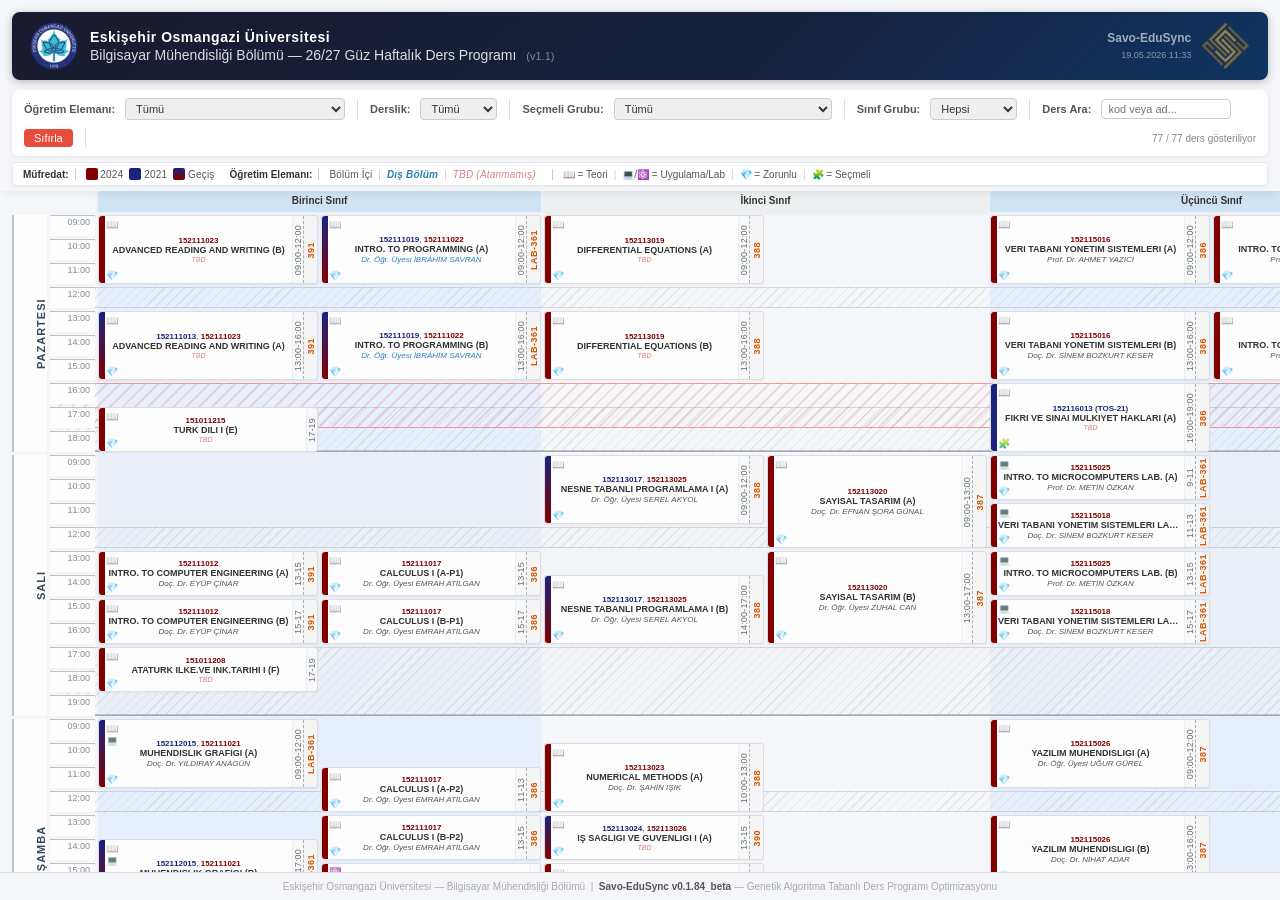
==== 2627-1-guz/ders_programi.html @ 55bd0029 "v1.1: Etkilenen isimler: SÖA, ŞI İSG dersi talebi v1.0 sonrası değiştiği için gerekli oldu. Say Tas " ====
<!DOCTYPE html>
    <html lang="tr">
    <head>
        <meta charset="UTF-8">
        <meta name="viewport" content="width=device-width, initial-scale=1.0">
        <title>EduSync - Haftalık Ders Programı</title>
        <style>
            * { box-sizing: border-box; }
            
            /* ── WP-30: FLEXBOX DASHBOARD MIMARISI ── */
            body { 
                font-family: 'Segoe UI', sans-serif; background: #f4f6f9; 
                margin: 0; padding: 0; color: #333; 
                height: 100vh; display: flex; flex-direction: column; overflow: hidden; 
            }

            .sticky-nav-wrapper {
                background: #f4f6f9; padding: 12px 12px 5px 12px;
                flex-shrink: 0; box-shadow: 0 4px 10px -4px rgba(0,0,0,0.1);
                z-index: 300; position: relative;
            }

            .grid-container {
                display: grid;
                grid-template-columns: 35px 45px repeat(8, minmax(220px, 1fr)) repeat(2, minmax(185px, 1fr));
                gap: 3px; position: relative; grid-auto-rows: 21px;
                flex: 1; overflow: auto; padding: 0 12px 12px 12px;
            }

            .grid-top-left { position: sticky; top: 0; left: 0; z-index: 95; background: #f4f6f9; }

            .class-header { 
                text-align: center; font-weight: bold; font-size: 10px; background: #ecf0f1; 
                border-radius: 3px; padding: 4px 0;
                position: sticky; top: 0; z-index: 90; box-shadow: 0 2px 4px rgba(0,0,0,0.05); 
            }

            .time-label {
                text-align: right; padding-right: 5px; font-size: 9px; color: #7f8c8d;
                border-top: 1px solid #bdc3c7; line-height: 1; padding-top: 2px;
                position: sticky; left: 35px; z-index: 80; background: #fdfdfd; 
            }

            .day-label {
                writing-mode: vertical-lr; transform: rotate(180deg);
                text-align: center; font-weight: bold; font-size: 11px; color: #34495e;
                background: #fdfdfd; border-right: 2px solid #bdc3c7; letter-spacing: 1px;
                position: sticky; left: 0; z-index: 85; 
            }

            /* ── HEADER & FILTER ── */
            .header-bar {
                display: flex; align-items: center; justify-content: space-between;
                background: linear-gradient(135deg, #1a1a2e 0%, #16213e 60%, #0f3460 100%);
                color: #fff; border-radius: 8px; padding: 10px 18px; margin-bottom: 10px;
                box-shadow: 0 2px 8px rgba(0,0,0,0.25);
            }
            .header-logo { display: flex; align-items: center; gap: 12px; }
            .logo-emblem {
                width: 44px; height: 44px; border-radius: 50%;
                background: linear-gradient(135deg, #c0392b, #8e1a10);
                display: flex; align-items: center; justify-content: center;
                font-size: 18px; font-weight: 900; color: #fff; flex-shrink: 0;
                border: 2px solid rgba(255,255,255,0.3); letter-spacing: -1px;
            }
            .header-title { line-height: 1.3; }
            .header-title h1 { font-size: 14px; margin: 0; font-weight: 700; letter-spacing: 0.5px; }
            .header-title p  { font-size: 14px; margin: 0; opacity: 0.85; font-weight: 500; }
            .header-badge { font-size: 9px; text-align: right; opacity: 0.6; line-height: 1.6; }
            .header-badge strong { opacity: 1; font-size: 11px; display: block; }

            .filter-panel {
                display: flex; flex-wrap: wrap; gap: 8px; align-items: center;
                background: #fff; border-radius: 6px; padding: 8px 12px;
                box-shadow: 0 1px 4px rgba(0,0,0,0.08);
            }
            .filter-panel label { font-size: 11px; color: #555; font-weight: 600; margin-right: 2px; }
            .filter-panel select, .filter-panel input[type="text"] {
                font-size: 11px; padding: 3px 6px; border: 1px solid #ccc;
                border-radius: 4px; color: #333; outline: none; transition: border-color 0.2s;
            }
            .filter-panel select:focus, .filter-panel input[type="text"]:focus { border-color: #3498db; }
            .filter-sep { width: 1px; height: 20px; background: #e0e0e0; margin: 0 4px; }
            #btn-reset { font-size: 11px; padding: 3px 10px; background: #e74c3c; color: #fff; border: none; border-radius: 4px; cursor: pointer; }
            #btn-reset:hover { background: #c0392b; }
            .filter-count { font-size: 10px; color: #888; margin-left: auto; }

            /* ── WP-29: LEGEND (GÖRSEL SÖZLÜK) ── */
            .legend-bar {
                display: flex; flex-wrap: wrap; gap: 15px; align-items: center;
                padding: 5px 10px; margin-top: 6px;
                background: #fff; border-radius: 4px; box-shadow: 0 1px 3px rgba(0,0,0,0.05);
                font-size: 10px; color: #555; border: 1px solid #e2e6ea;
            }
            .legend-group { display: flex; align-items: center; gap: 6px; }
            .legend-title { font-weight: bold; color: #333; margin-right: 4px; border-right: 1px solid #ccc; padding-right: 6px; }
            .legend-box { width: 12px; height: 12px; border-radius: 2px; display: inline-block; vertical-align: middle; }
            .legend-text { vertical-align: middle; letter-spacing: 0.2px; }
            .legend-token { white-space: nowrap; }
            .legend-sep   { color: #ccc; }
            .l-inst-ext { color: #2980b9; font-style: italic; font-weight: 600; }
            .l-inst-tbd { color: #d98080; font-style: italic; }
            
            /* WP-29: Legend Çizgileri */
            .l-clash-room      { border-bottom: 2px dashed #d35400; padding-bottom: 1px; }
            .l-clash-inst      { border-bottom: 2px dashed #ff1493; padding-bottom: 1px; }
            .l-clash-sube      { border-bottom: 2px dashed #8b0000; padding-bottom: 1px; }
            .l-clash-merdiven  { border-bottom: 2px dashed #b07800; padding-bottom: 1px; }

            /* WP-28: Çakışan Kartların Dinamik Çerçeveleri */
            .clash-room     { outline: 3px dashed #d35400; outline-offset: -2px; z-index: 15; }
            .clash-inst     { outline: 3px dashed #ff1493; outline-offset: -2px; z-index: 15; }
            .clash-sube     { outline: 3px dashed #8b0000; outline-offset: -2px; z-index: 15; }
            .clash-merdiven { outline: 3px dashed #b07800; outline-offset: -2px; z-index: 15; }

            /* ── GRID ZEBRA (Satır) — z-index: 2, sütun bg üstünde; kenarlık her zaman görünür ── */
            .zebra-bg { grid-column: 2 / -1; z-index: 2; border-bottom: 2px solid #bdc3c7; }
            .bg-Pazartesi, .bg-Çarşamba, .bg-Cuma { background-color: transparent; }
            .bg-Salı, .bg-Perşembe                { background-color: rgba(241, 243, 246, 0.55); }

            /* ── SÜTUN ZEBRA — z-index: 1, en altta ── */
            .col-bg-a  { z-index: 1; pointer-events: none; background-color: #e6effb; }
            .col-bg-yl { z-index: 1; pointer-events: none; background-color: #e8f5e9; }
            
            /* ── DERS KARTI ── */
            .course-card {
                background: #fdfdfd; border: 1px solid #dcdde1; border-radius: 3px; box-shadow: 0 1px 2px rgba(0,0,0,0.05);
                z-index: 10; display: flex; flex-direction: row; position: relative; overflow: visible;
                transition: opacity 0.2s, transform 0.15s, box-shadow 0.15s;
            }
            .course-card.hidden  { opacity: 0.08; pointer-events: none; }
            .course-card.focused { box-shadow: 0 0 0 2px #f39c12, 0 2px 6px rgba(0,0,0,0.2); z-index: 20; }
            .course-card:hover { transform: scale(1.1); z-index: 200; box-shadow: 0 4px 14px rgba(0,0,0,0.25); }

            .card-color-bar { width: 6px; flex-shrink: 0; border-radius: 3px 0 0 3px; overflow: hidden; }
            .card-main { flex: 1; display: flex; flex-direction: column; justify-content: center; text-align: center; padding: 1px; min-width: 0; overflow: hidden; position: relative; }

            .c-time-container { border-left: 1px dotted #dfe6e9; background: rgba(0,0,0,0.02); display: flex; align-items: center; justify-content: center; width: 11px; flex-shrink: 0; }
            .c-time { writing-mode: vertical-rl; transform: rotate(180deg); font-size: 9px; color: #667071; letter-spacing: 0.2px; }

            .c-room-container { border-left: 1px dashed #a4b0be; background: rgba(0,0,0,0.03); display: flex; align-items: center; justify-content: center; width: 14px; flex-shrink: 0; }
            .c-room { writing-mode: vertical-rl; transform: rotate(180deg); font-size: 9px; color: #d35400; font-weight: bold; letter-spacing: 0.5px; }

            .c-code { font-size: 8px; font-weight: bold; margin-bottom: 1px; }
            .c-name { font-size: 9px; font-weight: bold; margin-bottom: 1px; line-height: 1; overflow: hidden; text-overflow: ellipsis; white-space: nowrap; }
            .c-grup { font-size: 7px; line-height: 1.1; margin-bottom: 1px; opacity: 0.9; }
            .c-inst { font-size: 8px; font-style: italic; color: #555; }
            .course-emojis {
                position: absolute; top: 3px; left: 1px;
                font-size: 10px; line-height: 1.2; opacity: 0.75;
                display: flex; flex-direction: column;
                user-select: none; -webkit-user-select: none; pointer-events: none;
            }
            .course-emoji-turu {
                position: absolute; bottom: 2px; left: 1px;
                font-size: 10px; line-height: 1; opacity: 0.70;
                user-select: none; -webkit-user-select: none; pointer-events: none;
            }
            .c-inst-external { color: #2980b9; font-style: italic; }
            .c-inst-tbd { font-size: 7px; color: #d98080; font-style: italic; }

            /* ── TOOLTIP ── */
            .tooltip-box {
                display: none; position: absolute; bottom: calc(100% + 5px); left: 50%; transform: translateX(-50%);
                background: #1a1a2e; color: #ecf0f1; border-radius: 5px; padding: 7px 9px; min-width: 170px; max-width: 250px;
                z-index: 9999; pointer-events: none; box-shadow: 0 4px 16px rgba(0,0,0,0.5); white-space: nowrap;
            }
            .tooltip-box.tt-below { bottom: auto; top: calc(100% + 5px); }
            .course-card:hover .tooltip-box { display: block; }
            .course-card.dragging .tooltip-box { display: none !important; }
            .tooltip-title { font-size: 9px; font-weight: 700; margin-bottom: 4px; color: #f1c40f; white-space: normal; }
            .tooltip-table { width: 100%; border-collapse: collapse; font-size: 9px; }
            .tooltip-table td { padding: 1px 3px; vertical-align: top; }
            .tt-lbl { color: #95a5a6; font-size: 8px; white-space: nowrap; }
            .tt-sec { font-size: 8px; font-weight: 700; padding-top: 3px; }
            .tt-hr { border: none; border-top: 1px solid #2c3e50; margin: 3px 0; }

            /* ── TIME OVERLAYS (Öğle Arası / Akşam / Global Kısıt Şeritleri) ── */
            /* z-index: 3 — sütun (1) ve satır (2) zebra üstünde görünür */
            .time-overlay { grid-column: 2 / -1; pointer-events: none; position: relative; z-index: 3; }
            .overlay-lunch, .overlay-evening {
                background: repeating-linear-gradient(
                    -45deg,
                    rgba(0,0,0,0.065) 0px, rgba(0,0,0,0.065) 1px,
                    transparent 1px, transparent 7px
                );
                border-top: 1px solid rgba(0,0,0,0.12);
                border-bottom: 1px solid rgba(0,0,0,0.12);
            }
            .overlay-hard {
                background: repeating-linear-gradient(
                    -45deg,
                    rgba(231,76,60,0.18) 0px, rgba(231,76,60,0.18) 2px,
                    transparent 2px, transparent 9px
                );
                border-top: 1px solid rgba(231,76,60,0.5);
                border-bottom: 1px solid rgba(231,76,60,0.5);
                pointer-events: auto; cursor: help;
            }
            .overlay-soft {
                background: rgba(46,204,113,0.10);
                border-top: 1px dashed rgba(46,204,113,0.5);
                border-bottom: 1px dashed rgba(46,204,113,0.5);
                pointer-events: auto; cursor: help;
            }
            /* Global constraint tooltip — fixed, JS konumlandırır */
            #gc-tip {
                display: none; position: fixed; z-index: 99999;
                background: rgba(26,26,46,0.96); color: #ecf0f1;
                border-radius: 4px; padding: 7px 10px; font-size: 9px;
                line-height: 1.6; pointer-events: none;
                box-shadow: 0 3px 12px rgba(0,0,0,0.45); max-width: 260px;
            }
            #gc-tip b { color: #f1c40f; }

            /* ── PRINT BUTTON ── */
            .btn-print { font-size: 11px; padding: 3px 10px; background: #2c3e50; color: #fff; border: none; border-radius: 4px; cursor: pointer; }
            .btn-print:hover { background: #34495e; }

            /* ── @MEDIA PRINT ── */
            @media print {
                body { height: auto !important; overflow: visible !important; display: block !important; }
                /* sticky-nav'ı göster ama sadece filtre/buton kısmını gizle */
                .sticky-nav-wrapper { position: relative !important; box-shadow: none !important; padding: 4px 0 2px 0 !important; }
                .filter-panel, #btn-reset, .btn-print { display: none !important; }
                .legend-group-diagnostics { display: none !important; }
                .legend-bar { margin-top: 4px !important; }
                /* Grid: overflow kaldır */
                .grid-container { overflow: visible !important; flex: none !important; padding: 0 !important; height: auto !important; }
                /* Sticky konumları print için sıfırla — yoksa içerik yinelenir */
                .time-label, .day-label, .class-header, .grid-top-left { position: relative !important; top: auto !important; left: auto !important; }
                .footer { display: block !important; margin-top: 6px; }
                .clash-merdiven, .clash-room, .clash-inst, .clash-sube { outline: none !important; }
                * { -webkit-print-color-adjust: exact !important; print-color-adjust: exact !important; }
            }

            /* ── DOWNLOAD BUTTON (Planner mode'da görünür) ── */
            .btn-download-json {
                display: none; font-size: 11px; padding: 3px 10px;
                background: #27ae60; color: #fff; border: none; border-radius: 4px; cursor: pointer;
            }
            .btn-download-json:hover { background: #2ecc71; }
            .btn-radar {
                display: none; font-size: 11px; padding: 3px 10px;  /* WP-107: hidden in publish mode */
                background: #8e44ad; color: #fff; border: none; border-radius: 4px; cursor: pointer;
            }
            .btn-radar:hover { background: #9b59b6; }
            .btn-export-json {
                display: none; font-size: 11px; padding: 3px 10px; margin-left: 5px;
                background: #238636; color: #fff; border: none; border-radius: 4px; cursor: pointer;
            }
            .btn-export-json:hover { background: #2ea043; }

            .footer {
                text-align: center; font-size: 10px; color: #aaa; padding: 8px 12px; border-top: 1px solid #e0e0e0;
                flex-shrink: 0; background: #f4f6f9; z-index: 300; position: relative;
            }
            .footer strong { color: #555; }

            /* ── WP-112: filter-item — transparent in landscape (display:contents) ── */
            .filter-item { display: contents; }

            /* ── WP-112: PORTRAIT / MOBILE RESPONSIVE ── */
            @media (max-width: 768px) {
                /* Header ~60% scale */
                .header-bar   { padding: 6px 10px; margin-bottom: 4px; }
                .header-title h1 { font-size: 8px; }
                .header-title p  { font-size: 8px; }
                .logo-emblem  { width: 26px; height: 26px; font-size: 10px; }
                .logo-so img, .logo-so { max-height: 26px; }
                /* Version span + donem span have inline font-size — override */
                .header-title p span { font-size: 7px !important; }
                /* "Bölümü —" dash hidden, donem on new line */
                .hdr-dash  { display: none; }
                .hdr-donem { display: block; }
                /* Savo-EduSync + date: keep but compact */
                .header-badge-text { font-size: 6px !important; line-height: 1.3 !important; }
                .header-badge-text strong { font-size: 7px !important; }

                /* Filter panel: each item full-width, dropdowns left-aligned */
                .filter-panel { position: relative; flex-wrap: wrap; gap: 3px 0;
                                padding: 6px 90px 6px 10px; }
                .filter-item  { display: flex; width: 100%; align-items: center; gap: 4px; }
                .filter-item label { min-width: 110px; flex-shrink: 0; font-size: 10px; }
                .filter-item select,
                .filter-item input[type="text"] { flex: 1; min-width: 0; font-size: 10px; }
                .filter-sep   { display: none; }
                /* Sıfırla + count pinned to top-right corner of filter block */
                #btn-reset    { position: absolute; top: 6px; right: 8px; }
                .filter-count { position: absolute; top: 34px; right: 8px;
                                margin-left: 0; white-space: nowrap; font-size: 9px; }

                /* Hide desktop-only action buttons */
                .btn-print, .btn-radar, .btn-download-json, .btn-export-json { display: none !important; }

                /* Legend smaller */
                .legend-bar   { font-size: 8px; padding: 4px 8px; gap: 4px 10px; margin-top: 3px; }
                .legend-title { font-size: 8px; }
                .legend-box   { width: 9px; height: 9px; }
                .legend-group { gap: 4px; }
            }
        </style>
    <style>.clash-merdiven,.clash-room,.clash-inst,.clash-sube{outline:none!important;}.legend-group-diagnostics{display:none!important;}.btn-print{display:none!important;}</style></head>
    <body>

        <div class="sticky-nav-wrapper">
            
        <div class="header-bar">
            <div class="header-logo">
                <img src="[data-uri]" alt="ESOGÜ" style="height:48px;border-radius:50%;">
                <div class="header-title">
                    <h1>Eskişehir Osmangazi Üniversitesi</h1>
                    <p>Bilgisayar Mühendisliği Bölümü<span class="hdr-dash"> &mdash; </span><span class="hdr-donem">26/27 Güz Haftalık Ders Programı <span style="font-size:11px;opacity:0.55;font-weight:400;margin-left:6px;">(v1.1)</span></span></p>
                </div>
            </div>
            
            <div class="header-badge" style="display:flex;align-items:center;gap:10px;">
                <div class="header-badge-text" style="text-align:right;font-size:9px;line-height:1.6;">
                    <strong style="font-size:12px;display:block;">Savo-EduSync</strong>
                    <span style="opacity:0.85;">19.05.2026 11:33</span><br>
                </div>
                <div id="so-logo-wrap" style="position:relative;cursor:pointer;display:inline-flex;align-items:center;"><img src="[data-uri]" alt="Savo-EduSync" style="height:48px;"><div id="so-qr-popup" style="display:none;position:fixed;top:50%;left:50%;transform:translate(-50%,-50%);opacity:1 !important;background:#ffffff !important;border:3px solid #cc0000;border-radius:12px;padding:18px;box-shadow:0 6px 32px rgba(0,0,0,0.55);z-index:99999;text-align:center;"><div style="opacity:1 !important;background:#ffffff !important;border-radius:6px;overflow:hidden;line-height:0;"><img src="[data-uri]" alt="QR" style="width:70vh;height:70vh;display:block;margin:0 auto;opacity:1 !important;background-color:#ffffff !important;image-rendering:-webkit-optimize-contrast;image-rendering:crisp-edges;"></div><div style="margin-top:10px;font-size:13px;color:#222;letter-spacing:0.4px;font-weight:600;">okyaysavas@gmail.com</div><div style="margin-top:5px;font-size:10px;color:#555;">&#128231; E-posta göndermek için ambleme t&#305;klayabilirsiniz.</div></div></div>
            </div>
        </div>

            <div class="filter-panel">
                <span class="filter-item">
                    <label for="f-hoca">Öğretim Elemanı:</label>
                    <select id="f-hoca" onchange="applyFilters()"><option value="">Tümü</option></select>
                </span>
                <div class="filter-sep"></div>
                <span class="filter-item">
                    <label for="f-oda">Derslik:</label>
                    <select id="f-oda" onchange="applyFilters()"><option value="">Tümü</option></select>
                </span>
                <div class="filter-sep"></div>
                <span class="filter-item">
                    <label for="f-secmeli">Seçmeli Grubu:</label>
                    <select id="f-secmeli" onchange="applyFilters()"><option value="">Tümü</option></select>
                </span>
                <div class="filter-sep"></div>
                <span class="filter-item">
                    <label for="f-sinif-grubu">Sınıf Grubu:</label>
                    <select id="f-sinif-grubu" onchange="applySinifGrubu()">
                        <option value="">Hepsi</option>
                        <option value="lisans">Lisans</option>
                        <option value="lisansustu">Lisansüstü</option>
                    </select>
                </span>
                <div class="filter-sep"></div>
                <span class="filter-item">
                    <label for="f-ders">Ders Ara:</label>
                    <input type="text" id="f-ders" placeholder="kod veya ad..." oninput="applyFilters()" style="width:130px;">
                </span>
                <button id="btn-reset" onclick="resetFilters()">Sıfırla</button>
                <button class="btn-radar" onclick="openRadar()">&#x1F4E1; Radar</button>
                <div class="filter-sep"></div>
                <button class="btn-print" onclick="printSchedule()">Yazdır</button>
                <button class="btn-download-json" onclick="downloadLockedSchedule()">🔒 Kilitli Şablonu İndir</button>
                <button class="btn-export-json" onclick="exportCurrentScheduleJSON()">&#x1F4BE; Çizelgeyi İndir (JSON)</button>
                <span class="filter-count" id="filter-count"></span>
            </div>
            
            
        <div class="legend-bar">
            <div class="legend-group">
                <span class="legend-title">Müfredat:</span>
                <span class="legend-token"><span class="legend-box" style="background: #800000;"></span> <span class="legend-text">2024</span></span>
                <span class="legend-token"><span class="legend-box" style="background: #1A237E;"></span> <span class="legend-text">2021</span></span>
                <span class="legend-token"><span class="legend-box" style="background: linear-gradient(to bottom, #1A237E, #800000);"></span> <span class="legend-text">Geçiş</span></span>
            </div>
            <div class="legend-group">
                <span class="legend-title">Öğretim Elemanı:</span>
                <span class="legend-text">Bölüm İçi</span> <span style="color:#ccc;">|</span>
                <span class="legend-text l-inst-ext">Dış Bölüm</span> <span style="color:#ccc;">|</span>
                <span class="legend-text l-inst-tbd">TBD (Atanmamış)</span>
                <span style="margin-left:10px;border-left:1px solid #ccc;padding-left:10px;color:#555;display:inline-flex;flex-wrap:wrap;gap:2px 6px;align-items:center;">
                    <span class="legend-token">&#128214; = Teori</span>
                    <span class="legend-sep">|</span>
                    <span class="legend-token">&#128187;/&#9883;&#65039; = Uygulama/Lab</span>
                    <span class="legend-sep">|</span>
                    <span class="legend-token">&#128142; = Zorunlu</span>
                    <span class="legend-sep">|</span>
                    <span class="legend-token">&#129513; = Se&#231;meli</span>
                </span>
            </div>
            
        </div>
    
        </div>
        
        <div class="grid-container" id="schedule-grid">
            <div class="grid-top-left" style="grid-column: span 2;"></div>
    <div class="class-header" data-edu="lisans" style="grid-column: span 2; background: #cfe3f4;">Birinci Sınıf</div><div class="class-header" data-edu="lisans" style="grid-column: span 2; ">İkinci Sınıf</div><div class="class-header" data-edu="lisans" style="grid-column: span 2; background: #cfe3f4;">Üçüncü Sınıf</div><div class="class-header" data-edu="lisans" style="grid-column: span 2; ">Dördüncü Sınıf</div><div class="class-header" data-edu="lisansustu" style="grid-column: span 1; background: #c8e6c9;">Yüksek Lisans</div><div class="class-header" data-edu="lisansustu" style="grid-column: span 1; ">Doktora</div><div class="zebra-bg bg-Pazartesi" style="grid-row: 2 / span 10;"></div><div class="day-label" style="grid-row: 2 / span 10; grid-column: 1;">PAZARTESI</div><div class="time-label" style="grid-row: 2 / span 1; grid-column: 2;">09:00</div><div class="time-label" style="grid-row: 3 / span 1; grid-column: 2;">10:00</div><div class="time-label" style="grid-row: 4 / span 1; grid-column: 2;">11:00</div><div class="time-label" style="grid-row: 5 / span 1; grid-column: 2;">12:00</div><div class="time-label" style="grid-row: 6 / span 1; grid-column: 2;">13:00</div><div class="time-label" style="grid-row: 7 / span 1; grid-column: 2;">14:00</div><div class="time-label" style="grid-row: 8 / span 1; grid-column: 2;">15:00</div><div class="time-label" style="grid-row: 9 / span 1; grid-column: 2;">16:00</div><div class="time-label" style="grid-row: 10 / span 1; grid-column: 2;">17:00</div><div class="time-label" style="grid-row: 11 / span 1; grid-column: 2;">18:00</div><div class="time-overlay overlay-lunch" style="grid-row:5/span 1;"></div><div class="time-overlay overlay-evening" style="grid-row:10/span 2;"></div><div class="time-overlay overlay-hard" style="grid-row:9/span 2;" data-gcname="Dekanlık Kararı (Lisans)" data-gctype="HARD — Zorunlu Kural" data-gctime="16:00–18:00" data-gctarget="lisans / all / all"></div>
            <div class="course-card" style="grid-row: 6 / span 3; grid-column: 4;"
                 data-hoca="dr. öğr. üyesi i̇brahi̇m savran" data-oda="lab-361" data-ders="152111022 introduction to programming" data-grup="" data-rotation-with=""
                 data-key="152111022-B" data-sinif="1" data-orig-day="Pazartesi" data-orig-time="13" data-orig-col="4" data-span="3" data-orig-room="LAB-361">
                <div class="tooltip-box"><div class="tooltip-title">152111022</div><table class="tooltip-table"><tr><td colspan="2" class="tt-sec" style="color:#800000;">2024sablon</td></tr><tr><td class="tt-lbl">Grup Türü</td><td>Zorunlu</td></tr><tr><td class="tt-lbl">Grup</td><td>INTRODUCTION TO PROGRAMMING</td></tr><tr><td class="tt-lbl">Yarıyıl</td><td>1</td></tr><tr><td class="tt-lbl">ECTS</td><td>4</td></tr><tr><td colspan="2"><hr class="tt-hr"></td></tr><tr><td colspan="2" class="tt-sec" style="color:#1A237E;">2021sablon</td></tr><tr><td class="tt-lbl">Grup Türü</td><td>Zorunlu</td></tr><tr><td class="tt-lbl">Grup</td><td>INTRODUCTION TO PROGRAMMING</td></tr><tr><td class="tt-lbl">Yarıyıl</td><td>1</td></tr><tr><td class="tt-lbl">Kredi</td><td>3</td></tr><tr><td class="tt-lbl">ECTS</td><td>5</td></tr><tr><td colspan="2"><hr class="tt-hr"></td></tr><tr><td class="tt-lbl">T + U</td><td>3 + 0</td></tr></table></div>
                <div class="card-color-bar" style="background: linear-gradient(to bottom, #1A237E, #800000);"></div>
                <div class="card-main">
                    <div class="c-code"><span style="color:#1A237E">152111019</span><span style="color:#888">, </span><span style="color:#800000">152111022</span></div>
                    <div class="c-name">INTRO. TO PROGRAMMING (B)</div>
                    <div class="c-inst c-inst-external">Dr. Öğr. Üyesi İBRAHİM SAVRAN</div>
                    <div class="course-emojis"><span>📖</span></div>
                    <div class="course-emoji-turu">&#128142;</div>
                    
                </div>
                <div class="c-time-container"><div class="c-time">13:00-16:00</div></div>
                <div class="c-room-container"><div class="c-room">LAB-361</div></div>
            </div>
            
            <div class="course-card" style="grid-row: 2 / span 3; grid-column: 5;"
                 data-hoca="tbd" data-oda="388" data-ders="152113019 differential equations" data-grup="" data-rotation-with=""
                 data-key="152113019-A" data-sinif="2" data-orig-day="Pazartesi" data-orig-time="9" data-orig-col="5" data-span="3" data-orig-room="388">
                <div class="tooltip-box"><div class="tooltip-title">152113019</div><table class="tooltip-table"><tr><td colspan="2" class="tt-sec" style="color:#800000;">2024sablon</td></tr><tr><td class="tt-lbl">Grup Türü</td><td>Zorunlu</td></tr><tr><td class="tt-lbl">Grup</td><td>DIFFERENTIAL EQUATIONS</td></tr><tr><td class="tt-lbl">Yarıyıl</td><td>3</td></tr><tr><td class="tt-lbl">ECTS</td><td>4</td></tr><tr><td colspan="2"><hr class="tt-hr"></td></tr><tr><td colspan="2" class="tt-sec" style="color:#1A237E;">2021sablon</td></tr><tr><td class="tt-lbl">Grup Türü</td><td>Zorunlu</td></tr><tr><td class="tt-lbl">Grup</td><td>DIFFERENTIAL EQUATIONS</td></tr><tr><td class="tt-lbl">Yarıyıl</td><td>3</td></tr><tr><td class="tt-lbl">Kredi</td><td>3</td></tr><tr><td class="tt-lbl">ECTS</td><td>4</td></tr><tr><td colspan="2"><hr class="tt-hr"></td></tr><tr><td class="tt-lbl">T + U</td><td>3 + 0</td></tr></table></div>
                <div class="card-color-bar" style="background: #800000;"></div>
                <div class="card-main">
                    <div class="c-code"><span style="color:#800000">152113019</span></div>
                    <div class="c-name">DIFFERENTIAL EQUATIONS (A)</div>
                    <div class="c-inst c-inst-tbd">TBD</div>
                    <div class="course-emojis"><span>📖</span></div>
                    <div class="course-emoji-turu">&#128142;</div>
                    
                </div>
                <div class="c-time-container"><div class="c-time">09:00-12:00</div></div>
                <div class="c-room-container"><div class="c-room">388</div></div>
            </div>
            
            <div class="course-card" style="grid-row: 6 / span 3; grid-column: 11;"
                 data-hoca="prof. dr. kemal özkan" data-oda="384" data-ders="503001504 bi̇lgi̇sayarla görü" data-grup="" data-rotation-with=""
                 data-key="503001504-A" data-sinif="YL" data-orig-day="Pazartesi" data-orig-time="13" data-orig-col="11" data-span="3" data-orig-room="384">
                <div class="tooltip-box"><div class="tooltip-title">503001504</div><table class="tooltip-table"><tr><td class="tt-lbl">T + U</td><td>3 + 0</td></tr></table></div>
                <div class="card-color-bar" style="background: #00B050;"></div>
                <div class="card-main">
                    <div class="c-code"><span style="color:#00B050">503001504</span></div>
                    <div class="c-name">BİLGİSAYARLA GÖRÜ (A)</div>
                    <div class="c-inst">Prof. Dr. KEMAL ÖZKAN</div>
                    <div class="course-emojis"><span>📖</span></div>
                    <div class="course-emoji-turu">&#129513;</div>
                    
                </div>
                <div class="c-time-container"><div class="c-time">13:00-16:00</div></div>
                <div class="c-room-container"><div class="c-room">384</div></div>
            </div>
            
            <div class="course-card" style="grid-row: 2 / span 3; grid-column: 9;"
                 data-hoca="prof. dr. kemal özkan" data-oda="390" data-ders="152117135 image processing" data-grup="tekni̇k seçmeli̇ a (güz)" data-rotation-with=""
                 data-key="152117135-A" data-sinif="4" data-orig-day="Pazartesi" data-orig-time="9" data-orig-col="9" data-span="3" data-orig-room="390">
                <div class="tooltip-box"><div class="tooltip-title">152117135</div><table class="tooltip-table"><tr><td colspan="2" class="tt-sec" style="color:#800000;">2024sablon</td></tr><tr><td class="tt-lbl">Grup Türü</td><td>Seçmeli</td></tr><tr><td class="tt-lbl">Grup</td><td>TEKNİK SEÇMELİ A (GÜZ)</td></tr><tr><td class="tt-lbl">Yarıyıl</td><td>7</td></tr><tr><td class="tt-lbl">ECTS</td><td>7</td></tr><tr><td colspan="2"><hr class="tt-hr"></td></tr><tr><td class="tt-lbl">T + U</td><td>3 + 0</td></tr></table></div>
                <div class="card-color-bar" style="background: #800000;"></div>
                <div class="card-main">
                    <div class="c-code"><span style="color:#800000">152117135</span> <span style="color:#333">(</span><span style="color:#800000">TSA-G</span><span style="color:#333">)</span></div>
                    <div class="c-name">IMAGE PROCESSING (A)</div>
                    <div class="c-inst">Prof. Dr. KEMAL ÖZKAN</div>
                    <div class="course-emojis"><span>📖</span></div>
                    <div class="course-emoji-turu">&#129513;</div>
                    
                </div>
                <div class="c-time-container"><div class="c-time">09:00-12:00</div></div>
                <div class="c-room-container"><div class="c-room">390</div></div>
            </div>
            
            <div class="course-card" style="grid-row: 6 / span 3; grid-column: 8;"
                 data-hoca="prof. dr. meti̇n özkan" data-oda="387" data-ders="152115024 introduction to microcomputers" data-grup="" data-rotation-with=""
                 data-key="152115024-B" data-sinif="3" data-orig-day="Pazartesi" data-orig-time="13" data-orig-col="8" data-span="3" data-orig-room="387">
                <div class="tooltip-box"><div class="tooltip-title">152115024</div><table class="tooltip-table"><tr><td colspan="2" class="tt-sec" style="color:#800000;">2024sablon</td></tr><tr><td class="tt-lbl">Grup Türü</td><td>Zorunlu</td></tr><tr><td class="tt-lbl">Grup</td><td>INTRO.TO MICROCOMPUTERS</td></tr><tr><td class="tt-lbl">Yarıyıl</td><td>5</td></tr><tr><td class="tt-lbl">ECTS</td><td>5</td></tr><tr><td colspan="2"><hr class="tt-hr"></td></tr><tr><td colspan="2" class="tt-sec" style="color:#1A237E;">2021sablon</td></tr><tr><td class="tt-lbl">Grup Türü</td><td>Zorunlu</td></tr><tr><td class="tt-lbl">Grup</td><td>INTRO.TO MICROCOMPUTERS</td></tr><tr><td class="tt-lbl">Yarıyıl</td><td>5</td></tr><tr><td class="tt-lbl">Kredi</td><td>3</td></tr><tr><td class="tt-lbl">ECTS</td><td>5</td></tr><tr><td colspan="2"><hr class="tt-hr"></td></tr><tr><td class="tt-lbl">T + U</td><td>3 + 0</td></tr></table></div>
                <div class="card-color-bar" style="background: #800000;"></div>
                <div class="card-main">
                    <div class="c-code"><span style="color:#800000">152115024</span></div>
                    <div class="c-name">INTRO. TO MICROCOMPUTERS (B)</div>
                    <div class="c-inst">Prof. Dr. METİN ÖZKAN</div>
                    <div class="course-emojis"><span>📖</span></div>
                    <div class="course-emoji-turu">&#128142;</div>
                    
                </div>
                <div class="c-time-container"><div class="c-time">13:00-16:00</div></div>
                <div class="c-room-container"><div class="c-room">387</div></div>
            </div>
            
            <div class="course-card" style="grid-row: 2 / span 3; grid-column: 7;"
                 data-hoca="prof. dr. ahmet yazici" data-oda="386" data-ders="152115016 veri̇ tabani yöneti̇m si̇stemleri̇" data-grup="" data-rotation-with="doç. dr. si̇nem bozkurt keser prof. dr. ahmet yazici"
                 data-key="152115016-A" data-sinif="3" data-orig-day="Pazartesi" data-orig-time="9" data-orig-col="7" data-span="3" data-orig-room="386">
                <div class="tooltip-box"><div class="tooltip-title">152115016</div><table class="tooltip-table"><tr><td colspan="2" class="tt-sec" style="color:#800000;">2024sablon</td></tr><tr><td class="tt-lbl">Grup Türü</td><td>Zorunlu</td></tr><tr><td class="tt-lbl">Grup</td><td>VERİ TABANI YÖNETİM SİSTEMLERİ</td></tr><tr><td class="tt-lbl">Yarıyıl</td><td>5</td></tr><tr><td class="tt-lbl">ECTS</td><td>5</td></tr><tr><td colspan="2"><hr class="tt-hr"></td></tr><tr><td colspan="2" class="tt-sec" style="color:#1A237E;">2021sablon</td></tr><tr><td class="tt-lbl">Grup Türü</td><td>Zorunlu</td></tr><tr><td class="tt-lbl">Grup</td><td>VERİ TABANI YÖNETİM SİSTEMLERİ</td></tr><tr><td class="tt-lbl">Yarıyıl</td><td>5</td></tr><tr><td class="tt-lbl">Kredi</td><td>3</td></tr><tr><td class="tt-lbl">ECTS</td><td>5</td></tr><tr><td colspan="2"><hr class="tt-hr"></td></tr><tr><td class="tt-lbl">T + U</td><td>3 + 0</td></tr></table></div>
                <div class="card-color-bar" style="background: #800000;"></div>
                <div class="card-main">
                    <div class="c-code"><span style="color:#800000">152115016</span></div>
                    <div class="c-name">VERİ TABANI YÖNETİM SİSTEMLERİ (A)</div>
                    <div class="c-inst">Prof. Dr. AHMET YAZICI</div>
                    <div class="course-emojis"><span>📖</span></div>
                    <div class="course-emoji-turu">&#128142;</div>
                    
                </div>
                <div class="c-time-container"><div class="c-time">09:00-12:00</div></div>
                <div class="c-room-container"><div class="c-room">386</div></div>
            </div>
            
            <div class="course-card" style="grid-row: 6 / span 3; grid-column: 3;"
                 data-hoca="tbd" data-oda="391" data-ders="152111023 advanced reading and writing" data-grup="" data-rotation-with=""
                 data-key="152111023-A" data-sinif="1" data-orig-day="Pazartesi" data-orig-time="13" data-orig-col="3" data-span="3" data-orig-room="391">
                <div class="tooltip-box"><div class="tooltip-title">152111023</div><table class="tooltip-table"><tr><td colspan="2" class="tt-sec" style="color:#800000;">2024sablon</td></tr><tr><td class="tt-lbl">Grup Türü</td><td>Zorunlu</td></tr><tr><td class="tt-lbl">Grup</td><td>ADVANCED READING AND WRITING</td></tr><tr><td class="tt-lbl">Yarıyıl</td><td>1</td></tr><tr><td class="tt-lbl">ECTS</td><td>2</td></tr><tr><td colspan="2"><hr class="tt-hr"></td></tr><tr><td colspan="2" class="tt-sec" style="color:#1A237E;">2021sablon</td></tr><tr><td class="tt-lbl">Grup Türü</td><td>Zorunlu</td></tr><tr><td class="tt-lbl">Grup</td><td>ADVANCED READING AND WRITING</td></tr><tr><td class="tt-lbl">Yarıyıl</td><td>1</td></tr><tr><td class="tt-lbl">Kredi</td><td>3</td></tr><tr><td class="tt-lbl">ECTS</td><td>4</td></tr><tr><td colspan="2"><hr class="tt-hr"></td></tr><tr><td class="tt-lbl">T + U</td><td>3 + 0</td></tr></table></div>
                <div class="card-color-bar" style="background: linear-gradient(to bottom, #1A237E, #800000);"></div>
                <div class="card-main">
                    <div class="c-code"><span style="color:#1A237E">152111013</span><span style="color:#888">, </span><span style="color:#800000">152111023</span></div>
                    <div class="c-name">ADVANCED READING AND WRITING (A)</div>
                    <div class="c-inst c-inst-tbd">TBD</div>
                    <div class="course-emojis"><span>📖</span></div>
                    <div class="course-emoji-turu">&#128142;</div>
                    
                </div>
                <div class="c-time-container"><div class="c-time">13:00-16:00</div></div>
                <div class="c-room-container"><div class="c-room">391</div></div>
            </div>
            
            <div class="course-card" style="grid-row: 6 / span 3; grid-column: 9;"
                 data-hoca="tbd" data-oda="390" data-ders="152117114 economics" data-grup="" data-rotation-with=""
                 data-key="152117114-A" data-sinif="4" data-orig-day="Pazartesi" data-orig-time="13" data-orig-col="9" data-span="3" data-orig-room="390">
                <div class="tooltip-box"><div class="tooltip-title">152117114</div><table class="tooltip-table"><tr><td colspan="2" class="tt-sec" style="color:#1A237E;">2021sablon</td></tr><tr><td class="tt-lbl">Grup Türü</td><td>Zorunlu</td></tr><tr><td class="tt-lbl">Grup</td><td>ECONOMICS</td></tr><tr><td class="tt-lbl">Yarıyıl</td><td>7</td></tr><tr><td class="tt-lbl">Kredi</td><td>3</td></tr><tr><td class="tt-lbl">ECTS</td><td>4</td></tr><tr><td colspan="2"><hr class="tt-hr"></td></tr><tr><td class="tt-lbl">T + U</td><td>3 + 0</td></tr></table></div>
                <div class="card-color-bar" style="background: #1A237E;"></div>
                <div class="card-main">
                    <div class="c-code"><span style="color:#1A237E">152117114</span></div>
                    <div class="c-name">ECONOMICS (A)</div>
                    <div class="c-inst c-inst-tbd">TBD</div>
                    <div class="course-emojis"><span>📖</span></div>
                    <div class="course-emoji-turu">&#128142;</div>
                    
                </div>
                <div class="c-time-container"><div class="c-time">13:00-16:00</div></div>
                <div class="c-room-container"><div class="c-room">390</div></div>
            </div>
            
            <div class="course-card" style="grid-row: 6 / span 3; grid-column: 5;"
                 data-hoca="tbd" data-oda="388" data-ders="152113019 differential equations" data-grup="" data-rotation-with=""
                 data-key="152113019-B" data-sinif="2" data-orig-day="Pazartesi" data-orig-time="13" data-orig-col="5" data-span="3" data-orig-room="388">
                <div class="tooltip-box"><div class="tooltip-title">152113019</div><table class="tooltip-table"><tr><td colspan="2" class="tt-sec" style="color:#800000;">2024sablon</td></tr><tr><td class="tt-lbl">Grup Türü</td><td>Zorunlu</td></tr><tr><td class="tt-lbl">Grup</td><td>DIFFERENTIAL EQUATIONS</td></tr><tr><td class="tt-lbl">Yarıyıl</td><td>3</td></tr><tr><td class="tt-lbl">ECTS</td><td>4</td></tr><tr><td colspan="2"><hr class="tt-hr"></td></tr><tr><td colspan="2" class="tt-sec" style="color:#1A237E;">2021sablon</td></tr><tr><td class="tt-lbl">Grup Türü</td><td>Zorunlu</td></tr><tr><td class="tt-lbl">Grup</td><td>DIFFERENTIAL EQUATIONS</td></tr><tr><td class="tt-lbl">Yarıyıl</td><td>3</td></tr><tr><td class="tt-lbl">Kredi</td><td>3</td></tr><tr><td class="tt-lbl">ECTS</td><td>4</td></tr><tr><td colspan="2"><hr class="tt-hr"></td></tr><tr><td class="tt-lbl">T + U</td><td>3 + 0</td></tr></table></div>
                <div class="card-color-bar" style="background: #800000;"></div>
                <div class="card-main">
                    <div class="c-code"><span style="color:#800000">152113019</span></div>
                    <div class="c-name">DIFFERENTIAL EQUATIONS (B)</div>
                    <div class="c-inst c-inst-tbd">TBD</div>
                    <div class="course-emojis"><span>📖</span></div>
                    <div class="course-emoji-turu">&#128142;</div>
                    
                </div>
                <div class="c-time-container"><div class="c-time">13:00-16:00</div></div>
                <div class="c-room-container"><div class="c-room">388</div></div>
            </div>
            
            <div class="course-card" style="grid-row: 2 / span 3; grid-column: 3;"
                 data-hoca="tbd" data-oda="391" data-ders="152111023 advanced reading and writing" data-grup="" data-rotation-with=""
                 data-key="152111023-B" data-sinif="1" data-orig-day="Pazartesi" data-orig-time="9" data-orig-col="3" data-span="3" data-orig-room="391">
                <div class="tooltip-box"><div class="tooltip-title">152111023</div><table class="tooltip-table"><tr><td colspan="2" class="tt-sec" style="color:#800000;">2024sablon</td></tr><tr><td class="tt-lbl">Grup Türü</td><td>Zorunlu</td></tr><tr><td class="tt-lbl">Grup</td><td>ADVANCED READING AND WRITING</td></tr><tr><td class="tt-lbl">Yarıyıl</td><td>1</td></tr><tr><td class="tt-lbl">ECTS</td><td>2</td></tr><tr><td colspan="2"><hr class="tt-hr"></td></tr><tr><td class="tt-lbl">T + U</td><td>3 + 0</td></tr></table></div>
                <div class="card-color-bar" style="background: #800000;"></div>
                <div class="card-main">
                    <div class="c-code"><span style="color:#800000">152111023</span></div>
                    <div class="c-name">ADVANCED READING AND WRITING (B)</div>
                    <div class="c-inst c-inst-tbd">TBD</div>
                    <div class="course-emojis"><span>📖</span></div>
                    <div class="course-emoji-turu">&#128142;</div>
                    
                </div>
                <div class="c-time-container"><div class="c-time">09:00-12:00</div></div>
                <div class="c-room-container"><div class="c-room">391</div></div>
            </div>
            
            <div class="course-card" style="grid-row: 10 / span 2; grid-column: 3;"
                 data-hoca="tbd" data-oda="" data-ders="151011215 türk di̇li̇ i" data-grup="" data-rotation-with=""
                 data-key="151011215-E" data-sinif="1" data-orig-day="Pazartesi" data-orig-time="17" data-orig-col="3" data-span="2" data-orig-room="">
                <div class="tooltip-box"><div class="tooltip-title">151011215</div><table class="tooltip-table"><tr><td colspan="2" class="tt-sec" style="color:#800000;">2024sablon</td></tr><tr><td class="tt-lbl">Grup Türü</td><td>Zorunlu</td></tr><tr><td class="tt-lbl">Grup</td><td>TÜRK DİLİ I</td></tr><tr><td class="tt-lbl">Yarıyıl</td><td>1</td></tr><tr><td class="tt-lbl">ECTS</td><td>2</td></tr><tr><td colspan="2"><hr class="tt-hr"></td></tr><tr><td class="tt-lbl">T + U</td><td>2 + 0</td></tr></table></div>
                <div class="card-color-bar" style="background: #800000;"></div>
                <div class="card-main">
                    <div class="c-code"><span style="color:#800000">151011215</span></div>
                    <div class="c-name">TÜRK DİLİ I (E)</div>
                    <div class="c-inst c-inst-tbd">TBD</div>
                    <div class="course-emojis"><span>📖</span></div>
                    <div class="course-emoji-turu">&#128142;</div>
                    
                </div>
                <div class="c-time-container"><div class="c-time">17-19</div></div>
                
            </div>
            
            <div class="course-card" style="grid-row: 2 / span 3; grid-column: 4;"
                 data-hoca="dr. öğr. üyesi i̇brahi̇m savran" data-oda="lab-361" data-ders="152111022 introduction to programming" data-grup="" data-rotation-with=""
                 data-key="152111022-A" data-sinif="1" data-orig-day="Pazartesi" data-orig-time="9" data-orig-col="4" data-span="3" data-orig-room="LAB-361">
                <div class="tooltip-box"><div class="tooltip-title">152111022</div><table class="tooltip-table"><tr><td colspan="2" class="tt-sec" style="color:#800000;">2024sablon</td></tr><tr><td class="tt-lbl">Grup Türü</td><td>Zorunlu</td></tr><tr><td class="tt-lbl">Grup</td><td>INTRODUCTION TO PROGRAMMING</td></tr><tr><td class="tt-lbl">Yarıyıl</td><td>1</td></tr><tr><td class="tt-lbl">ECTS</td><td>4</td></tr><tr><td colspan="2"><hr class="tt-hr"></td></tr><tr><td colspan="2" class="tt-sec" style="color:#1A237E;">2021sablon</td></tr><tr><td class="tt-lbl">Grup Türü</td><td>Zorunlu</td></tr><tr><td class="tt-lbl">Grup</td><td>INTRODUCTION TO PROGRAMMING</td></tr><tr><td class="tt-lbl">Yarıyıl</td><td>1</td></tr><tr><td class="tt-lbl">Kredi</td><td>3</td></tr><tr><td class="tt-lbl">ECTS</td><td>5</td></tr><tr><td colspan="2"><hr class="tt-hr"></td></tr><tr><td class="tt-lbl">T + U</td><td>3 + 0</td></tr></table></div>
                <div class="card-color-bar" style="background: linear-gradient(to bottom, #1A237E, #800000);"></div>
                <div class="card-main">
                    <div class="c-code"><span style="color:#1A237E">152111019</span><span style="color:#888">, </span><span style="color:#800000">152111022</span></div>
                    <div class="c-name">INTRO. TO PROGRAMMING (A)</div>
                    <div class="c-inst c-inst-external">Dr. Öğr. Üyesi İBRAHİM SAVRAN</div>
                    <div class="course-emojis"><span>📖</span></div>
                    <div class="course-emoji-turu">&#128142;</div>
                    
                </div>
                <div class="c-time-container"><div class="c-time">09:00-12:00</div></div>
                <div class="c-room-container"><div class="c-room">LAB-361</div></div>
            </div>
            
            <div class="course-card" style="grid-row: 9 / span 3; grid-column: 7;"
                 data-hoca="tbd" data-oda="386" data-ders="152116013 fi̇kri̇ ve sinai̇ mülki̇yet haklari" data-grup="tekni̇k olmayan seçmeli̇" data-rotation-with=""
                 data-key="152116013-A" data-sinif="3" data-orig-day="Pazartesi" data-orig-time="16" data-orig-col="7" data-span="3" data-orig-room="386">
                <div class="tooltip-box"><div class="tooltip-title">152116013</div><table class="tooltip-table"><tr><td colspan="2" class="tt-sec" style="color:#1A237E;">2021sablon</td></tr><tr><td class="tt-lbl">Grup Türü</td><td>Seçmeli</td></tr><tr><td class="tt-lbl">Grup</td><td>TEKNİK OLMAYAN SEÇMELİ</td></tr><tr><td class="tt-lbl">Yarıyıl</td><td>6</td></tr><tr><td class="tt-lbl">Kredi</td><td>3</td></tr><tr><td class="tt-lbl">ECTS</td><td>4</td></tr><tr><td colspan="2"><hr class="tt-hr"></td></tr><tr><td class="tt-lbl">T + U</td><td>3 + 0</td></tr></table></div>
                <div class="card-color-bar" style="background: #1A237E;"></div>
                <div class="card-main">
                    <div class="c-code"><span style="color:#1A237E">152116013</span> <span style="color:#333">(</span><span style="color:#1A237E">TOS-21</span><span style="color:#333">)</span></div>
                    <div class="c-name">FİKRİ VE SINAİ MÜLKİYET HAKLARI (A)</div>
                    <div class="c-inst c-inst-tbd">TBD</div>
                    <div class="course-emojis"><span>📖</span></div>
                    <div class="course-emoji-turu">&#129513;</div>
                    
                </div>
                <div class="c-time-container"><div class="c-time">16:00-19:00</div></div>
                <div class="c-room-container"><div class="c-room">386</div></div>
            </div>
            
            <div class="course-card" style="grid-row: 2 / span 3; grid-column: 11;"
                 data-hoca="doç. dr. ni̇hat adar" data-oda="384" data-ders="503001503 paralel bi̇lgi̇sayar yapilari ve i̇şleme" data-grup="" data-rotation-with=""
                 data-key="503001503-A" data-sinif="YL" data-orig-day="Pazartesi" data-orig-time="9" data-orig-col="11" data-span="3" data-orig-room="384">
                <div class="tooltip-box"><div class="tooltip-title">503001503</div><table class="tooltip-table"><tr><td class="tt-lbl">T + U</td><td>3 + 0</td></tr></table></div>
                <div class="card-color-bar" style="background: #00B050;"></div>
                <div class="card-main">
                    <div class="c-code"><span style="color:#00B050">503001503</span></div>
                    <div class="c-name">PARALEL BİLGİSAYAR YAPILARI VE İŞLEME (A)</div>
                    <div class="c-inst">Doç. Dr. NİHAT ADAR</div>
                    <div class="course-emojis"><span>📖</span></div>
                    <div class="course-emoji-turu">&#129513;</div>
                    
                </div>
                <div class="c-time-container"><div class="c-time">09:00-12:00</div></div>
                <div class="c-room-container"><div class="c-room">384</div></div>
            </div>
            
            <div class="course-card" style="grid-row: 6 / span 3; grid-column: 7;"
                 data-hoca="doç. dr. si̇nem bozkurt keser" data-oda="386" data-ders="152115016 veri̇ tabani yöneti̇m si̇stemleri̇" data-grup="" data-rotation-with="doç. dr. si̇nem bozkurt keser prof. dr. ahmet yazici"
                 data-key="152115016-B" data-sinif="3" data-orig-day="Pazartesi" data-orig-time="13" data-orig-col="7" data-span="3" data-orig-room="386">
                <div class="tooltip-box"><div class="tooltip-title">152115016</div><table class="tooltip-table"><tr><td colspan="2" class="tt-sec" style="color:#800000;">2024sablon</td></tr><tr><td class="tt-lbl">Grup Türü</td><td>Zorunlu</td></tr><tr><td class="tt-lbl">Grup</td><td>VERİ TABANI YÖNETİM SİSTEMLERİ</td></tr><tr><td class="tt-lbl">Yarıyıl</td><td>5</td></tr><tr><td class="tt-lbl">ECTS</td><td>5</td></tr><tr><td colspan="2"><hr class="tt-hr"></td></tr><tr><td colspan="2" class="tt-sec" style="color:#1A237E;">2021sablon</td></tr><tr><td class="tt-lbl">Grup Türü</td><td>Zorunlu</td></tr><tr><td class="tt-lbl">Grup</td><td>VERİ TABANI YÖNETİM SİSTEMLERİ</td></tr><tr><td class="tt-lbl">Yarıyıl</td><td>5</td></tr><tr><td class="tt-lbl">Kredi</td><td>3</td></tr><tr><td class="tt-lbl">ECTS</td><td>5</td></tr><tr><td colspan="2"><hr class="tt-hr"></td></tr><tr><td class="tt-lbl">T + U</td><td>3 + 0</td></tr></table></div>
                <div class="card-color-bar" style="background: #800000;"></div>
                <div class="card-main">
                    <div class="c-code"><span style="color:#800000">152115016</span></div>
                    <div class="c-name">VERİ TABANI YÖNETİM SİSTEMLERİ (B)</div>
                    <div class="c-inst">Doç. Dr. SİNEM BOZKURT KESER</div>
                    <div class="course-emojis"><span>📖</span></div>
                    <div class="course-emoji-turu">&#128142;</div>
                    
                </div>
                <div class="c-time-container"><div class="c-time">13:00-16:00</div></div>
                <div class="c-room-container"><div class="c-room">386</div></div>
            </div>
            
            <div class="course-card" style="grid-row: 2 / span 3; grid-column: 8;"
                 data-hoca="prof. dr. meti̇n özkan" data-oda="387" data-ders="152115024 introduction to microcomputers" data-grup="" data-rotation-with=""
                 data-key="152115024-A" data-sinif="3" data-orig-day="Pazartesi" data-orig-time="9" data-orig-col="8" data-span="3" data-orig-room="387">
                <div class="tooltip-box"><div class="tooltip-title">152115024</div><table class="tooltip-table"><tr><td colspan="2" class="tt-sec" style="color:#800000;">2024sablon</td></tr><tr><td class="tt-lbl">Grup Türü</td><td>Zorunlu</td></tr><tr><td class="tt-lbl">Grup</td><td>INTRO.TO MICROCOMPUTERS</td></tr><tr><td class="tt-lbl">Yarıyıl</td><td>5</td></tr><tr><td class="tt-lbl">ECTS</td><td>5</td></tr><tr><td colspan="2"><hr class="tt-hr"></td></tr><tr><td colspan="2" class="tt-sec" style="color:#1A237E;">2021sablon</td></tr><tr><td class="tt-lbl">Grup Türü</td><td>Zorunlu</td></tr><tr><td class="tt-lbl">Grup</td><td>INTRO.TO MICROCOMPUTERS</td></tr><tr><td class="tt-lbl">Yarıyıl</td><td>5</td></tr><tr><td class="tt-lbl">Kredi</td><td>3</td></tr><tr><td class="tt-lbl">ECTS</td><td>5</td></tr><tr><td colspan="2"><hr class="tt-hr"></td></tr><tr><td class="tt-lbl">T + U</td><td>3 + 0</td></tr></table></div>
                <div class="card-color-bar" style="background: #800000;"></div>
                <div class="card-main">
                    <div class="c-code"><span style="color:#800000">152115024</span></div>
                    <div class="c-name">INTRO. TO MICROCOMPUTERS (A)</div>
                    <div class="c-inst">Prof. Dr. METİN ÖZKAN</div>
                    <div class="course-emojis"><span>📖</span></div>
                    <div class="course-emoji-turu">&#128142;</div>
                    
                </div>
                <div class="c-time-container"><div class="c-time">09:00-12:00</div></div>
                <div class="c-room-container"><div class="c-room">387</div></div>
            </div>
            <div class="zebra-bg bg-Salı" style="grid-row: 12 / span 11;"></div><div class="day-label" style="grid-row: 12 / span 11; grid-column: 1;">SALI</div><div class="time-label" style="grid-row: 12 / span 1; grid-column: 2;">09:00</div><div class="time-label" style="grid-row: 13 / span 1; grid-column: 2;">10:00</div><div class="time-label" style="grid-row: 14 / span 1; grid-column: 2;">11:00</div><div class="time-label" style="grid-row: 15 / span 1; grid-column: 2;">12:00</div><div class="time-label" style="grid-row: 16 / span 1; grid-column: 2;">13:00</div><div class="time-label" style="grid-row: 17 / span 1; grid-column: 2;">14:00</div><div class="time-label" style="grid-row: 18 / span 1; grid-column: 2;">15:00</div><div class="time-label" style="grid-row: 19 / span 1; grid-column: 2;">16:00</div><div class="time-label" style="grid-row: 20 / span 1; grid-column: 2;">17:00</div><div class="time-label" style="grid-row: 21 / span 1; grid-column: 2;">18:00</div><div class="time-label" style="grid-row: 22 / span 1; grid-column: 2;">19:00</div><div class="time-overlay overlay-lunch" style="grid-row:15/span 1;"></div><div class="time-overlay overlay-evening" style="grid-row:20/span 3;"></div>
            <div class="course-card" style="grid-row: 16 / span 2; grid-column: 7;"
                 data-hoca="prof. dr. meti̇n özkan" data-oda="lab-361" data-ders="152115025 introduction to microcomputers lab." data-grup="" data-rotation-with=""
                 data-key="152115025-B" data-sinif="3" data-orig-day="Salı" data-orig-time="13" data-orig-col="7" data-span="2" data-orig-room="LAB-361">
                <div class="tooltip-box"><div class="tooltip-title">152115025</div><table class="tooltip-table"><tr><td colspan="2" class="tt-sec" style="color:#800000;">2024sablon</td></tr><tr><td class="tt-lbl">Grup Türü</td><td>Zorunlu</td></tr><tr><td class="tt-lbl">Grup</td><td>INTRO.TO MICROCOMPUTERS LAB.</td></tr><tr><td class="tt-lbl">Yarıyıl</td><td>5</td></tr><tr><td class="tt-lbl">ECTS</td><td>2</td></tr><tr><td colspan="2"><hr class="tt-hr"></td></tr><tr><td colspan="2" class="tt-sec" style="color:#1A237E;">2021sablon</td></tr><tr><td class="tt-lbl">Grup Türü</td><td>Zorunlu</td></tr><tr><td class="tt-lbl">Grup</td><td>INTRO.TO MICROCOM.LAB.</td></tr><tr><td class="tt-lbl">Yarıyıl</td><td>5</td></tr><tr><td class="tt-lbl">Kredi</td><td>1</td></tr><tr><td class="tt-lbl">ECTS</td><td>2</td></tr><tr><td colspan="2"><hr class="tt-hr"></td></tr><tr><td class="tt-lbl">T + U</td><td>0 + 2</td></tr></table></div>
                <div class="card-color-bar" style="background: #800000;"></div>
                <div class="card-main">
                    <div class="c-code"><span style="color:#800000">152115025</span></div>
                    <div class="c-name">INTRO. TO MICROCOMPUTERS LAB. (B)</div>
                    <div class="c-inst">Prof. Dr. METİN ÖZKAN</div>
                    <div class="course-emojis"><span>💻</span></div>
                    <div class="course-emoji-turu">&#128142;</div>
                    
                </div>
                <div class="c-time-container"><div class="c-time">13-15</div></div>
                <div class="c-room-container"><div class="c-room">LAB-361</div></div>
            </div>
            
            <div class="course-card" style="grid-row: 16 / span 2; grid-column: 3;"
                 data-hoca="doç. dr. eyüp çi̇nar" data-oda="391" data-ders="152111012 introduction to computer engineering" data-grup="" data-rotation-with=""
                 data-key="152111012-A" data-sinif="1" data-orig-day="Salı" data-orig-time="13" data-orig-col="3" data-span="2" data-orig-room="391">
                <div class="tooltip-box"><div class="tooltip-title">152111012</div><table class="tooltip-table"><tr><td colspan="2" class="tt-sec" style="color:#800000;">2024sablon</td></tr><tr><td class="tt-lbl">Grup Türü</td><td>Zorunlu</td></tr><tr><td class="tt-lbl">Grup</td><td>INT.TO COMPUTER ENGINEERING</td></tr><tr><td class="tt-lbl">Yarıyıl</td><td>1</td></tr><tr><td class="tt-lbl">ECTS</td><td>3</td></tr><tr><td colspan="2"><hr class="tt-hr"></td></tr><tr><td colspan="2" class="tt-sec" style="color:#1A237E;">2021sablon</td></tr><tr><td class="tt-lbl">Grup Türü</td><td>Zorunlu</td></tr><tr><td class="tt-lbl">Grup</td><td>INT.TO COMPUTER ENGINEERING</td></tr><tr><td class="tt-lbl">Yarıyıl</td><td>1</td></tr><tr><td class="tt-lbl">Kredi</td><td>2</td></tr><tr><td class="tt-lbl">ECTS</td><td>3</td></tr><tr><td colspan="2"><hr class="tt-hr"></td></tr><tr><td class="tt-lbl">T + U</td><td>2 + 0</td></tr></table></div>
                <div class="card-color-bar" style="background: #800000;"></div>
                <div class="card-main">
                    <div class="c-code"><span style="color:#800000">152111012</span></div>
                    <div class="c-name">INTRO. TO COMPUTER ENGINEERING (A)</div>
                    <div class="c-inst">Doç. Dr. EYÜP ÇİNAR</div>
                    <div class="course-emojis"><span>📖</span></div>
                    <div class="course-emoji-turu">&#128142;</div>
                    
                </div>
                <div class="c-time-container"><div class="c-time">13-15</div></div>
                <div class="c-room-container"><div class="c-room">391</div></div>
            </div>
            
            <div class="course-card" style="grid-row: 12 / span 3; grid-column: 11;"
                 data-hoca="doç. dr. eyüp çi̇nar" data-oda="384" data-ders="503001508 maki̇ne öğrenmesi̇ ve anomali̇ tespi̇ti̇" data-grup="" data-rotation-with=""
                 data-key="503001508-A" data-sinif="YL" data-orig-day="Salı" data-orig-time="9" data-orig-col="11" data-span="3" data-orig-room="384">
                <div class="tooltip-box"><div class="tooltip-title">503001508</div><table class="tooltip-table"><tr><td class="tt-lbl">T + U</td><td>3 + 0</td></tr></table></div>
                <div class="card-color-bar" style="background: #00B050;"></div>
                <div class="card-main">
                    <div class="c-code"><span style="color:#00B050">503001508</span></div>
                    <div class="c-name">MAKİNE ÖĞRENMESİ VE ANOMALİ TESPİTİ (A)</div>
                    <div class="c-inst">Doç. Dr. EYÜP ÇİNAR</div>
                    <div class="course-emojis"><span>📖</span></div>
                    <div class="course-emoji-turu">&#129513;</div>
                    
                </div>
                <div class="c-time-container"><div class="c-time">09:00-12:00</div></div>
                <div class="c-room-container"><div class="c-room">384</div></div>
            </div>
            
            <div class="course-card" style="grid-row: 18 / span 2; grid-column: 3;"
                 data-hoca="doç. dr. eyüp çi̇nar" data-oda="391" data-ders="152111012 introduction to computer engineering" data-grup="" data-rotation-with=""
                 data-key="152111012-B" data-sinif="1" data-orig-day="Salı" data-orig-time="15" data-orig-col="3" data-span="2" data-orig-room="391">
                <div class="tooltip-box"><div class="tooltip-title">152111012</div><table class="tooltip-table"><tr><td colspan="2" class="tt-sec" style="color:#800000;">2024sablon</td></tr><tr><td class="tt-lbl">Grup Türü</td><td>Zorunlu</td></tr><tr><td class="tt-lbl">Grup</td><td>INT.TO COMPUTER ENGINEERING</td></tr><tr><td class="tt-lbl">Yarıyıl</td><td>1</td></tr><tr><td class="tt-lbl">ECTS</td><td>3</td></tr><tr><td colspan="2"><hr class="tt-hr"></td></tr><tr><td colspan="2" class="tt-sec" style="color:#1A237E;">2021sablon</td></tr><tr><td class="tt-lbl">Grup Türü</td><td>Zorunlu</td></tr><tr><td class="tt-lbl">Grup</td><td>INT.TO COMPUTER ENGINEERING</td></tr><tr><td class="tt-lbl">Yarıyıl</td><td>1</td></tr><tr><td class="tt-lbl">Kredi</td><td>2</td></tr><tr><td class="tt-lbl">ECTS</td><td>3</td></tr><tr><td colspan="2"><hr class="tt-hr"></td></tr><tr><td class="tt-lbl">T + U</td><td>2 + 0</td></tr></table></div>
                <div class="card-color-bar" style="background: #800000;"></div>
                <div class="card-main">
                    <div class="c-code"><span style="color:#800000">152111012</span></div>
                    <div class="c-name">INTRO. TO COMPUTER ENGINEERING (B)</div>
                    <div class="c-inst">Doç. Dr. EYÜP ÇİNAR</div>
                    <div class="course-emojis"><span>📖</span></div>
                    <div class="course-emoji-turu">&#128142;</div>
                    
                </div>
                <div class="c-time-container"><div class="c-time">15-17</div></div>
                <div class="c-room-container"><div class="c-room">391</div></div>
            </div>
            
            <div class="course-card" style="grid-row: 18 / span 2; grid-column: 4;"
                 data-hoca="dr. öğr. üyesi emrah atilgan" data-oda="386" data-ders="152111017 calculus i" data-grup="" data-rotation-with=""
                 data-key="152111017-B-P1" data-sinif="1" data-orig-day="Salı" data-orig-time="15" data-orig-col="4" data-span="2" data-orig-room="386">
                <div class="tooltip-box"><div class="tooltip-title">152111017</div><table class="tooltip-table"><tr><td colspan="2" class="tt-sec" style="color:#800000;">2024sablon</td></tr><tr><td class="tt-lbl">Grup Türü</td><td>Zorunlu</td></tr><tr><td class="tt-lbl">Grup</td><td>CALCULUS I</td></tr><tr><td class="tt-lbl">Yarıyıl</td><td>1</td></tr><tr><td class="tt-lbl">ECTS</td><td>5</td></tr><tr><td colspan="2"><hr class="tt-hr"></td></tr><tr><td colspan="2" class="tt-sec" style="color:#1A237E;">2021sablon</td></tr><tr><td class="tt-lbl">Grup Türü</td><td>Zorunlu</td></tr><tr><td class="tt-lbl">Grup</td><td>CALCULUS I</td></tr><tr><td class="tt-lbl">Yarıyıl</td><td>1</td></tr><tr><td class="tt-lbl">Kredi</td><td>4</td></tr><tr><td class="tt-lbl">ECTS</td><td>5</td></tr><tr><td colspan="2"><hr class="tt-hr"></td></tr><tr><td class="tt-lbl">T + U</td><td>8 + 0</td></tr></table></div>
                <div class="card-color-bar" style="background: #800000;"></div>
                <div class="card-main">
                    <div class="c-code"><span style="color:#800000">152111017</span></div>
                    <div class="c-name">CALCULUS I (B-P1)</div>
                    <div class="c-inst">Dr. Öğr. Üyesi EMRAH ATILGAN</div>
                    <div class="course-emojis"><span>📖</span></div>
                    <div class="course-emoji-turu">&#128142;</div>
                    
                </div>
                <div class="c-time-container"><div class="c-time">15-17</div></div>
                <div class="c-room-container"><div class="c-room">386</div></div>
            </div>
            
            <div class="course-card" style="grid-row: 16 / span 3; grid-column: 11;"
                 data-hoca="doç. dr. yildiray anagün" data-oda="384" data-ders="503001516 tipta yapay zeka" data-grup="" data-rotation-with=""
                 data-key="503001516-A" data-sinif="YL" data-orig-day="Salı" data-orig-time="13" data-orig-col="11" data-span="3" data-orig-room="384">
                <div class="tooltip-box"><div class="tooltip-title">503001516</div><table class="tooltip-table"><tr><td class="tt-lbl">T + U</td><td>3 + 0</td></tr></table></div>
                <div class="card-color-bar" style="background: #00B050;"></div>
                <div class="card-main">
                    <div class="c-code"><span style="color:#00B050">503001516</span></div>
                    <div class="c-name">TIPTA YAPAY ZEKA (A)</div>
                    <div class="c-inst">Doç. Dr. YILDIRAY ANAGÜN</div>
                    <div class="course-emojis"><span>📖</span></div>
                    <div class="course-emoji-turu">&#129513;</div>
                    
                </div>
                <div class="c-time-container"><div class="c-time">13:00-16:00</div></div>
                <div class="c-room-container"><div class="c-room">384</div></div>
            </div>
            
            <div class="course-card" style="grid-row: 16 / span 3; grid-column: 9;"
                 data-hoca="dr. öğr. üyesi i̇lker özçeli̇k" data-oda="390" data-ders="152118514 ağ güvenli̇ği̇" data-grup="tekni̇k seçmeli̇ a" data-rotation-with=""
                 data-key="152118514-A" data-sinif="4" data-orig-day="Salı" data-orig-time="13" data-orig-col="9" data-span="3" data-orig-room="390">
                <div class="tooltip-box"><div class="tooltip-title">152118514</div><table class="tooltip-table"><tr><td colspan="2" class="tt-sec" style="color:#1A237E;">2021sablon</td></tr><tr><td class="tt-lbl">Grup Türü</td><td>Seçmeli</td></tr><tr><td class="tt-lbl">Grup</td><td>TEKNİK SEÇMELİ A</td></tr><tr><td class="tt-lbl">Yarıyıl</td><td>8</td></tr><tr><td class="tt-lbl">Kredi</td><td>3</td></tr><tr><td class="tt-lbl">ECTS</td><td>5</td></tr><tr><td colspan="2"><hr class="tt-hr"></td></tr><tr><td class="tt-lbl">T + U</td><td>3 + 0</td></tr></table></div>
                <div class="card-color-bar" style="background: #1A237E;"></div>
                <div class="card-main">
                    <div class="c-code"><span style="color:#1A237E">152118514</span> <span style="color:#333">(</span><span style="color:#1A237E">TSA-21</span><span style="color:#333">)</span></div>
                    <div class="c-name">AĞ GÜVENLİĞİ (A)</div>
                    <div class="c-inst c-inst-external">Dr. Öğr. Üyesi İLKER ÖZÇELİK</div>
                    <div class="course-emojis"><span>📖</span></div>
                    <div class="course-emoji-turu">&#129513;</div>
                    
                </div>
                <div class="c-time-container"><div class="c-time">13:00-16:00</div></div>
                <div class="c-room-container"><div class="c-room">390</div></div>
            </div>
            
            <div class="course-card" style="grid-row: 16 / span 4; grid-column: 10;"
                 data-hoca="dr. öğr. üyesi uğur gürel" data-oda="lab-364" data-ders="152117111 mobi̇l programlama" data-grup="tekni̇k seçmeli̇ b" data-rotation-with=""
                 data-key="152117111-A" data-sinif="4" data-orig-day="Salı" data-orig-time="13" data-orig-col="10" data-span="4" data-orig-room="LAB-364">
                <div class="tooltip-box"><div class="tooltip-title">152117111</div><table class="tooltip-table"><tr><td colspan="2" class="tt-sec" style="color:#1A237E;">2021sablon</td></tr><tr><td class="tt-lbl">Grup Türü</td><td>Seçmeli</td></tr><tr><td class="tt-lbl">Grup</td><td>TEKNİK SEÇMELİ B</td></tr><tr><td class="tt-lbl">Yarıyıl</td><td>7</td></tr><tr><td class="tt-lbl">Kredi</td><td>3</td></tr><tr><td class="tt-lbl">ECTS</td><td>7</td></tr><tr><td colspan="2"><hr class="tt-hr"></td></tr><tr><td class="tt-lbl">T + U</td><td>2 + 2</td></tr></table></div>
                <div class="card-color-bar" style="background: #1A237E;"></div>
                <div class="card-main">
                    <div class="c-code"><span style="color:#1A237E">152117111</span> <span style="color:#333">(</span><span style="color:#1A237E">TSB-21</span><span style="color:#333">)</span></div>
                    <div class="c-name">MOBİL PROGRAMLAMA (A)</div>
                    <div class="c-inst">Dr. Öğr. Üyesi UĞUR GÜREL</div>
                    <div class="course-emojis"><span>📖</span><span>💻</span></div>
                    <div class="course-emoji-turu">&#129513;</div>
                    
                </div>
                <div class="c-time-container"><div class="c-time">13:00-17:00</div></div>
                <div class="c-room-container"><div class="c-room">LAB-364</div></div>
            </div>
            
            <div class="course-card" style="grid-row: 16 / span 2; grid-column: 4;"
                 data-hoca="dr. öğr. üyesi emrah atilgan" data-oda="386" data-ders="152111017 calculus i" data-grup="" data-rotation-with=""
                 data-key="152111017-A-P1" data-sinif="1" data-orig-day="Salı" data-orig-time="13" data-orig-col="4" data-span="2" data-orig-room="386">
                <div class="tooltip-box"><div class="tooltip-title">152111017</div><table class="tooltip-table"><tr><td colspan="2" class="tt-sec" style="color:#800000;">2024sablon</td></tr><tr><td class="tt-lbl">Grup Türü</td><td>Zorunlu</td></tr><tr><td class="tt-lbl">Grup</td><td>CALCULUS I</td></tr><tr><td class="tt-lbl">Yarıyıl</td><td>1</td></tr><tr><td class="tt-lbl">ECTS</td><td>5</td></tr><tr><td colspan="2"><hr class="tt-hr"></td></tr><tr><td colspan="2" class="tt-sec" style="color:#1A237E;">2021sablon</td></tr><tr><td class="tt-lbl">Grup Türü</td><td>Zorunlu</td></tr><tr><td class="tt-lbl">Grup</td><td>CALCULUS I</td></tr><tr><td class="tt-lbl">Yarıyıl</td><td>1</td></tr><tr><td class="tt-lbl">Kredi</td><td>4</td></tr><tr><td class="tt-lbl">ECTS</td><td>5</td></tr><tr><td colspan="2"><hr class="tt-hr"></td></tr><tr><td class="tt-lbl">T + U</td><td>8 + 0</td></tr></table></div>
                <div class="card-color-bar" style="background: #800000;"></div>
                <div class="card-main">
                    <div class="c-code"><span style="color:#800000">152111017</span></div>
                    <div class="c-name">CALCULUS I (A-P1)</div>
                    <div class="c-inst">Dr. Öğr. Üyesi EMRAH ATILGAN</div>
                    <div class="course-emojis"><span>📖</span></div>
                    <div class="course-emoji-turu">&#128142;</div>
                    
                </div>
                <div class="c-time-container"><div class="c-time">13-15</div></div>
                <div class="c-room-container"><div class="c-room">386</div></div>
            </div>
            
            <div class="course-card" style="grid-row: 18 / span 2; grid-column: 7;"
                 data-hoca="doç. dr. si̇nem bozkurt keser" data-oda="lab-361" data-ders="152115018 veri̇ tabani yöneti̇m si̇stemleri̇ lab." data-grup="" data-rotation-with=""
                 data-key="152115018-B" data-sinif="3" data-orig-day="Salı" data-orig-time="15" data-orig-col="7" data-span="2" data-orig-room="LAB-361">
                <div class="tooltip-box"><div class="tooltip-title">152115018</div><table class="tooltip-table"><tr><td colspan="2" class="tt-sec" style="color:#800000;">2024sablon</td></tr><tr><td class="tt-lbl">Grup Türü</td><td>Zorunlu</td></tr><tr><td class="tt-lbl">Grup</td><td>VERİ TABANI YÖN.SİSTEMLERİ LAB</td></tr><tr><td class="tt-lbl">Yarıyıl</td><td>5</td></tr><tr><td class="tt-lbl">ECTS</td><td>2</td></tr><tr><td colspan="2"><hr class="tt-hr"></td></tr><tr><td colspan="2" class="tt-sec" style="color:#1A237E;">2021sablon</td></tr><tr><td class="tt-lbl">Grup Türü</td><td>Zorunlu</td></tr><tr><td class="tt-lbl">Grup</td><td>VERİ TABANI YÖNETİM SİS.LAB.</td></tr><tr><td class="tt-lbl">Yarıyıl</td><td>5</td></tr><tr><td class="tt-lbl">Kredi</td><td>1</td></tr><tr><td class="tt-lbl">ECTS</td><td>2</td></tr><tr><td colspan="2"><hr class="tt-hr"></td></tr><tr><td class="tt-lbl">T + U</td><td>0 + 2</td></tr></table></div>
                <div class="card-color-bar" style="background: #800000;"></div>
                <div class="card-main">
                    <div class="c-code"><span style="color:#800000">152115018</span></div>
                    <div class="c-name">VERİ TABANI YÖNETİM SİSTEMLERİ LAB. (B)</div>
                    <div class="c-inst">Doç. Dr. SİNEM BOZKURT KESER</div>
                    <div class="course-emojis"><span>💻</span></div>
                    <div class="course-emoji-turu">&#128142;</div>
                    
                </div>
                <div class="c-time-container"><div class="c-time">15-17</div></div>
                <div class="c-room-container"><div class="c-room">LAB-361</div></div>
            </div>
            
            <div class="course-card" style="grid-row: 12 / span 2; grid-column: 7;"
                 data-hoca="prof. dr. meti̇n özkan" data-oda="lab-361" data-ders="152115025 introduction to microcomputers lab." data-grup="" data-rotation-with=""
                 data-key="152115025-A" data-sinif="3" data-orig-day="Salı" data-orig-time="9" data-orig-col="7" data-span="2" data-orig-room="LAB-361">
                <div class="tooltip-box"><div class="tooltip-title">152115025</div><table class="tooltip-table"><tr><td colspan="2" class="tt-sec" style="color:#800000;">2024sablon</td></tr><tr><td class="tt-lbl">Grup Türü</td><td>Zorunlu</td></tr><tr><td class="tt-lbl">Grup</td><td>INTRO.TO MICROCOMPUTERS LAB.</td></tr><tr><td class="tt-lbl">Yarıyıl</td><td>5</td></tr><tr><td class="tt-lbl">ECTS</td><td>2</td></tr><tr><td colspan="2"><hr class="tt-hr"></td></tr><tr><td colspan="2" class="tt-sec" style="color:#1A237E;">2021sablon</td></tr><tr><td class="tt-lbl">Grup Türü</td><td>Zorunlu</td></tr><tr><td class="tt-lbl">Grup</td><td>INTRO.TO MICROCOM.LAB.</td></tr><tr><td class="tt-lbl">Yarıyıl</td><td>5</td></tr><tr><td class="tt-lbl">Kredi</td><td>1</td></tr><tr><td class="tt-lbl">ECTS</td><td>2</td></tr><tr><td colspan="2"><hr class="tt-hr"></td></tr><tr><td class="tt-lbl">T + U</td><td>0 + 2</td></tr></table></div>
                <div class="card-color-bar" style="background: #800000;"></div>
                <div class="card-main">
                    <div class="c-code"><span style="color:#800000">152115025</span></div>
                    <div class="c-name">INTRO. TO MICROCOMPUTERS LAB. (A)</div>
                    <div class="c-inst">Prof. Dr. METİN ÖZKAN</div>
                    <div class="course-emojis"><span>💻</span></div>
                    <div class="course-emoji-turu">&#128142;</div>
                    
                </div>
                <div class="c-time-container"><div class="c-time">9-11</div></div>
                <div class="c-room-container"><div class="c-room">LAB-361</div></div>
            </div>
            
            <div class="course-card" style="grid-row: 14 / span 2; grid-column: 7;"
                 data-hoca="doç. dr. si̇nem bozkurt keser" data-oda="lab-361" data-ders="152115018 veri̇ tabani yöneti̇m si̇stemleri̇ lab." data-grup="" data-rotation-with=""
                 data-key="152115018-A" data-sinif="3" data-orig-day="Salı" data-orig-time="11" data-orig-col="7" data-span="2" data-orig-room="LAB-361">
                <div class="tooltip-box"><div class="tooltip-title">152115018</div><table class="tooltip-table"><tr><td colspan="2" class="tt-sec" style="color:#800000;">2024sablon</td></tr><tr><td class="tt-lbl">Grup Türü</td><td>Zorunlu</td></tr><tr><td class="tt-lbl">Grup</td><td>VERİ TABANI YÖN.SİSTEMLERİ LAB</td></tr><tr><td class="tt-lbl">Yarıyıl</td><td>5</td></tr><tr><td class="tt-lbl">ECTS</td><td>2</td></tr><tr><td colspan="2"><hr class="tt-hr"></td></tr><tr><td colspan="2" class="tt-sec" style="color:#1A237E;">2021sablon</td></tr><tr><td class="tt-lbl">Grup Türü</td><td>Zorunlu</td></tr><tr><td class="tt-lbl">Grup</td><td>VERİ TABANI YÖNETİM SİS.LAB.</td></tr><tr><td class="tt-lbl">Yarıyıl</td><td>5</td></tr><tr><td class="tt-lbl">Kredi</td><td>1</td></tr><tr><td class="tt-lbl">ECTS</td><td>2</td></tr><tr><td colspan="2"><hr class="tt-hr"></td></tr><tr><td class="tt-lbl">T + U</td><td>0 + 2</td></tr></table></div>
                <div class="card-color-bar" style="background: #800000;"></div>
                <div class="card-main">
                    <div class="c-code"><span style="color:#800000">152115018</span></div>
                    <div class="c-name">VERİ TABANI YÖNETİM SİSTEMLERİ LAB. (A)</div>
                    <div class="c-inst">Doç. Dr. SİNEM BOZKURT KESER</div>
                    <div class="course-emojis"><span>💻</span></div>
                    <div class="course-emoji-turu">&#128142;</div>
                    
                </div>
                <div class="c-time-container"><div class="c-time">11-13</div></div>
                <div class="c-room-container"><div class="c-room">LAB-361</div></div>
            </div>
            
            <div class="course-card" style="grid-row: 12 / span 3; grid-column: 5;"
                 data-hoca="dr. öğr. üyesi serel akyol" data-oda="388" data-ders="152113025 nesne tabanli programlama i" data-grup="" data-rotation-with=""
                 data-key="152113025-A" data-sinif="2" data-orig-day="Salı" data-orig-time="9" data-orig-col="5" data-span="3" data-orig-room="388">
                <div class="tooltip-box"><div class="tooltip-title">152113025</div><table class="tooltip-table"><tr><td colspan="2" class="tt-sec" style="color:#800000;">2024sablon</td></tr><tr><td class="tt-lbl">Grup Türü</td><td>Zorunlu</td></tr><tr><td class="tt-lbl">Grup</td><td>NESNE TABANLI PROG.I</td></tr><tr><td class="tt-lbl">Yarıyıl</td><td>3</td></tr><tr><td class="tt-lbl">ECTS</td><td>6</td></tr><tr><td colspan="2"><hr class="tt-hr"></td></tr><tr><td colspan="2" class="tt-sec" style="color:#1A237E;">2021sablon</td></tr><tr><td class="tt-lbl">Grup Türü</td><td>Zorunlu</td></tr><tr><td class="tt-lbl">Grup</td><td>NESNE TABANLI PROGRAMLAMA I</td></tr><tr><td class="tt-lbl">Yarıyıl</td><td>3</td></tr><tr><td class="tt-lbl">Kredi</td><td>3</td></tr><tr><td class="tt-lbl">ECTS</td><td>5</td></tr><tr><td colspan="2"><hr class="tt-hr"></td></tr><tr><td class="tt-lbl">T + U</td><td>3 + 0</td></tr></table></div>
                <div class="card-color-bar" style="background: linear-gradient(to bottom, #1A237E, #800000);"></div>
                <div class="card-main">
                    <div class="c-code"><span style="color:#1A237E">152113017</span><span style="color:#888">, </span><span style="color:#800000">152113025</span></div>
                    <div class="c-name">NESNE TABANLI PROGRAMLAMA I (A)</div>
                    <div class="c-inst">Dr. Öğr. Üyesi SEREL AKYOL</div>
                    <div class="course-emojis"><span>📖</span></div>
                    <div class="course-emoji-turu">&#128142;</div>
                    
                </div>
                <div class="c-time-container"><div class="c-time">09:00-12:00</div></div>
                <div class="c-room-container"><div class="c-room">388</div></div>
            </div>
            
            <div class="course-card" style="grid-row: 20 / span 2; grid-column: 3;"
                 data-hoca="tbd" data-oda="" data-ders="151011208 atatürk i̇lke.ve i̇nk.tari̇hi̇ i" data-grup="" data-rotation-with=""
                 data-key="151011208-F" data-sinif="1" data-orig-day="Salı" data-orig-time="17" data-orig-col="3" data-span="2" data-orig-room="">
                <div class="tooltip-box"><div class="tooltip-title">151011208</div><table class="tooltip-table"><tr><td colspan="2" class="tt-sec" style="color:#800000;">2024sablon</td></tr><tr><td class="tt-lbl">Grup Türü</td><td>Zorunlu</td></tr><tr><td class="tt-lbl">Grup</td><td>A.İ.İ.T. I AKTS MÜFREDATI</td></tr><tr><td class="tt-lbl">Yarıyıl</td><td>1</td></tr><tr><td class="tt-lbl">ECTS</td><td>2</td></tr><tr><td colspan="2"><hr class="tt-hr"></td></tr><tr><td colspan="2" class="tt-sec" style="color:#1A237E;">2021sablon</td></tr><tr><td class="tt-lbl">Grup Türü</td><td>Zorunlu</td></tr><tr><td class="tt-lbl">Grup</td><td>A.İ.İ.T. I</td></tr><tr><td class="tt-lbl">Yarıyıl</td><td>1</td></tr><tr><td class="tt-lbl">Kredi</td><td>2</td></tr><tr><td class="tt-lbl">ECTS</td><td>2</td></tr><tr><td colspan="2"><hr class="tt-hr"></td></tr><tr><td class="tt-lbl">T + U</td><td>2 + 0</td></tr></table></div>
                <div class="card-color-bar" style="background: #800000;"></div>
                <div class="card-main">
                    <div class="c-code"><span style="color:#800000">151011208</span></div>
                    <div class="c-name">ATATÜRK İLKE.VE İNK.TARİHİ I (F)</div>
                    <div class="c-inst c-inst-tbd">TBD</div>
                    <div class="course-emojis"><span>📖</span></div>
                    <div class="course-emoji-turu">&#128142;</div>
                    
                </div>
                <div class="c-time-container"><div class="c-time">17-19</div></div>
                
            </div>
            
            <div class="course-card" style="grid-row: 20 / span 3; grid-column: 11;"
                 data-hoca="tbd" data-oda="" data-ders="501011101 bi̇li̇msel araştirma yöntemleri̇ ve eti̇ği̇" data-grup="" data-rotation-with=""
                 data-key="501011101-C" data-sinif="YL" data-orig-day="Salı" data-orig-time="17" data-orig-col="11" data-span="3" data-orig-room="">
                <div class="tooltip-box"><div class="tooltip-title">501011101</div><table class="tooltip-table"><tr><td class="tt-lbl">T + U</td><td>3 + 0</td></tr></table></div>
                <div class="card-color-bar" style="background: #00B050;"></div>
                <div class="card-main">
                    <div class="c-code"><span style="color:#00B050">501011101</span></div>
                    <div class="c-name">BİLİMSEL ARAŞTIRMA YÖNTEMLERİ VE ETİĞİ (C)</div>
                    <div class="c-inst c-inst-tbd">TBD</div>
                    <div class="course-emojis"><span>📖</span></div>
                    <div class="course-emoji-turu">&#128142;</div>
                    
                </div>
                <div class="c-time-container"><div class="c-time">17:00-20:00</div></div>
                
            </div>
            
            <div class="course-card" style="grid-row: 12 / span 4; grid-column: 6;"
                 data-hoca="doç. dr. efnan şora günal" data-oda="387" data-ders="152113020 sayisal tasarim" data-grup="" data-rotation-with="doç. dr. efnan şora günal dr. öğr. üyesi zuhal can"
                 data-key="152113020-A" data-sinif="2" data-orig-day="Salı" data-orig-time="9" data-orig-col="6" data-span="4" data-orig-room="387">
                <div class="tooltip-box"><div class="tooltip-title">152113020</div><table class="tooltip-table"><tr><td colspan="2" class="tt-sec" style="color:#800000;">2024sablon</td></tr><tr><td class="tt-lbl">Grup Türü</td><td>Zorunlu</td></tr><tr><td class="tt-lbl">Grup</td><td>SAYISAL TASARIM</td></tr><tr><td class="tt-lbl">Yarıyıl</td><td>3</td></tr><tr><td class="tt-lbl">ECTS</td><td>6</td></tr><tr><td colspan="2"><hr class="tt-hr"></td></tr><tr><td colspan="2" class="tt-sec" style="color:#1A237E;">2021sablon</td></tr><tr><td class="tt-lbl">Grup Türü</td><td>Zorunlu</td></tr><tr><td class="tt-lbl">Grup</td><td>SAYISAL TASARIM</td></tr><tr><td class="tt-lbl">Yarıyıl</td><td>3</td></tr><tr><td class="tt-lbl">Kredi</td><td>4</td></tr><tr><td class="tt-lbl">ECTS</td><td>6</td></tr><tr><td colspan="2"><hr class="tt-hr"></td></tr><tr><td class="tt-lbl">T + U</td><td>4 + 0</td></tr></table></div>
                <div class="card-color-bar" style="background: #800000;"></div>
                <div class="card-main">
                    <div class="c-code"><span style="color:#800000">152113020</span></div>
                    <div class="c-name">SAYISAL TASARIM (A)</div>
                    <div class="c-inst">Doç. Dr. EFNAN ŞORA GÜNAL</div>
                    <div class="course-emojis"><span>📖</span></div>
                    <div class="course-emoji-turu">&#128142;</div>
                    
                </div>
                <div class="c-time-container"><div class="c-time">09:00-13:00</div></div>
                <div class="c-room-container"><div class="c-room">387</div></div>
            </div>
            
            <div class="course-card" style="grid-row: 16 / span 4; grid-column: 6;"
                 data-hoca="dr. öğr. üyesi zuhal can" data-oda="387" data-ders="152113020 sayisal tasarim" data-grup="" data-rotation-with="doç. dr. efnan şora günal dr. öğr. üyesi zuhal can"
                 data-key="152113020-B" data-sinif="2" data-orig-day="Salı" data-orig-time="13" data-orig-col="6" data-span="4" data-orig-room="387">
                <div class="tooltip-box"><div class="tooltip-title">152113020</div><table class="tooltip-table"><tr><td colspan="2" class="tt-sec" style="color:#800000;">2024sablon</td></tr><tr><td class="tt-lbl">Grup Türü</td><td>Zorunlu</td></tr><tr><td class="tt-lbl">Grup</td><td>SAYISAL TASARIM</td></tr><tr><td class="tt-lbl">Yarıyıl</td><td>3</td></tr><tr><td class="tt-lbl">ECTS</td><td>6</td></tr><tr><td colspan="2"><hr class="tt-hr"></td></tr><tr><td colspan="2" class="tt-sec" style="color:#1A237E;">2021sablon</td></tr><tr><td class="tt-lbl">Grup Türü</td><td>Zorunlu</td></tr><tr><td class="tt-lbl">Grup</td><td>SAYISAL TASARIM</td></tr><tr><td class="tt-lbl">Yarıyıl</td><td>3</td></tr><tr><td class="tt-lbl">Kredi</td><td>4</td></tr><tr><td class="tt-lbl">ECTS</td><td>6</td></tr><tr><td colspan="2"><hr class="tt-hr"></td></tr><tr><td class="tt-lbl">T + U</td><td>4 + 0</td></tr></table></div>
                <div class="card-color-bar" style="background: #800000;"></div>
                <div class="card-main">
                    <div class="c-code"><span style="color:#800000">152113020</span></div>
                    <div class="c-name">SAYISAL TASARIM (B)</div>
                    <div class="c-inst">Dr. Öğr. Üyesi ZUHAL CAN</div>
                    <div class="course-emojis"><span>📖</span></div>
                    <div class="course-emoji-turu">&#128142;</div>
                    
                </div>
                <div class="c-time-container"><div class="c-time">13:00-17:00</div></div>
                <div class="c-room-container"><div class="c-room">387</div></div>
            </div>
            
            <div class="course-card" style="grid-row: 17 / span 3; grid-column: 5;"
                 data-hoca="dr. öğr. üyesi serel akyol" data-oda="388" data-ders="152113025 nesne tabanli programlama i" data-grup="" data-rotation-with=""
                 data-key="152113025-B" data-sinif="2" data-orig-day="Salı" data-orig-time="14" data-orig-col="5" data-span="3" data-orig-room="388">
                <div class="tooltip-box"><div class="tooltip-title">152113025</div><table class="tooltip-table"><tr><td colspan="2" class="tt-sec" style="color:#800000;">2024sablon</td></tr><tr><td class="tt-lbl">Grup Türü</td><td>Zorunlu</td></tr><tr><td class="tt-lbl">Grup</td><td>NESNE TABANLI PROG.I</td></tr><tr><td class="tt-lbl">Yarıyıl</td><td>3</td></tr><tr><td class="tt-lbl">ECTS</td><td>6</td></tr><tr><td colspan="2"><hr class="tt-hr"></td></tr><tr><td colspan="2" class="tt-sec" style="color:#1A237E;">2021sablon</td></tr><tr><td class="tt-lbl">Grup Türü</td><td>Zorunlu</td></tr><tr><td class="tt-lbl">Grup</td><td>NESNE TABANLI PROGRAMLAMA I</td></tr><tr><td class="tt-lbl">Yarıyıl</td><td>3</td></tr><tr><td class="tt-lbl">Kredi</td><td>3</td></tr><tr><td class="tt-lbl">ECTS</td><td>5</td></tr><tr><td colspan="2"><hr class="tt-hr"></td></tr><tr><td class="tt-lbl">T + U</td><td>3 + 0</td></tr></table></div>
                <div class="card-color-bar" style="background: linear-gradient(to bottom, #1A237E, #800000);"></div>
                <div class="card-main">
                    <div class="c-code"><span style="color:#1A237E">152113017</span><span style="color:#888">, </span><span style="color:#800000">152113025</span></div>
                    <div class="c-name">NESNE TABANLI PROGRAMLAMA I (B)</div>
                    <div class="c-inst">Dr. Öğr. Üyesi SEREL AKYOL</div>
                    <div class="course-emojis"><span>📖</span></div>
                    <div class="course-emoji-turu">&#128142;</div>
                    
                </div>
                <div class="c-time-container"><div class="c-time">14:00-17:00</div></div>
                <div class="c-room-container"><div class="c-room">388</div></div>
            </div>
            
            <div class="course-card" style="grid-row: 12 / span 4; grid-column: 9;"
                 data-hoca="dr. öğr. üyesi emrah atilgan" data-oda="lab-364" data-ders="152117127 introduction to heuristic algorithms" data-grup="tekni̇k seçmeli̇ b (güz) tekni̇k seçmeli̇ b" data-rotation-with=""
                 data-key="152117127-A" data-sinif="4" data-orig-day="Salı" data-orig-time="9" data-orig-col="9" data-span="4" data-orig-room="LAB-364">
                <div class="tooltip-box"><div class="tooltip-title">152117127</div><table class="tooltip-table"><tr><td colspan="2" class="tt-sec" style="color:#800000;">2024sablon</td></tr><tr><td class="tt-lbl">Grup Türü</td><td>Seçmeli</td></tr><tr><td class="tt-lbl">Grup</td><td>TEKNİK SEÇMELİ B (GÜZ)</td></tr><tr><td class="tt-lbl">Yarıyıl</td><td>7</td></tr><tr><td class="tt-lbl">ECTS</td><td>7</td></tr><tr><td colspan="2"><hr class="tt-hr"></td></tr><tr><td colspan="2" class="tt-sec" style="color:#1A237E;">2021sablon</td></tr><tr><td class="tt-lbl">Grup Türü</td><td>Seçmeli</td></tr><tr><td class="tt-lbl">Grup</td><td>TEKNİK SEÇMELİ B</td></tr><tr><td class="tt-lbl">Yarıyıl</td><td>7</td></tr><tr><td class="tt-lbl">Kredi</td><td>3</td></tr><tr><td class="tt-lbl">ECTS</td><td>7</td></tr><tr><td colspan="2"><hr class="tt-hr"></td></tr><tr><td class="tt-lbl">T + U</td><td>2 + 2</td></tr></table></div>
                <div class="card-color-bar" style="background: linear-gradient(to bottom, #1A237E, #800000);"></div>
                <div class="card-main">
                    <div class="c-code"><span style="color:#800000">152117127</span> <span style="color:#333">(</span><span style="color:#1A237E">TSB-21</span><span style="color:#333">/</span><span style="color:#800000">TSB-G</span><span style="color:#333">)</span></div>
                    <div class="c-name">INTRO. TO HEURISTIC ALGORITHMS (A)</div>
                    <div class="c-inst">Dr. Öğr. Üyesi EMRAH ATILGAN</div>
                    <div class="course-emojis"><span>📖</span><span>💻</span></div>
                    <div class="course-emoji-turu">&#129513;</div>
                    
                </div>
                <div class="c-time-container"><div class="c-time">09:00-13:00</div></div>
                <div class="c-room-container"><div class="c-room">LAB-364</div></div>
            </div>
            <div class="zebra-bg bg-Çarşamba" style="grid-row: 23 / span 12;"></div><div class="day-label" style="grid-row: 23 / span 12; grid-column: 1;">ÇARŞAMBA</div><div class="time-label" style="grid-row: 23 / span 1; grid-column: 2;">09:00</div><div class="time-label" style="grid-row: 24 / span 1; grid-column: 2;">10:00</div><div class="time-label" style="grid-row: 25 / span 1; grid-column: 2;">11:00</div><div class="time-label" style="grid-row: 26 / span 1; grid-column: 2;">12:00</div><div class="time-label" style="grid-row: 27 / span 1; grid-column: 2;">13:00</div><div class="time-label" style="grid-row: 28 / span 1; grid-column: 2;">14:00</div><div class="time-label" style="grid-row: 29 / span 1; grid-column: 2;">15:00</div><div class="time-label" style="grid-row: 30 / span 1; grid-column: 2;">16:00</div><div class="time-label" style="grid-row: 31 / span 1; grid-column: 2;">17:00</div><div class="time-label" style="grid-row: 32 / span 1; grid-column: 2;">18:00</div><div class="time-label" style="grid-row: 33 / span 1; grid-column: 2;">19:00</div><div class="time-label" style="grid-row: 34 / span 1; grid-column: 2;">20:00</div><div class="time-overlay overlay-lunch" style="grid-row:26/span 1;"></div><div class="time-overlay overlay-evening" style="grid-row:31/span 4;"></div>
            <div class="course-card" style="grid-row: 23 / span 4; grid-column: 9;"
                 data-hoca="dr. öğr. üyesi zuhal can" data-oda="lab-364" data-ders="152117121 introduction to wireless sensor networks" data-grup="tekni̇k seçmeli̇ b (güz) tekni̇k seçmeli̇ b" data-rotation-with=""
                 data-key="152117121-A" data-sinif="4" data-orig-day="Çarşamba" data-orig-time="9" data-orig-col="9" data-span="4" data-orig-room="LAB-364">
                <div class="tooltip-box"><div class="tooltip-title">152117121</div><table class="tooltip-table"><tr><td colspan="2" class="tt-sec" style="color:#800000;">2024sablon</td></tr><tr><td class="tt-lbl">Grup Türü</td><td>Seçmeli</td></tr><tr><td class="tt-lbl">Grup</td><td>TEKNİK SEÇMELİ B (GÜZ)</td></tr><tr><td class="tt-lbl">Yarıyıl</td><td>7</td></tr><tr><td class="tt-lbl">ECTS</td><td>7</td></tr><tr><td colspan="2"><hr class="tt-hr"></td></tr><tr><td colspan="2" class="tt-sec" style="color:#1A237E;">2021sablon</td></tr><tr><td class="tt-lbl">Grup Türü</td><td>Seçmeli</td></tr><tr><td class="tt-lbl">Grup</td><td>TEKNİK SEÇMELİ B</td></tr><tr><td class="tt-lbl">Yarıyıl</td><td>7</td></tr><tr><td class="tt-lbl">Kredi</td><td>3</td></tr><tr><td class="tt-lbl">ECTS</td><td>7</td></tr><tr><td colspan="2"><hr class="tt-hr"></td></tr><tr><td class="tt-lbl">T + U</td><td>2 + 2</td></tr></table></div>
                <div class="card-color-bar" style="background: linear-gradient(to bottom, #1A237E, #800000);"></div>
                <div class="card-main">
                    <div class="c-code"><span style="color:#800000">152117121</span> <span style="color:#333">(</span><span style="color:#1A237E">TSB-21</span><span style="color:#333">/</span><span style="color:#800000">TSB-G</span><span style="color:#333">)</span></div>
                    <div class="c-name">INTRO. TO WIRELESS SENSOR NETWORKS (A)</div>
                    <div class="c-inst">Dr. Öğr. Üyesi ZUHAL CAN</div>
                    <div class="course-emojis"><span>📖</span><span>💻</span></div>
                    <div class="course-emoji-turu">&#129513;</div>
                    
                </div>
                <div class="c-time-container"><div class="c-time">09:00-13:00</div></div>
                <div class="c-room-container"><div class="c-room">LAB-364</div></div>
            </div>
            
            <div class="course-card" style="grid-row: 24 / span 3; grid-column: 5;"
                 data-hoca="doç. dr. şahi̇n işik" data-oda="388" data-ders="152113023 numerical methods" data-grup="" data-rotation-with=""
                 data-key="152113023-A" data-sinif="2" data-orig-day="Çarşamba" data-orig-time="10" data-orig-col="5" data-span="3" data-orig-room="388">
                <div class="tooltip-box"><div class="tooltip-title">152113023</div><table class="tooltip-table"><tr><td colspan="2" class="tt-sec" style="color:#800000;">2024sablon</td></tr><tr><td class="tt-lbl">Grup Türü</td><td>Zorunlu</td></tr><tr><td class="tt-lbl">Grup</td><td>NUMERICAL METHODS</td></tr><tr><td class="tt-lbl">Yarıyıl</td><td>3</td></tr><tr><td class="tt-lbl">ECTS</td><td>4</td></tr><tr><td colspan="2"><hr class="tt-hr"></td></tr><tr><td colspan="2" class="tt-sec" style="color:#1A237E;">2021sablon</td></tr><tr><td class="tt-lbl">Grup Türü</td><td>Zorunlu</td></tr><tr><td class="tt-lbl">Grup</td><td>NUMERICAL METHODS</td></tr><tr><td class="tt-lbl">Yarıyıl</td><td>3</td></tr><tr><td class="tt-lbl">Kredi</td><td>3</td></tr><tr><td class="tt-lbl">ECTS</td><td>4</td></tr><tr><td colspan="2"><hr class="tt-hr"></td></tr><tr><td class="tt-lbl">T + U</td><td>3 + 0</td></tr></table></div>
                <div class="card-color-bar" style="background: #800000;"></div>
                <div class="card-main">
                    <div class="c-code"><span style="color:#800000">152113023</span></div>
                    <div class="c-name">NUMERICAL METHODS (A)</div>
                    <div class="c-inst">Doç. Dr. ŞAHİN IŞIK</div>
                    <div class="course-emojis"><span>📖</span></div>
                    <div class="course-emoji-turu">&#128142;</div>
                    
                </div>
                <div class="c-time-container"><div class="c-time">10:00-13:00</div></div>
                <div class="c-room-container"><div class="c-room">388</div></div>
            </div>
            
            <div class="course-card" style="grid-row: 33 / span 2; grid-column: 3;"
                 data-hoca="tbd" data-oda="" data-ders="151011213 türk di̇li̇ özel i" data-grup="" data-rotation-with=""
                 data-key="151011213-A" data-sinif="1" data-orig-day="Çarşamba" data-orig-time="19" data-orig-col="3" data-span="2" data-orig-room="">
                <div class="tooltip-box"><div class="tooltip-title">151011213</div><table class="tooltip-table"><tr><td colspan="2" class="tt-sec" style="color:#800000;">2024sablon</td></tr><tr><td class="tt-lbl">Grup Türü</td><td>Zorunlu</td></tr><tr><td class="tt-lbl">Grup</td><td>TÜRK DİLİ I</td></tr><tr><td class="tt-lbl">Yarıyıl</td><td>1</td></tr><tr><td class="tt-lbl">ECTS</td><td>2</td></tr><tr><td colspan="2"><hr class="tt-hr"></td></tr><tr><td class="tt-lbl">T + U</td><td>2 + 0</td></tr></table></div>
                <div class="card-color-bar" style="background: #800000;"></div>
                <div class="card-main">
                    <div class="c-code"><span style="color:#800000">151011213</span></div>
                    <div class="c-name">TÜRK DİLİ ÖZEL I (A)</div>
                    <div class="c-inst c-inst-tbd">TBD</div>
                    <div class="course-emojis"><span>📖</span></div>
                    <div class="course-emoji-turu">&#128142;</div>
                    
                </div>
                <div class="c-time-container"><div class="c-time">19-21</div></div>
                
            </div>
            
            <div class="course-card" style="grid-row: 29 / span 3; grid-column: 11;"
                 data-hoca="dr. öğr. üyesi emrah atilgan" data-oda="384" data-ders="503001513 sezgi̇sel algori̇tmalar" data-grup="" data-rotation-with=""
                 data-key="503001513-A" data-sinif="YL" data-orig-day="Çarşamba" data-orig-time="15" data-orig-col="11" data-span="3" data-orig-room="384">
                <div class="tooltip-box"><div class="tooltip-title">503001513</div><table class="tooltip-table"><tr><td class="tt-lbl">T + U</td><td>3 + 0</td></tr></table></div>
                <div class="card-color-bar" style="background: #00B050;"></div>
                <div class="card-main">
                    <div class="c-code"><span style="color:#00B050">503001513</span></div>
                    <div class="c-name">SEZGİSEL ALGORİTMALAR (A)</div>
                    <div class="c-inst">Dr. Öğr. Üyesi EMRAH ATILGAN</div>
                    <div class="course-emojis"><span>📖</span></div>
                    <div class="course-emoji-turu">&#129513;</div>
                    
                </div>
                <div class="c-time-container"><div class="c-time">15:00-18:00</div></div>
                <div class="c-room-container"><div class="c-room">384</div></div>
            </div>
            
            <div class="course-card" style="grid-row: 29 / span 3; grid-column: 5;"
                 data-hoca="doç. dr. şahi̇n işik" data-oda="388" data-ders="152113023 numerical methods" data-grup="" data-rotation-with=""
                 data-key="152113023-B" data-sinif="2" data-orig-day="Çarşamba" data-orig-time="15" data-orig-col="5" data-span="3" data-orig-room="388">
                <div class="tooltip-box"><div class="tooltip-title">152113023</div><table class="tooltip-table"><tr><td colspan="2" class="tt-sec" style="color:#800000;">2024sablon</td></tr><tr><td class="tt-lbl">Grup Türü</td><td>Zorunlu</td></tr><tr><td class="tt-lbl">Grup</td><td>NUMERICAL METHODS</td></tr><tr><td class="tt-lbl">Yarıyıl</td><td>3</td></tr><tr><td class="tt-lbl">ECTS</td><td>4</td></tr><tr><td colspan="2"><hr class="tt-hr"></td></tr><tr><td colspan="2" class="tt-sec" style="color:#1A237E;">2021sablon</td></tr><tr><td class="tt-lbl">Grup Türü</td><td>Zorunlu</td></tr><tr><td class="tt-lbl">Grup</td><td>NUMERICAL METHODS</td></tr><tr><td class="tt-lbl">Yarıyıl</td><td>3</td></tr><tr><td class="tt-lbl">Kredi</td><td>3</td></tr><tr><td class="tt-lbl">ECTS</td><td>4</td></tr><tr><td colspan="2"><hr class="tt-hr"></td></tr><tr><td class="tt-lbl">T + U</td><td>3 + 0</td></tr></table></div>
                <div class="card-color-bar" style="background: #800000;"></div>
                <div class="card-main">
                    <div class="c-code"><span style="color:#800000">152113023</span></div>
                    <div class="c-name">NUMERICAL METHODS (B)</div>
                    <div class="c-inst">Doç. Dr. ŞAHİN IŞIK</div>
                    <div class="course-emojis"><span>📖</span></div>
                    <div class="course-emoji-turu">&#128142;</div>
                    
                </div>
                <div class="c-time-container"><div class="c-time">15:00-18:00</div></div>
                <div class="c-room-container"><div class="c-room">388</div></div>
            </div>
            
            <div class="course-card" style="grid-row: 23 / span 3; grid-column: 11;"
                 data-hoca="dr. öğr. üyesi serel akyol" data-oda="384" data-ders="503002513 nedensel çi̇zgeler" data-grup="" data-rotation-with=""
                 data-key="503002513-A" data-sinif="YL" data-orig-day="Çarşamba" data-orig-time="9" data-orig-col="11" data-span="3" data-orig-room="384">
                <div class="tooltip-box"><div class="tooltip-title">503002513</div><table class="tooltip-table"><tr><td class="tt-lbl">T + U</td><td>3 + 0</td></tr></table></div>
                <div class="card-color-bar" style="background: #00B050;"></div>
                <div class="card-main">
                    <div class="c-code"><span style="color:#00B050">503002513</span></div>
                    <div class="c-name">NEDENSEL ÇİZGELER (A)</div>
                    <div class="c-inst">Dr. Öğr. Üyesi SEREL AKYOL</div>
                    <div class="course-emojis"><span>📖</span></div>
                    <div class="course-emoji-turu">&#129513;</div>
                    
                </div>
                <div class="c-time-container"><div class="c-time">09:00-12:00</div></div>
                <div class="c-room-container"><div class="c-room">384</div></div>
            </div>
            
            <div class="course-card" style="grid-row: 27 / span 2; grid-column: 5;"
                 data-hoca="tbd" data-oda="390" data-ders="152113026 i̇ş sağliği ve güvenli̇ği̇ i" data-grup="" data-rotation-with=""
                 data-key="152113026-A" data-sinif="2" data-orig-day="Çarşamba" data-orig-time="13" data-orig-col="5" data-span="2" data-orig-room="390">
                <div class="tooltip-box"><div class="tooltip-title">152113026</div><table class="tooltip-table"><tr><td colspan="2" class="tt-sec" style="color:#800000;">2024sablon</td></tr><tr><td class="tt-lbl">Grup Türü</td><td>Zorunlu</td></tr><tr><td class="tt-lbl">Grup</td><td>İŞ SAĞLIĞI VE GÜVENLİĞİ I</td></tr><tr><td class="tt-lbl">Yarıyıl</td><td>3</td></tr><tr><td class="tt-lbl">ECTS</td><td>2</td></tr><tr><td colspan="2"><hr class="tt-hr"></td></tr><tr><td colspan="2" class="tt-sec" style="color:#1A237E;">2021sablon</td></tr><tr><td class="tt-lbl">Grup Türü</td><td>Zorunlu</td></tr><tr><td class="tt-lbl">Grup</td><td>İŞ SAĞLIĞI VE GÜVENLİĞİ I</td></tr><tr><td class="tt-lbl">Yarıyıl</td><td>3</td></tr><tr><td class="tt-lbl">Kredi</td><td>2</td></tr><tr><td class="tt-lbl">ECTS</td><td>3</td></tr><tr><td colspan="2"><hr class="tt-hr"></td></tr><tr><td class="tt-lbl">T + U</td><td>2 + 0</td></tr></table></div>
                <div class="card-color-bar" style="background: linear-gradient(to bottom, #1A237E, #800000);"></div>
                <div class="card-main">
                    <div class="c-code"><span style="color:#1A237E">152113024</span><span style="color:#888">, </span><span style="color:#800000">152113026</span></div>
                    <div class="c-name">İŞ SAĞLIĞI VE GÜVENLİĞİ I (A)</div>
                    <div class="c-inst c-inst-tbd">TBD</div>
                    <div class="course-emojis"><span>📖</span></div>
                    <div class="course-emoji-turu">&#128142;</div>
                    
                </div>
                <div class="c-time-container"><div class="c-time">13-15</div></div>
                <div class="c-room-container"><div class="c-room">390</div></div>
            </div>
            
            <div class="course-card" style="grid-row: 27 / span 3; grid-column: 7;"
                 data-hoca="doç. dr. ni̇hat adar" data-oda="387" data-ders="152115026 yazilim mühendi̇sli̇ği̇" data-grup="" data-rotation-with="doç. dr. ni̇hat adar dr. öğr. üyesi uğur gürel"
                 data-key="152115026-B" data-sinif="3" data-orig-day="Çarşamba" data-orig-time="13" data-orig-col="7" data-span="3" data-orig-room="387">
                <div class="tooltip-box"><div class="tooltip-title">152115026</div><table class="tooltip-table"><tr><td colspan="2" class="tt-sec" style="color:#800000;">2024sablon</td></tr><tr><td class="tt-lbl">Grup Türü</td><td>Zorunlu</td></tr><tr><td class="tt-lbl">Grup</td><td>YAZILIM MÜHENDİSLİĞİ</td></tr><tr><td class="tt-lbl">Yarıyıl</td><td>5</td></tr><tr><td class="tt-lbl">ECTS</td><td>5</td></tr><tr><td colspan="2"><hr class="tt-hr"></td></tr><tr><td colspan="2" class="tt-sec" style="color:#1A237E;">2021sablon</td></tr><tr><td class="tt-lbl">Grup Türü</td><td>Zorunlu</td></tr><tr><td class="tt-lbl">Grup</td><td>YAZILIM MÜHENDİSLİĞİ</td></tr><tr><td class="tt-lbl">Yarıyıl</td><td>5</td></tr><tr><td class="tt-lbl">Kredi</td><td>3</td></tr><tr><td class="tt-lbl">ECTS</td><td>5</td></tr><tr><td colspan="2"><hr class="tt-hr"></td></tr><tr><td class="tt-lbl">T + U</td><td>3 + 0</td></tr></table></div>
                <div class="card-color-bar" style="background: #800000;"></div>
                <div class="card-main">
                    <div class="c-code"><span style="color:#800000">152115026</span></div>
                    <div class="c-name">YAZILIM MÜHENDİSLİĞİ (B)</div>
                    <div class="c-inst">Doç. Dr. NİHAT ADAR</div>
                    <div class="course-emojis"><span>📖</span></div>
                    <div class="course-emoji-turu">&#128142;</div>
                    
                </div>
                <div class="c-time-container"><div class="c-time">13:00-16:00</div></div>
                <div class="c-room-container"><div class="c-room">387</div></div>
            </div>
            
            <div class="course-card" style="grid-row: 28 / span 3; grid-column: 3;"
                 data-hoca="doç. dr. yildiray anagün" data-oda="lab-361" data-ders="152111021 mühendi̇sli̇k grafi̇ği̇" data-grup="" data-rotation-with=""
                 data-key="152111021-B" data-sinif="1" data-orig-day="Çarşamba" data-orig-time="14" data-orig-col="3" data-span="3" data-orig-room="LAB-361">
                <div class="tooltip-box"><div class="tooltip-title">152111021</div><table class="tooltip-table"><tr><td colspan="2" class="tt-sec" style="color:#800000;">2024sablon</td></tr><tr><td class="tt-lbl">Grup Türü</td><td>Zorunlu</td></tr><tr><td class="tt-lbl">Grup</td><td>MÜHENDİSLİK GRAFİĞİ</td></tr><tr><td class="tt-lbl">Yarıyıl</td><td>1</td></tr><tr><td class="tt-lbl">ECTS</td><td>2</td></tr><tr><td colspan="2"><hr class="tt-hr"></td></tr><tr><td colspan="2" class="tt-sec" style="color:#1A237E;">2021sablon</td></tr><tr><td class="tt-lbl">Grup Türü</td><td>Zorunlu</td></tr><tr><td class="tt-lbl">Grup</td><td>ENGINEERING GRAPHICS</td></tr><tr><td class="tt-lbl">Yarıyıl</td><td>2</td></tr><tr><td class="tt-lbl">Kredi</td><td>2</td></tr><tr><td class="tt-lbl">ECTS</td><td>4</td></tr><tr><td colspan="2"><hr class="tt-hr"></td></tr><tr><td class="tt-lbl">T + U</td><td>1 + 2</td></tr></table></div>
                <div class="card-color-bar" style="background: linear-gradient(to bottom, #1A237E, #800000);"></div>
                <div class="card-main">
                    <div class="c-code"><span style="color:#1A237E">152112015</span><span style="color:#888">, </span><span style="color:#800000">152111021</span></div>
                    <div class="c-name">MÜHENDİSLİK GRAFİĞİ (B)</div>
                    <div class="c-inst">Doç. Dr. YILDIRAY ANAGÜN</div>
                    <div class="course-emojis"><span>📖</span><span>💻</span></div>
                    <div class="course-emoji-turu">&#128142;</div>
                    
                </div>
                <div class="c-time-container"><div class="c-time">14:00-17:00</div></div>
                <div class="c-room-container"><div class="c-room">LAB-361</div></div>
            </div>
            
            <div class="course-card" style="grid-row: 27 / span 4; grid-column: 9;"
                 data-hoca="dr. öğr. üyesi savaş okyay" data-oda="lab-364" data-ders="152117107 introduction to artificial intelligence" data-grup="tekni̇k seçmeli̇ b (güz) tekni̇k seçmeli̇ b" data-rotation-with=""
                 data-key="152117107-A" data-sinif="4" data-orig-day="Çarşamba" data-orig-time="13" data-orig-col="9" data-span="4" data-orig-room="LAB-364">
                <div class="tooltip-box"><div class="tooltip-title">152117107</div><table class="tooltip-table"><tr><td colspan="2" class="tt-sec" style="color:#800000;">2024sablon</td></tr><tr><td class="tt-lbl">Grup Türü</td><td>Seçmeli</td></tr><tr><td class="tt-lbl">Grup</td><td>TEKNİK SEÇMELİ B (GÜZ)</td></tr><tr><td class="tt-lbl">Yarıyıl</td><td>7</td></tr><tr><td class="tt-lbl">ECTS</td><td>7</td></tr><tr><td colspan="2"><hr class="tt-hr"></td></tr><tr><td colspan="2" class="tt-sec" style="color:#1A237E;">2021sablon</td></tr><tr><td class="tt-lbl">Grup Türü</td><td>Seçmeli</td></tr><tr><td class="tt-lbl">Grup</td><td>TEKNİK SEÇMELİ B</td></tr><tr><td class="tt-lbl">Yarıyıl</td><td>7</td></tr><tr><td class="tt-lbl">Kredi</td><td>3</td></tr><tr><td class="tt-lbl">ECTS</td><td>7</td></tr><tr><td colspan="2"><hr class="tt-hr"></td></tr><tr><td class="tt-lbl">T + U</td><td>2 + 2</td></tr></table></div>
                <div class="card-color-bar" style="background: linear-gradient(to bottom, #1A237E, #800000);"></div>
                <div class="card-main">
                    <div class="c-code"><span style="color:#800000">152117107</span> <span style="color:#333">(</span><span style="color:#1A237E">TSB-21</span><span style="color:#333">/</span><span style="color:#800000">TSB-G</span><span style="color:#333">)</span></div>
                    <div class="c-name">INTRO. TO ARTIFICIAL INTELLIGENCE (A)</div>
                    <div class="c-inst">Dr. Öğr. Üyesi SAVAŞ OKYAY</div>
                    <div class="course-emojis"><span>📖</span><span>💻</span></div>
                    <div class="course-emoji-turu">&#129513;</div>
                    
                </div>
                <div class="c-time-container"><div class="c-time">13:00-17:00</div></div>
                <div class="c-room-container"><div class="c-room">LAB-364</div></div>
            </div>
            
            <div class="course-card" style="grid-row: 23 / span 3; grid-column: 10;"
                 data-hoca="prof. dr. eyyüp gülbandilar" data-oda="390" data-ders="152117133 maki̇ne öğrenmesi̇" data-grup="tekni̇k seçmeli̇ a (güz)" data-rotation-with=""
                 data-key="152117133-A" data-sinif="4" data-orig-day="Çarşamba" data-orig-time="9" data-orig-col="10" data-span="3" data-orig-room="390">
                <div class="tooltip-box"><div class="tooltip-title">152117133</div><table class="tooltip-table"><tr><td colspan="2" class="tt-sec" style="color:#800000;">2024sablon</td></tr><tr><td class="tt-lbl">Grup Türü</td><td>Seçmeli</td></tr><tr><td class="tt-lbl">Grup</td><td>TEKNİK SEÇMELİ A (GÜZ)</td></tr><tr><td class="tt-lbl">Yarıyıl</td><td>7</td></tr><tr><td class="tt-lbl">ECTS</td><td>7</td></tr><tr><td colspan="2"><hr class="tt-hr"></td></tr><tr><td class="tt-lbl">T + U</td><td>3 + 0</td></tr></table></div>
                <div class="card-color-bar" style="background: #800000;"></div>
                <div class="card-main">
                    <div class="c-code"><span style="color:#800000">152117133</span> <span style="color:#333">(</span><span style="color:#800000">TSA-G</span><span style="color:#333">)</span></div>
                    <div class="c-name">MAKİNE ÖĞRENMESİ (A)</div>
                    <div class="c-inst">Prof. Dr. EYYÜP GÜLBANDILAR</div>
                    <div class="course-emojis"><span>📖</span></div>
                    <div class="course-emoji-turu">&#129513;</div>
                    
                </div>
                <div class="c-time-container"><div class="c-time">09:00-12:00</div></div>
                <div class="c-room-container"><div class="c-room">390</div></div>
            </div>
            
            <div class="course-card" style="grid-row: 29 / span 2; grid-column: 4;"
                 data-hoca="tbd" data-oda="" data-ders="152111006 physics i lab" data-grup="" data-rotation-with=""
                 data-key="152111006-A" data-sinif="1" data-orig-day="Çarşamba" data-orig-time="15" data-orig-col="4" data-span="2" data-orig-room="">
                <div class="tooltip-box"><div class="tooltip-title">152111006</div><table class="tooltip-table"><tr><td colspan="2" class="tt-sec" style="color:#800000;">2024sablon</td></tr><tr><td class="tt-lbl">Grup Türü</td><td>Zorunlu</td></tr><tr><td class="tt-lbl">Grup</td><td>PHYSICS I LAB.</td></tr><tr><td class="tt-lbl">Yarıyıl</td><td>1</td></tr><tr><td class="tt-lbl">ECTS</td><td>2</td></tr><tr><td colspan="2"><hr class="tt-hr"></td></tr><tr><td colspan="2" class="tt-sec" style="color:#1A237E;">2021sablon</td></tr><tr><td class="tt-lbl">Grup Türü</td><td>Zorunlu</td></tr><tr><td class="tt-lbl">Grup</td><td>PHYSICS I LAB.</td></tr><tr><td class="tt-lbl">Yarıyıl</td><td>1</td></tr><tr><td class="tt-lbl">Kredi</td><td>1</td></tr><tr><td class="tt-lbl">ECTS</td><td>2</td></tr><tr><td colspan="2"><hr class="tt-hr"></td></tr><tr><td class="tt-lbl">T + U</td><td>0 + 2</td></tr></table></div>
                <div class="card-color-bar" style="background: #800000;"></div>
                <div class="card-main">
                    <div class="c-code"><span style="color:#800000">152111006</span></div>
                    <div class="c-name">PHYSICS I LAB (A)</div>
                    <div class="c-inst c-inst-tbd">TBD</div>
                    <div class="course-emojis"><span>⚛️</span></div>
                    <div class="course-emoji-turu">&#128142;</div>
                    
                </div>
                <div class="c-time-container"><div class="c-time">15-17</div></div>
                
            </div>
            
            <div class="course-card" style="grid-row: 23 / span 3; grid-column: 3;"
                 data-hoca="doç. dr. yildiray anagün" data-oda="lab-361" data-ders="152111021 mühendi̇sli̇k grafi̇ği̇" data-grup="" data-rotation-with=""
                 data-key="152111021-A" data-sinif="1" data-orig-day="Çarşamba" data-orig-time="9" data-orig-col="3" data-span="3" data-orig-room="LAB-361">
                <div class="tooltip-box"><div class="tooltip-title">152111021</div><table class="tooltip-table"><tr><td colspan="2" class="tt-sec" style="color:#800000;">2024sablon</td></tr><tr><td class="tt-lbl">Grup Türü</td><td>Zorunlu</td></tr><tr><td class="tt-lbl">Grup</td><td>MÜHENDİSLİK GRAFİĞİ</td></tr><tr><td class="tt-lbl">Yarıyıl</td><td>1</td></tr><tr><td class="tt-lbl">ECTS</td><td>2</td></tr><tr><td colspan="2"><hr class="tt-hr"></td></tr><tr><td colspan="2" class="tt-sec" style="color:#1A237E;">2021sablon</td></tr><tr><td class="tt-lbl">Grup Türü</td><td>Zorunlu</td></tr><tr><td class="tt-lbl">Grup</td><td>ENGINEERING GRAPHICS</td></tr><tr><td class="tt-lbl">Yarıyıl</td><td>2</td></tr><tr><td class="tt-lbl">Kredi</td><td>2</td></tr><tr><td class="tt-lbl">ECTS</td><td>4</td></tr><tr><td colspan="2"><hr class="tt-hr"></td></tr><tr><td class="tt-lbl">T + U</td><td>1 + 2</td></tr></table></div>
                <div class="card-color-bar" style="background: linear-gradient(to bottom, #1A237E, #800000);"></div>
                <div class="card-main">
                    <div class="c-code"><span style="color:#1A237E">152112015</span><span style="color:#888">, </span><span style="color:#800000">152111021</span></div>
                    <div class="c-name">MÜHENDİSLİK GRAFİĞİ (A)</div>
                    <div class="c-inst">Doç. Dr. YILDIRAY ANAGÜN</div>
                    <div class="course-emojis"><span>📖</span><span>💻</span></div>
                    <div class="course-emoji-turu">&#128142;</div>
                    
                </div>
                <div class="c-time-container"><div class="c-time">09:00-12:00</div></div>
                <div class="c-room-container"><div class="c-room">LAB-361</div></div>
            </div>
            
            <div class="course-card" style="grid-row: 23 / span 3; grid-column: 7;"
                 data-hoca="dr. öğr. üyesi uğur gürel" data-oda="387" data-ders="152115026 yazilim mühendi̇sli̇ği̇" data-grup="" data-rotation-with="doç. dr. ni̇hat adar dr. öğr. üyesi uğur gürel"
                 data-key="152115026-A" data-sinif="3" data-orig-day="Çarşamba" data-orig-time="9" data-orig-col="7" data-span="3" data-orig-room="387">
                <div class="tooltip-box"><div class="tooltip-title">152115026</div><table class="tooltip-table"><tr><td colspan="2" class="tt-sec" style="color:#800000;">2024sablon</td></tr><tr><td class="tt-lbl">Grup Türü</td><td>Zorunlu</td></tr><tr><td class="tt-lbl">Grup</td><td>YAZILIM MÜHENDİSLİĞİ</td></tr><tr><td class="tt-lbl">Yarıyıl</td><td>5</td></tr><tr><td class="tt-lbl">ECTS</td><td>5</td></tr><tr><td colspan="2"><hr class="tt-hr"></td></tr><tr><td colspan="2" class="tt-sec" style="color:#1A237E;">2021sablon</td></tr><tr><td class="tt-lbl">Grup Türü</td><td>Zorunlu</td></tr><tr><td class="tt-lbl">Grup</td><td>YAZILIM MÜHENDİSLİĞİ</td></tr><tr><td class="tt-lbl">Yarıyıl</td><td>5</td></tr><tr><td class="tt-lbl">Kredi</td><td>3</td></tr><tr><td class="tt-lbl">ECTS</td><td>5</td></tr><tr><td colspan="2"><hr class="tt-hr"></td></tr><tr><td class="tt-lbl">T + U</td><td>3 + 0</td></tr></table></div>
                <div class="card-color-bar" style="background: #800000;"></div>
                <div class="card-main">
                    <div class="c-code"><span style="color:#800000">152115026</span></div>
                    <div class="c-name">YAZILIM MÜHENDİSLİĞİ (A)</div>
                    <div class="c-inst">Dr. Öğr. Üyesi UĞUR GÜREL</div>
                    <div class="course-emojis"><span>📖</span></div>
                    <div class="course-emoji-turu">&#128142;</div>
                    
                </div>
                <div class="c-time-container"><div class="c-time">09:00-12:00</div></div>
                <div class="c-room-container"><div class="c-room">387</div></div>
            </div>
            
            <div class="course-card" style="grid-row: 27 / span 2; grid-column: 4;"
                 data-hoca="dr. öğr. üyesi emrah atilgan" data-oda="386" data-ders="152111017 calculus i" data-grup="" data-rotation-with=""
                 data-key="152111017-B-P2" data-sinif="1" data-orig-day="Çarşamba" data-orig-time="13" data-orig-col="4" data-span="2" data-orig-room="386">
                <div class="tooltip-box"><div class="tooltip-title">152111017</div><table class="tooltip-table"><tr><td colspan="2" class="tt-sec" style="color:#800000;">2024sablon</td></tr><tr><td class="tt-lbl">Grup Türü</td><td>Zorunlu</td></tr><tr><td class="tt-lbl">Grup</td><td>CALCULUS I</td></tr><tr><td class="tt-lbl">Yarıyıl</td><td>1</td></tr><tr><td class="tt-lbl">ECTS</td><td>5</td></tr><tr><td colspan="2"><hr class="tt-hr"></td></tr><tr><td colspan="2" class="tt-sec" style="color:#1A237E;">2021sablon</td></tr><tr><td class="tt-lbl">Grup Türü</td><td>Zorunlu</td></tr><tr><td class="tt-lbl">Grup</td><td>CALCULUS I</td></tr><tr><td class="tt-lbl">Yarıyıl</td><td>1</td></tr><tr><td class="tt-lbl">Kredi</td><td>4</td></tr><tr><td class="tt-lbl">ECTS</td><td>5</td></tr><tr><td colspan="2"><hr class="tt-hr"></td></tr><tr><td class="tt-lbl">T + U</td><td>8 + 0</td></tr></table></div>
                <div class="card-color-bar" style="background: #800000;"></div>
                <div class="card-main">
                    <div class="c-code"><span style="color:#800000">152111017</span></div>
                    <div class="c-name">CALCULUS I (B-P2)</div>
                    <div class="c-inst">Dr. Öğr. Üyesi EMRAH ATILGAN</div>
                    <div class="course-emojis"><span>📖</span></div>
                    <div class="course-emoji-turu">&#128142;</div>
                    
                </div>
                <div class="c-time-container"><div class="c-time">13-15</div></div>
                <div class="c-room-container"><div class="c-room">386</div></div>
            </div>
            
            <div class="course-card" style="grid-row: 25 / span 2; grid-column: 4;"
                 data-hoca="dr. öğr. üyesi emrah atilgan" data-oda="386" data-ders="152111017 calculus i" data-grup="" data-rotation-with=""
                 data-key="152111017-A-P2" data-sinif="1" data-orig-day="Çarşamba" data-orig-time="11" data-orig-col="4" data-span="2" data-orig-room="386">
                <div class="tooltip-box"><div class="tooltip-title">152111017</div><table class="tooltip-table"><tr><td colspan="2" class="tt-sec" style="color:#800000;">2024sablon</td></tr><tr><td class="tt-lbl">Grup Türü</td><td>Zorunlu</td></tr><tr><td class="tt-lbl">Grup</td><td>CALCULUS I</td></tr><tr><td class="tt-lbl">Yarıyıl</td><td>1</td></tr><tr><td class="tt-lbl">ECTS</td><td>5</td></tr><tr><td colspan="2"><hr class="tt-hr"></td></tr><tr><td colspan="2" class="tt-sec" style="color:#1A237E;">2021sablon</td></tr><tr><td class="tt-lbl">Grup Türü</td><td>Zorunlu</td></tr><tr><td class="tt-lbl">Grup</td><td>CALCULUS I</td></tr><tr><td class="tt-lbl">Yarıyıl</td><td>1</td></tr><tr><td class="tt-lbl">Kredi</td><td>4</td></tr><tr><td class="tt-lbl">ECTS</td><td>5</td></tr><tr><td colspan="2"><hr class="tt-hr"></td></tr><tr><td class="tt-lbl">T + U</td><td>8 + 0</td></tr></table></div>
                <div class="card-color-bar" style="background: #800000;"></div>
                <div class="card-main">
                    <div class="c-code"><span style="color:#800000">152111017</span></div>
                    <div class="c-name">CALCULUS I (A-P2)</div>
                    <div class="c-inst">Dr. Öğr. Üyesi EMRAH ATILGAN</div>
                    <div class="course-emojis"><span>📖</span></div>
                    <div class="course-emoji-turu">&#128142;</div>
                    
                </div>
                <div class="c-time-container"><div class="c-time">11-13</div></div>
                <div class="c-room-container"><div class="c-room">386</div></div>
            </div>
            
            <div class="course-card" style="grid-row: 26 / span 3; grid-column: 11;"
                 data-hoca="prof. dr. eyyüp gülbandilar" data-oda="384" data-ders="503001507 bi̇lgi̇ eri̇şi̇m si̇stemleri̇" data-grup="" data-rotation-with=""
                 data-key="503001507-A" data-sinif="YL" data-orig-day="Çarşamba" data-orig-time="12" data-orig-col="11" data-span="3" data-orig-room="384">
                <div class="tooltip-box"><div class="tooltip-title">503001507</div><table class="tooltip-table"><tr><td class="tt-lbl">T + U</td><td>3 + 0</td></tr></table></div>
                <div class="card-color-bar" style="background: #00B050;"></div>
                <div class="card-main">
                    <div class="c-code"><span style="color:#00B050">503001507</span></div>
                    <div class="c-name">BİLGİ ERİŞİM SİSTEMLERİ (A)</div>
                    <div class="c-inst">Prof. Dr. EYYÜP GÜLBANDILAR</div>
                    <div class="course-emojis"><span>📖</span></div>
                    <div class="course-emoji-turu">&#129513;</div>
                    
                </div>
                <div class="c-time-container"><div class="c-time">12:00-15:00</div></div>
                <div class="c-room-container"><div class="c-room">384</div></div>
            </div>
            <div class="zebra-bg bg-Perşembe" style="grid-row: 35 / span 9;"></div><div class="day-label" style="grid-row: 35 / span 9; grid-column: 1;">PERŞEMBE</div><div class="time-label" style="grid-row: 35 / span 1; grid-column: 2;">09:00</div><div class="time-label" style="grid-row: 36 / span 1; grid-column: 2;">10:00</div><div class="time-label" style="grid-row: 37 / span 1; grid-column: 2;">11:00</div><div class="time-label" style="grid-row: 38 / span 1; grid-column: 2;">12:00</div><div class="time-label" style="grid-row: 39 / span 1; grid-column: 2;">13:00</div><div class="time-label" style="grid-row: 40 / span 1; grid-column: 2;">14:00</div><div class="time-label" style="grid-row: 41 / span 1; grid-column: 2;">15:00</div><div class="time-label" style="grid-row: 42 / span 1; grid-column: 2;">16:00</div><div class="time-label" style="grid-row: 43 / span 1; grid-column: 2;">17:00</div><div class="time-overlay overlay-lunch" style="grid-row:38/span 1;"></div><div class="time-overlay overlay-evening" style="grid-row:43/span 1;"></div><div class="time-overlay overlay-soft" style="grid-row:38/span 1;" data-gcname="Bölüm Etkinlikleri" data-gctype="SOFT — Tercih" data-gctime="12:00–13:00" data-gctarget="all / bolum_ici / teori"></div>
            <div class="course-card" style="grid-row: 40 / span 2; grid-column: 5;"
                 data-hoca="dr. öğr. üyesi serel akyol" data-oda="lab-361" data-ders="152113018 nesne tabanli programlama i lab." data-grup="" data-rotation-with=""
                 data-key="152113018-A" data-sinif="2" data-orig-day="Perşembe" data-orig-time="14" data-orig-col="5" data-span="2" data-orig-room="LAB-361">
                <div class="tooltip-box"><div class="tooltip-title">152113018</div><table class="tooltip-table"><tr><td colspan="2" class="tt-sec" style="color:#800000;">2024sablon</td></tr><tr><td class="tt-lbl">Grup Türü</td><td>Zorunlu</td></tr><tr><td class="tt-lbl">Grup</td><td>NESNE TABANLI PROG.I LAB.</td></tr><tr><td class="tt-lbl">Yarıyıl</td><td>3</td></tr><tr><td class="tt-lbl">ECTS</td><td>2</td></tr><tr><td colspan="2"><hr class="tt-hr"></td></tr><tr><td colspan="2" class="tt-sec" style="color:#1A237E;">2021sablon</td></tr><tr><td class="tt-lbl">Grup Türü</td><td>Zorunlu</td></tr><tr><td class="tt-lbl">Grup</td><td>NESNE TABANLI PROG. I LAB.</td></tr><tr><td class="tt-lbl">Yarıyıl</td><td>3</td></tr><tr><td class="tt-lbl">Kredi</td><td>1</td></tr><tr><td class="tt-lbl">ECTS</td><td>2</td></tr><tr><td colspan="2"><hr class="tt-hr"></td></tr><tr><td class="tt-lbl">T + U</td><td>0 + 2</td></tr></table></div>
                <div class="card-color-bar" style="background: #800000;"></div>
                <div class="card-main">
                    <div class="c-code"><span style="color:#800000">152113018</span></div>
                    <div class="c-name">NESNE TABANLI PROGRAMLAMA I LAB. (A)</div>
                    <div class="c-inst">Dr. Öğr. Üyesi SEREL AKYOL</div>
                    <div class="course-emojis"><span>💻</span></div>
                    <div class="course-emoji-turu">&#128142;</div>
                    
                </div>
                <div class="c-time-container"><div class="c-time">14-16</div></div>
                <div class="c-room-container"><div class="c-room">LAB-361</div></div>
            </div>
            
            <div class="course-card" style="grid-row: 36 / span 3; grid-column: 9;"
                 data-hoca="doç. dr. esra nergi̇s yolaçan" data-oda="390" data-ders="152118634 computer security" data-grup="tekni̇k seçmeli̇ c tekni̇k seçmeli̇ a (bahar)" data-rotation-with=""
                 data-key="152118634-A" data-sinif="4" data-orig-day="Perşembe" data-orig-time="10" data-orig-col="9" data-span="3" data-orig-room="390">
                <div class="tooltip-box"><div class="tooltip-title">152118634</div><table class="tooltip-table"><tr><td colspan="2" class="tt-sec" style="color:#800000;">2024sablon</td></tr><tr><td class="tt-lbl">Grup Türü</td><td>Seçmeli</td></tr><tr><td class="tt-lbl">Grup</td><td>TEKNİK SEÇMELİ A (BAHAR)</td></tr><tr><td class="tt-lbl">Yarıyıl</td><td>8</td></tr><tr><td class="tt-lbl">ECTS</td><td>7</td></tr><tr><td colspan="2"><hr class="tt-hr"></td></tr><tr><td colspan="2" class="tt-sec" style="color:#1A237E;">2021sablon</td></tr><tr><td class="tt-lbl">Grup Türü</td><td>Seçmeli</td></tr><tr><td class="tt-lbl">Grup</td><td>TEKNİK SEÇMELİ C</td></tr><tr><td class="tt-lbl">Yarıyıl</td><td>8</td></tr><tr><td class="tt-lbl">Kredi</td><td>3</td></tr><tr><td class="tt-lbl">ECTS</td><td>7</td></tr><tr><td colspan="2"><hr class="tt-hr"></td></tr><tr><td class="tt-lbl">T + U</td><td>3 + 0</td></tr></table></div>
                <div class="card-color-bar" style="background: linear-gradient(to bottom, #1A237E, #800000);"></div>
                <div class="card-main">
                    <div class="c-code"><span style="color:#800000">152118634</span> <span style="color:#333">(</span><span style="color:#1A237E">TSC-21</span><span style="color:#333">/</span><span style="color:#800000">TSA-B</span><span style="color:#333">)</span></div>
                    <div class="c-name">COMPUTER SECURITY (A)</div>
                    <div class="c-inst">Doç. Dr. ESRA NERGİS YOLAÇAN</div>
                    <div class="course-emojis"><span>📖</span></div>
                    <div class="course-emoji-turu">&#129513;</div>
                    
                </div>
                <div class="c-time-container"><div class="c-time">10:00-13:00</div></div>
                <div class="c-room-container"><div class="c-room">390</div></div>
            </div>
            
            <div class="course-card" style="grid-row: 38 / span 3; grid-column: 12;"
                 data-hoca="prof. dr. ahmet yazici" data-oda="383" data-ders="503011604 zeki̇ si̇stemler" data-grup="" data-rotation-with=""
                 data-key="503011604-A" data-sinif="Dk" data-orig-day="Perşembe" data-orig-time="12" data-orig-col="12" data-span="3" data-orig-room="383">
                <div class="tooltip-box"><div class="tooltip-title">503011604</div><table class="tooltip-table"><tr><td class="tt-lbl">T + U</td><td>3 + 0</td></tr></table></div>
                <div class="card-color-bar" style="background: #92D050;"></div>
                <div class="card-main">
                    <div class="c-code"><span style="color:#92D050">503011604</span></div>
                    <div class="c-name">ZEKİ SİSTEMLER (A)</div>
                    <div class="c-inst">Prof. Dr. AHMET YAZICI</div>
                    <div class="course-emojis"><span>📖</span></div>
                    <div class="course-emoji-turu">&#129513;</div>
                    
                </div>
                <div class="c-time-container"><div class="c-time">12:00-15:00</div></div>
                <div class="c-room-container"><div class="c-room">383</div></div>
            </div>
            
            <div class="course-card" style="grid-row: 41 / span 2; grid-column: 3;"
                 data-hoca="tbd" data-oda="" data-ders="152111006 physics i lab" data-grup="" data-rotation-with=""
                 data-key="152111006-B" data-sinif="1" data-orig-day="Perşembe" data-orig-time="15" data-orig-col="3" data-span="2" data-orig-room="">
                <div class="tooltip-box"><div class="tooltip-title">152111006</div><table class="tooltip-table"><tr><td colspan="2" class="tt-sec" style="color:#800000;">2024sablon</td></tr><tr><td class="tt-lbl">Grup Türü</td><td>Zorunlu</td></tr><tr><td class="tt-lbl">Grup</td><td>PHYSICS I LAB.</td></tr><tr><td class="tt-lbl">Yarıyıl</td><td>1</td></tr><tr><td class="tt-lbl">ECTS</td><td>2</td></tr><tr><td colspan="2"><hr class="tt-hr"></td></tr><tr><td colspan="2" class="tt-sec" style="color:#1A237E;">2021sablon</td></tr><tr><td class="tt-lbl">Grup Türü</td><td>Zorunlu</td></tr><tr><td class="tt-lbl">Grup</td><td>PHYSICS I LAB.</td></tr><tr><td class="tt-lbl">Yarıyıl</td><td>1</td></tr><tr><td class="tt-lbl">Kredi</td><td>1</td></tr><tr><td class="tt-lbl">ECTS</td><td>2</td></tr><tr><td colspan="2"><hr class="tt-hr"></td></tr><tr><td class="tt-lbl">T + U</td><td>0 + 2</td></tr></table></div>
                <div class="card-color-bar" style="background: #800000;"></div>
                <div class="card-main">
                    <div class="c-code"><span style="color:#800000">152111006</span></div>
                    <div class="c-name">PHYSICS I LAB (B)</div>
                    <div class="c-inst c-inst-tbd">TBD</div>
                    <div class="course-emojis"><span>⚛️</span></div>
                    <div class="course-emoji-turu">&#128142;</div>
                    
                </div>
                <div class="c-time-container"><div class="c-time">15-17</div></div>
                
            </div>
            
            <div class="course-card" style="grid-row: 35 / span 3; grid-column: 3;"
                 data-hoca="tbd" data-oda="391" data-ders="152111005 physics i" data-grup="" data-rotation-with=""
                 data-key="152111005-A" data-sinif="1" data-orig-day="Perşembe" data-orig-time="9" data-orig-col="3" data-span="3" data-orig-room="391">
                <div class="tooltip-box"><div class="tooltip-title">152111005</div><table class="tooltip-table"><tr><td colspan="2" class="tt-sec" style="color:#800000;">2024sablon</td></tr><tr><td class="tt-lbl">Grup Türü</td><td>Zorunlu</td></tr><tr><td class="tt-lbl">Grup</td><td>PHYSICS I</td></tr><tr><td class="tt-lbl">Yarıyıl</td><td>1</td></tr><tr><td class="tt-lbl">ECTS</td><td>3</td></tr><tr><td colspan="2"><hr class="tt-hr"></td></tr><tr><td colspan="2" class="tt-sec" style="color:#1A237E;">2021sablon</td></tr><tr><td class="tt-lbl">Grup Türü</td><td>Zorunlu</td></tr><tr><td class="tt-lbl">Grup</td><td>PHYSICS I</td></tr><tr><td class="tt-lbl">Yarıyıl</td><td>1</td></tr><tr><td class="tt-lbl">Kredi</td><td>3</td></tr><tr><td class="tt-lbl">ECTS</td><td>3</td></tr><tr><td colspan="2"><hr class="tt-hr"></td></tr><tr><td class="tt-lbl">T + U</td><td>3 + 0</td></tr></table></div>
                <div class="card-color-bar" style="background: #800000;"></div>
                <div class="card-main">
                    <div class="c-code"><span style="color:#800000">152111005</span></div>
                    <div class="c-name">PHYSICS I (A)</div>
                    <div class="c-inst c-inst-tbd">TBD</div>
                    <div class="course-emojis"><span>📖</span></div>
                    <div class="course-emoji-turu">&#128142;</div>
                    
                </div>
                <div class="c-time-container"><div class="c-time">09:00-12:00</div></div>
                <div class="c-room-container"><div class="c-room">391</div></div>
            </div>
            
            <div class="course-card" style="grid-row: 38 / span 3; grid-column: 11;"
                 data-hoca="prof. dr. i̇di̇ri̇s dağ" data-oda="384" data-ders="503001501 algori̇tma tasarimi ve anali̇zi̇" data-grup="" data-rotation-with=""
                 data-key="503001501-A" data-sinif="YL" data-orig-day="Perşembe" data-orig-time="12" data-orig-col="11" data-span="3" data-orig-room="384">
                <div class="tooltip-box"><div class="tooltip-title">503001501</div><table class="tooltip-table"><tr><td class="tt-lbl">T + U</td><td>3 + 0</td></tr></table></div>
                <div class="card-color-bar" style="background: #00B050;"></div>
                <div class="card-main">
                    <div class="c-code"><span style="color:#00B050">503001501</span></div>
                    <div class="c-name">ALGORİTMA TASARIMI VE ANALİZİ (A)</div>
                    <div class="c-inst">Prof. Dr. İDİRİS DAĞ</div>
                    <div class="course-emojis"><span>📖</span></div>
                    <div class="course-emoji-turu">&#128142;</div>
                    
                </div>
                <div class="c-time-container"><div class="c-time">12:00-15:00</div></div>
                <div class="c-room-container"><div class="c-room">384</div></div>
            </div>
            
            <div class="course-card" style="grid-row: 35 / span 3; grid-column: 7;"
                 data-hoca="tbd" data-oda="387" data-ders="152116029 fotoğrafçilik ve medya" data-grup="tekni̇k olmayan seçmeli̇" data-rotation-with=""
                 data-key="152116029-A" data-sinif="3" data-orig-day="Perşembe" data-orig-time="9" data-orig-col="7" data-span="3" data-orig-room="387">
                <div class="tooltip-box"><div class="tooltip-title">152116029</div><table class="tooltip-table"><tr><td colspan="2" class="tt-sec" style="color:#1A237E;">2021sablon</td></tr><tr><td class="tt-lbl">Grup Türü</td><td>Seçmeli</td></tr><tr><td class="tt-lbl">Grup</td><td>TEKNİK OLMAYAN SEÇMELİ</td></tr><tr><td class="tt-lbl">Yarıyıl</td><td>6</td></tr><tr><td class="tt-lbl">Kredi</td><td>3</td></tr><tr><td class="tt-lbl">ECTS</td><td>4</td></tr><tr><td colspan="2"><hr class="tt-hr"></td></tr><tr><td class="tt-lbl">T + U</td><td>3 + 0</td></tr></table></div>
                <div class="card-color-bar" style="background: #1A237E;"></div>
                <div class="card-main">
                    <div class="c-code"><span style="color:#1A237E">152116029</span> <span style="color:#333">(</span><span style="color:#1A237E">TOS-21</span><span style="color:#333">)</span></div>
                    <div class="c-name">FOTOĞRAFÇILIK VE MEDYA (A)</div>
                    <div class="c-inst c-inst-tbd">TBD</div>
                    <div class="course-emojis"><span>📖</span></div>
                    <div class="course-emoji-turu">&#129513;</div>
                    
                </div>
                <div class="c-time-container"><div class="c-time">09:00-12:00</div></div>
                <div class="c-room-container"><div class="c-room">387</div></div>
            </div>
            
            <div class="course-card" style="grid-row: 41 / span 3; grid-column: 12;"
                 data-hoca="prof. dr. i̇di̇ri̇s dağ" data-oda="383" data-ders="503011601 i̇leri̇ algori̇tmalar" data-grup="" data-rotation-with=""
                 data-key="503011601-A" data-sinif="Dk" data-orig-day="Perşembe" data-orig-time="15" data-orig-col="12" data-span="3" data-orig-room="383">
                <div class="tooltip-box"><div class="tooltip-title">503011601</div><table class="tooltip-table"><tr><td class="tt-lbl">T + U</td><td>3 + 0</td></tr></table></div>
                <div class="card-color-bar" style="background: #92D050;"></div>
                <div class="card-main">
                    <div class="c-code"><span style="color:#92D050">503011601</span></div>
                    <div class="c-name">İLERİ ALGORİTMALAR (A)</div>
                    <div class="c-inst">Prof. Dr. İDİRİS DAĞ</div>
                    <div class="course-emojis"><span>📖</span></div>
                    <div class="course-emoji-turu">&#128142;</div>
                    
                </div>
                <div class="c-time-container"><div class="c-time">15:00-18:00</div></div>
                <div class="c-room-container"><div class="c-room">383</div></div>
            </div>
            
            <div class="course-card" style="grid-row: 35 / span 3; grid-column: 12;"
                 data-hoca="doç. dr. şahi̇n işik" data-oda="383" data-ders="503011699 deri̇n öğrenme" data-grup="" data-rotation-with=""
                 data-key="503011699-A" data-sinif="Dk" data-orig-day="Perşembe" data-orig-time="9" data-orig-col="12" data-span="3" data-orig-room="383">
                <div class="tooltip-box"><div class="tooltip-title">503011699</div><table class="tooltip-table"><tr><td class="tt-lbl">T + U</td><td>3 + 0</td></tr></table></div>
                <div class="card-color-bar" style="background: #92D050;"></div>
                <div class="card-main">
                    <div class="c-code"><span style="color:#92D050">503011699</span></div>
                    <div class="c-name">DERİN ÖĞRENME (A)</div>
                    <div class="c-inst">Doç. Dr. ŞAHİN IŞIK</div>
                    <div class="course-emojis"><span>📖</span></div>
                    <div class="course-emoji-turu">&#129513;</div>
                    
                </div>
                <div class="c-time-container"><div class="c-time">09:00-12:00</div></div>
                <div class="c-room-container"><div class="c-room">383</div></div>
            </div>
            
            <div class="course-card" style="grid-row: 40 / span 2; grid-column: 6;"
                 data-hoca="doç. dr. esra nergi̇s yolaçan" data-oda="387" data-ders="152113021 veri̇ yapilari" data-grup="" data-rotation-with=""
                 data-key="152113021-A" data-sinif="2" data-orig-day="Perşembe" data-orig-time="14" data-orig-col="6" data-span="2" data-orig-room="387">
                <div class="tooltip-box"><div class="tooltip-title">152113021</div><table class="tooltip-table"><tr><td colspan="2" class="tt-sec" style="color:#800000;">2024sablon</td></tr><tr><td class="tt-lbl">Grup Türü</td><td>Zorunlu</td></tr><tr><td class="tt-lbl">Grup</td><td>VERİ YAPILARI</td></tr><tr><td class="tt-lbl">Yarıyıl</td><td>3</td></tr><tr><td class="tt-lbl">ECTS</td><td>3</td></tr><tr><td colspan="2"><hr class="tt-hr"></td></tr><tr><td colspan="2" class="tt-sec" style="color:#1A237E;">2021sablon</td></tr><tr><td class="tt-lbl">Grup Türü</td><td>Zorunlu</td></tr><tr><td class="tt-lbl">Grup</td><td>VERİ YAPILARI</td></tr><tr><td class="tt-lbl">Yarıyıl</td><td>3</td></tr><tr><td class="tt-lbl">Kredi</td><td>2</td></tr><tr><td class="tt-lbl">ECTS</td><td>3</td></tr><tr><td colspan="2"><hr class="tt-hr"></td></tr><tr><td class="tt-lbl">T + U</td><td>2 + 0</td></tr></table></div>
                <div class="card-color-bar" style="background: #800000;"></div>
                <div class="card-main">
                    <div class="c-code"><span style="color:#800000">152113021</span></div>
                    <div class="c-name">VERİ YAPILARI (A)</div>
                    <div class="c-inst">Doç. Dr. ESRA NERGİS YOLAÇAN</div>
                    <div class="course-emojis"><span>📖</span></div>
                    <div class="course-emoji-turu">&#128142;</div>
                    
                </div>
                <div class="c-time-container"><div class="c-time">14-16</div></div>
                <div class="c-room-container"><div class="c-room">387</div></div>
            </div>
            
            <div class="course-card" style="grid-row: 35 / span 4; grid-column: 8;"
                 data-hoca="dr. öğr. üyesi eli̇f deği̇rmenci̇" data-oda="388" data-ders="152115037 tasarim süreçleri̇" data-grup="" data-rotation-with="doç. dr. yildiray anagün dr. öğr. üyesi eli̇f deği̇rmenci̇"
                 data-key="152115037-A" data-sinif="3" data-orig-day="Perşembe" data-orig-time="9" data-orig-col="8" data-span="4" data-orig-room="388">
                <div class="tooltip-box"><div class="tooltip-title">152115037</div><table class="tooltip-table"><tr><td colspan="2" class="tt-sec" style="color:#800000;">2024sablon</td></tr><tr><td class="tt-lbl">Grup Türü</td><td>Zorunlu</td></tr><tr><td class="tt-lbl">Grup</td><td>TASARIM SÜREÇLERİ</td></tr><tr><td class="tt-lbl">Yarıyıl</td><td>5</td></tr><tr><td class="tt-lbl">ECTS</td><td>7</td></tr><tr><td colspan="2"><hr class="tt-hr"></td></tr><tr><td colspan="2" class="tt-sec" style="color:#1A237E;">2021sablon</td></tr><tr><td class="tt-lbl">Grup Türü</td><td>Zorunlu</td></tr><tr><td class="tt-lbl">Grup</td><td>TASARIM SÜREÇLERİ</td></tr><tr><td class="tt-lbl">Yarıyıl</td><td>6</td></tr><tr><td class="tt-lbl">Kredi</td><td>3</td></tr><tr><td class="tt-lbl">ECTS</td><td>7</td></tr><tr><td colspan="2"><hr class="tt-hr"></td></tr><tr><td class="tt-lbl">T + U</td><td>2 + 2</td></tr></table></div>
                <div class="card-color-bar" style="background: linear-gradient(to bottom, #1A237E, #800000);"></div>
                <div class="card-main">
                    <div class="c-code"><span style="color:#1A237E">152116025</span><span style="color:#888">, </span><span style="color:#800000">152115037</span></div>
                    <div class="c-name">TASARIM SÜREÇLERİ (A)</div>
                    <div class="c-inst">Dr. Öğr. Üyesi ELİF DEĞİRMENCİ</div>
                    <div class="course-emojis"><span>📖</span><span>💻</span></div>
                    <div class="course-emoji-turu">&#128142;</div>
                    
                </div>
                <div class="c-time-container"><div class="c-time">09:00-13:00</div></div>
                <div class="c-room-container"><div class="c-room">388</div></div>
            </div>
            
            <div class="course-card" style="grid-row: 38 / span 2; grid-column: 4;"
                 data-hoca="dr. öğr. üyesi i̇brahi̇m savran" data-oda="lab-361" data-ders="152111011 introduction to programming lab." data-grup="" data-rotation-with=""
                 data-key="152111011-B" data-sinif="1" data-orig-day="Perşembe" data-orig-time="12" data-orig-col="4" data-span="2" data-orig-room="LAB-361">
                <div class="tooltip-box"><div class="tooltip-title">152111011</div><table class="tooltip-table"><tr><td colspan="2" class="tt-sec" style="color:#800000;">2024sablon</td></tr><tr><td class="tt-lbl">Grup Türü</td><td>Zorunlu</td></tr><tr><td class="tt-lbl">Grup</td><td>INTRODUCTION TO PROGRAMING LAB</td></tr><tr><td class="tt-lbl">Yarıyıl</td><td>1</td></tr><tr><td class="tt-lbl">ECTS</td><td>2</td></tr><tr><td colspan="2"><hr class="tt-hr"></td></tr><tr><td colspan="2" class="tt-sec" style="color:#1A237E;">2021sablon</td></tr><tr><td class="tt-lbl">Grup Türü</td><td>Zorunlu</td></tr><tr><td class="tt-lbl">Grup</td><td>INTRODUCTION TO PROGRAMMINGLAB</td></tr><tr><td class="tt-lbl">Yarıyıl</td><td>1</td></tr><tr><td class="tt-lbl">Kredi</td><td>1</td></tr><tr><td class="tt-lbl">ECTS</td><td>2</td></tr><tr><td colspan="2"><hr class="tt-hr"></td></tr><tr><td class="tt-lbl">T + U</td><td>0 + 2</td></tr></table></div>
                <div class="card-color-bar" style="background: #800000;"></div>
                <div class="card-main">
                    <div class="c-code"><span style="color:#800000">152111011</span></div>
                    <div class="c-name">INTRO. TO PROGRAMMING LAB. (B)</div>
                    <div class="c-inst c-inst-external">Dr. Öğr. Üyesi İBRAHİM SAVRAN</div>
                    <div class="course-emojis"><span>💻</span></div>
                    <div class="course-emoji-turu">&#128142;</div>
                    
                </div>
                <div class="c-time-container"><div class="c-time">12-14</div></div>
                <div class="c-room-container"><div class="c-room">LAB-361</div></div>
            </div>
            
            <div class="course-card" style="grid-row: 39 / span 3; grid-column: 9;"
                 data-hoca="doç. dr. şahi̇n işik" data-oda="390" data-ders="152117119 introduction to deep learning" data-grup="tekni̇k seçmeli̇ a (güz) tekni̇k seçmeli̇ c" data-rotation-with=""
                 data-key="152117119-A" data-sinif="4" data-orig-day="Perşembe" data-orig-time="13" data-orig-col="9" data-span="3" data-orig-room="390">
                <div class="tooltip-box"><div class="tooltip-title">152117119</div><table class="tooltip-table"><tr><td colspan="2" class="tt-sec" style="color:#800000;">2024sablon</td></tr><tr><td class="tt-lbl">Grup Türü</td><td>Seçmeli</td></tr><tr><td class="tt-lbl">Grup</td><td>TEKNİK SEÇMELİ A (GÜZ)</td></tr><tr><td class="tt-lbl">Yarıyıl</td><td>7</td></tr><tr><td class="tt-lbl">ECTS</td><td>7</td></tr><tr><td colspan="2"><hr class="tt-hr"></td></tr><tr><td colspan="2" class="tt-sec" style="color:#1A237E;">2021sablon</td></tr><tr><td class="tt-lbl">Grup Türü</td><td>Seçmeli</td></tr><tr><td class="tt-lbl">Grup</td><td>TEKNİK SEÇMELİ C</td></tr><tr><td class="tt-lbl">Yarıyıl</td><td>7</td></tr><tr><td class="tt-lbl">Kredi</td><td>3</td></tr><tr><td class="tt-lbl">ECTS</td><td>7</td></tr><tr><td colspan="2"><hr class="tt-hr"></td></tr><tr><td class="tt-lbl">T + U</td><td>3 + 0</td></tr></table></div>
                <div class="card-color-bar" style="background: linear-gradient(to bottom, #1A237E, #800000);"></div>
                <div class="card-main">
                    <div class="c-code"><span style="color:#800000">152117119</span> <span style="color:#333">(</span><span style="color:#1A237E">TSC-21</span><span style="color:#333">/</span><span style="color:#800000">TSA-G</span><span style="color:#333">)</span></div>
                    <div class="c-name">INTRO. TO DEEP LEARNING (A)</div>
                    <div class="c-inst">Doç. Dr. ŞAHİN IŞIK</div>
                    <div class="course-emojis"><span>📖</span></div>
                    <div class="course-emoji-turu">&#129513;</div>
                    
                </div>
                <div class="c-time-container"><div class="c-time">13:00-16:00</div></div>
                <div class="c-room-container"><div class="c-room">390</div></div>
            </div>
            
            <div class="course-card" style="grid-row: 36 / span 2; grid-column: 4;"
                 data-hoca="dr. öğr. üyesi i̇brahi̇m savran" data-oda="lab-361" data-ders="152111011 introduction to programming lab." data-grup="" data-rotation-with=""
                 data-key="152111011-A" data-sinif="1" data-orig-day="Perşembe" data-orig-time="10" data-orig-col="4" data-span="2" data-orig-room="LAB-361">
                <div class="tooltip-box"><div class="tooltip-title">152111011</div><table class="tooltip-table"><tr><td colspan="2" class="tt-sec" style="color:#800000;">2024sablon</td></tr><tr><td class="tt-lbl">Grup Türü</td><td>Zorunlu</td></tr><tr><td class="tt-lbl">Grup</td><td>INTRODUCTION TO PROGRAMING LAB</td></tr><tr><td class="tt-lbl">Yarıyıl</td><td>1</td></tr><tr><td class="tt-lbl">ECTS</td><td>2</td></tr><tr><td colspan="2"><hr class="tt-hr"></td></tr><tr><td colspan="2" class="tt-sec" style="color:#1A237E;">2021sablon</td></tr><tr><td class="tt-lbl">Grup Türü</td><td>Zorunlu</td></tr><tr><td class="tt-lbl">Grup</td><td>INTRODUCTION TO PROGRAMMINGLAB</td></tr><tr><td class="tt-lbl">Yarıyıl</td><td>1</td></tr><tr><td class="tt-lbl">Kredi</td><td>1</td></tr><tr><td class="tt-lbl">ECTS</td><td>2</td></tr><tr><td colspan="2"><hr class="tt-hr"></td></tr><tr><td class="tt-lbl">T + U</td><td>0 + 2</td></tr></table></div>
                <div class="card-color-bar" style="background: #800000;"></div>
                <div class="card-main">
                    <div class="c-code"><span style="color:#800000">152111011</span></div>
                    <div class="c-name">INTRO. TO PROGRAMMING LAB. (A)</div>
                    <div class="c-inst c-inst-external">Dr. Öğr. Üyesi İBRAHİM SAVRAN</div>
                    <div class="course-emojis"><span>💻</span></div>
                    <div class="course-emoji-turu">&#128142;</div>
                    
                </div>
                <div class="c-time-container"><div class="c-time">10-12</div></div>
                <div class="c-room-container"><div class="c-room">LAB-361</div></div>
            </div>
            
            <div class="course-card" style="grid-row: 35 / span 3; grid-column: 11;"
                 data-hoca="doç. dr. si̇nem bozkurt keser" data-oda="384" data-ders="503001512 veri̇ anali̇zi̇ ve i̇stati̇sti̇k" data-grup="" data-rotation-with=""
                 data-key="503001512-A" data-sinif="YL" data-orig-day="Perşembe" data-orig-time="9" data-orig-col="11" data-span="3" data-orig-room="384">
                <div class="tooltip-box"><div class="tooltip-title">503001512</div><table class="tooltip-table"><tr><td class="tt-lbl">T + U</td><td>3 + 0</td></tr></table></div>
                <div class="card-color-bar" style="background: #00B050;"></div>
                <div class="card-main">
                    <div class="c-code"><span style="color:#00B050">503001512</span></div>
                    <div class="c-name">VERİ ANALİZİ VE İSTATİSTİK (A)</div>
                    <div class="c-inst">Doç. Dr. SİNEM BOZKURT KESER</div>
                    <div class="course-emojis"><span>📖</span></div>
                    <div class="course-emoji-turu">&#129513;</div>
                    
                </div>
                <div class="c-time-container"><div class="c-time">09:00-12:00</div></div>
                <div class="c-room-container"><div class="c-room">384</div></div>
            </div>
            
            <div class="course-card" style="grid-row: 39 / span 4; grid-column: 8;"
                 data-hoca="doç. dr. yildiray anagün" data-oda="388" data-ders="152115037 tasarim süreçleri̇" data-grup="" data-rotation-with="doç. dr. yildiray anagün dr. öğr. üyesi eli̇f deği̇rmenci̇"
                 data-key="152115037-B" data-sinif="3" data-orig-day="Perşembe" data-orig-time="13" data-orig-col="8" data-span="4" data-orig-room="388">
                <div class="tooltip-box"><div class="tooltip-title">152115037</div><table class="tooltip-table"><tr><td colspan="2" class="tt-sec" style="color:#800000;">2024sablon</td></tr><tr><td class="tt-lbl">Grup Türü</td><td>Zorunlu</td></tr><tr><td class="tt-lbl">Grup</td><td>TASARIM SÜREÇLERİ</td></tr><tr><td class="tt-lbl">Yarıyıl</td><td>5</td></tr><tr><td class="tt-lbl">ECTS</td><td>7</td></tr><tr><td colspan="2"><hr class="tt-hr"></td></tr><tr><td colspan="2" class="tt-sec" style="color:#1A237E;">2021sablon</td></tr><tr><td class="tt-lbl">Grup Türü</td><td>Zorunlu</td></tr><tr><td class="tt-lbl">Grup</td><td>TASARIM SÜREÇLERİ</td></tr><tr><td class="tt-lbl">Yarıyıl</td><td>6</td></tr><tr><td class="tt-lbl">Kredi</td><td>3</td></tr><tr><td class="tt-lbl">ECTS</td><td>7</td></tr><tr><td colspan="2"><hr class="tt-hr"></td></tr><tr><td class="tt-lbl">T + U</td><td>2 + 2</td></tr></table></div>
                <div class="card-color-bar" style="background: linear-gradient(to bottom, #1A237E, #800000);"></div>
                <div class="card-main">
                    <div class="c-code"><span style="color:#1A237E">152116025</span><span style="color:#888">, </span><span style="color:#800000">152115037</span></div>
                    <div class="c-name">TASARIM SÜREÇLERİ (B)</div>
                    <div class="c-inst">Doç. Dr. YILDIRAY ANAGÜN</div>
                    <div class="course-emojis"><span>📖</span><span>💻</span></div>
                    <div class="course-emoji-turu">&#128142;</div>
                    
                </div>
                <div class="c-time-container"><div class="c-time">13:00-17:00</div></div>
                <div class="c-room-container"><div class="c-room">388</div></div>
            </div>
            
            <div class="course-card" style="grid-row: 42 / span 2; grid-column: 5;"
                 data-hoca="dr. öğr. üyesi serel akyol" data-oda="lab-361" data-ders="152113018 nesne tabanli programlama i lab." data-grup="" data-rotation-with=""
                 data-key="152113018-B" data-sinif="2" data-orig-day="Perşembe" data-orig-time="16" data-orig-col="5" data-span="2" data-orig-room="LAB-361">
                <div class="tooltip-box"><div class="tooltip-title">152113018</div><table class="tooltip-table"><tr><td colspan="2" class="tt-sec" style="color:#800000;">2024sablon</td></tr><tr><td class="tt-lbl">Grup Türü</td><td>Zorunlu</td></tr><tr><td class="tt-lbl">Grup</td><td>NESNE TABANLI PROG.I LAB.</td></tr><tr><td class="tt-lbl">Yarıyıl</td><td>3</td></tr><tr><td class="tt-lbl">ECTS</td><td>2</td></tr><tr><td colspan="2"><hr class="tt-hr"></td></tr><tr><td colspan="2" class="tt-sec" style="color:#1A237E;">2021sablon</td></tr><tr><td class="tt-lbl">Grup Türü</td><td>Zorunlu</td></tr><tr><td class="tt-lbl">Grup</td><td>NESNE TABANLI PROG. I LAB.</td></tr><tr><td class="tt-lbl">Yarıyıl</td><td>3</td></tr><tr><td class="tt-lbl">Kredi</td><td>1</td></tr><tr><td class="tt-lbl">ECTS</td><td>2</td></tr><tr><td colspan="2"><hr class="tt-hr"></td></tr><tr><td class="tt-lbl">T + U</td><td>0 + 2</td></tr></table></div>
                <div class="card-color-bar" style="background: #800000;"></div>
                <div class="card-main">
                    <div class="c-code"><span style="color:#800000">152113018</span></div>
                    <div class="c-name">NESNE TABANLI PROGRAMLAMA I LAB. (B)</div>
                    <div class="c-inst">Dr. Öğr. Üyesi SEREL AKYOL</div>
                    <div class="course-emojis"><span>💻</span></div>
                    <div class="course-emoji-turu">&#128142;</div>
                    
                </div>
                <div class="c-time-container"><div class="c-time">16-18</div></div>
                <div class="c-room-container"><div class="c-room">LAB-361</div></div>
            </div>
            
            <div class="course-card" style="grid-row: 41 / span 3; grid-column: 11;"
                 data-hoca="doç. dr. efnan şora günal" data-oda="384" data-ders="503002506 veri̇ madenci̇li̇ği̇" data-grup="" data-rotation-with=""
                 data-key="503002506-A" data-sinif="YL" data-orig-day="Perşembe" data-orig-time="15" data-orig-col="11" data-span="3" data-orig-room="384">
                <div class="tooltip-box"><div class="tooltip-title">503002506</div><table class="tooltip-table"><tr><td class="tt-lbl">T + U</td><td>3 + 0</td></tr></table></div>
                <div class="card-color-bar" style="background: #00B050;"></div>
                <div class="card-main">
                    <div class="c-code"><span style="color:#00B050">503002506</span></div>
                    <div class="c-name">VERİ MADENCİLİĞİ (A)</div>
                    <div class="c-inst">Doç. Dr. EFNAN ŞORA GÜNAL</div>
                    <div class="course-emojis"><span>📖</span></div>
                    <div class="course-emoji-turu">&#129513;</div>
                    
                </div>
                <div class="c-time-container"><div class="c-time">15:00-18:00</div></div>
                <div class="c-room-container"><div class="c-room">384</div></div>
            </div>
            
            <div class="course-card" style="grid-row: 38 / span 3; grid-column: 3;"
                 data-hoca="tbd" data-oda="391" data-ders="152111005 physics i" data-grup="" data-rotation-with=""
                 data-key="152111005-B" data-sinif="1" data-orig-day="Perşembe" data-orig-time="12" data-orig-col="3" data-span="3" data-orig-room="391">
                <div class="tooltip-box"><div class="tooltip-title">152111005</div><table class="tooltip-table"><tr><td colspan="2" class="tt-sec" style="color:#800000;">2024sablon</td></tr><tr><td class="tt-lbl">Grup Türü</td><td>Zorunlu</td></tr><tr><td class="tt-lbl">Grup</td><td>PHYSICS I</td></tr><tr><td class="tt-lbl">Yarıyıl</td><td>1</td></tr><tr><td class="tt-lbl">ECTS</td><td>3</td></tr><tr><td colspan="2"><hr class="tt-hr"></td></tr><tr><td colspan="2" class="tt-sec" style="color:#1A237E;">2021sablon</td></tr><tr><td class="tt-lbl">Grup Türü</td><td>Zorunlu</td></tr><tr><td class="tt-lbl">Grup</td><td>PHYSICS I</td></tr><tr><td class="tt-lbl">Yarıyıl</td><td>1</td></tr><tr><td class="tt-lbl">Kredi</td><td>3</td></tr><tr><td class="tt-lbl">ECTS</td><td>3</td></tr><tr><td colspan="2"><hr class="tt-hr"></td></tr><tr><td class="tt-lbl">T + U</td><td>3 + 0</td></tr></table></div>
                <div class="card-color-bar" style="background: #800000;"></div>
                <div class="card-main">
                    <div class="c-code"><span style="color:#800000">152111005</span></div>
                    <div class="c-name">PHYSICS I (B)</div>
                    <div class="c-inst c-inst-tbd">TBD</div>
                    <div class="course-emojis"><span>📖</span></div>
                    <div class="course-emoji-turu">&#128142;</div>
                    
                </div>
                <div class="c-time-container"><div class="c-time">12:00-15:00</div></div>
                <div class="c-room-container"><div class="c-room">391</div></div>
            </div>
            
            <div class="course-card" style="grid-row: 42 / span 2; grid-column: 6;"
                 data-hoca="doç. dr. esra nergi̇s yolaçan" data-oda="387" data-ders="152113021 veri̇ yapilari" data-grup="" data-rotation-with=""
                 data-key="152113021-B" data-sinif="2" data-orig-day="Perşembe" data-orig-time="16" data-orig-col="6" data-span="2" data-orig-room="387">
                <div class="tooltip-box"><div class="tooltip-title">152113021</div><table class="tooltip-table"><tr><td colspan="2" class="tt-sec" style="color:#800000;">2024sablon</td></tr><tr><td class="tt-lbl">Grup Türü</td><td>Zorunlu</td></tr><tr><td class="tt-lbl">Grup</td><td>VERİ YAPILARI</td></tr><tr><td class="tt-lbl">Yarıyıl</td><td>3</td></tr><tr><td class="tt-lbl">ECTS</td><td>3</td></tr><tr><td colspan="2"><hr class="tt-hr"></td></tr><tr><td colspan="2" class="tt-sec" style="color:#1A237E;">2021sablon</td></tr><tr><td class="tt-lbl">Grup Türü</td><td>Zorunlu</td></tr><tr><td class="tt-lbl">Grup</td><td>VERİ YAPILARI</td></tr><tr><td class="tt-lbl">Yarıyıl</td><td>3</td></tr><tr><td class="tt-lbl">Kredi</td><td>2</td></tr><tr><td class="tt-lbl">ECTS</td><td>3</td></tr><tr><td colspan="2"><hr class="tt-hr"></td></tr><tr><td class="tt-lbl">T + U</td><td>2 + 0</td></tr></table></div>
                <div class="card-color-bar" style="background: #800000;"></div>
                <div class="card-main">
                    <div class="c-code"><span style="color:#800000">152113021</span></div>
                    <div class="c-name">VERİ YAPILARI (B)</div>
                    <div class="c-inst">Doç. Dr. ESRA NERGİS YOLAÇAN</div>
                    <div class="course-emojis"><span>📖</span></div>
                    <div class="course-emoji-turu">&#128142;</div>
                    
                </div>
                <div class="c-time-container"><div class="c-time">16-18</div></div>
                <div class="c-room-container"><div class="c-room">387</div></div>
            </div>
            <div class="zebra-bg bg-Cuma" style="grid-row: 44 / span 8;"></div><div class="day-label" style="grid-row: 44 / span 8; grid-column: 1;">CUMA</div><div class="time-label" style="grid-row: 44 / span 1; grid-column: 2;">09:00</div><div class="time-label" style="grid-row: 45 / span 1; grid-column: 2;">10:00</div><div class="time-label" style="grid-row: 46 / span 1; grid-column: 2;">11:00</div><div class="time-label" style="grid-row: 47 / span 1; grid-column: 2;">12:00</div><div class="time-label" style="grid-row: 48 / span 1; grid-column: 2;">13:00</div><div class="time-label" style="grid-row: 49 / span 1; grid-column: 2;">14:00</div><div class="time-label" style="grid-row: 50 / span 1; grid-column: 2;">15:00</div><div class="time-label" style="grid-row: 51 / span 1; grid-column: 2;">16:00</div><div class="time-overlay overlay-lunch" style="grid-row:47/span 1;"></div><div class="time-overlay overlay-hard" style="grid-row:47/span 2;" data-gcname="Cuma Namazı Arası" data-gctype="HARD — Zorunlu Kural" data-gctime="12:00–14:00" data-gctarget="all / all / all"></div><div class="time-overlay overlay-hard" style="grid-row:44/span 3;" data-gcname="Bölüm Toplantısı" data-gctype="HARD — Zorunlu Kural" data-gctime="09:00–12:00" data-gctarget="all / bolum_ici / teori"></div>
            <div class="course-card" style="grid-row: 49 / span 3; grid-column: 9;"
                 data-hoca="dr. öğr. üyesi savaş okyay" data-oda="390" data-ders="152117117 introduction to recommender system" data-grup="tekni̇k seçmeli̇ a (güz) tekni̇k seçmeli̇ c" data-rotation-with=""
                 data-key="152117117-A" data-sinif="4" data-orig-day="Cuma" data-orig-time="14" data-orig-col="9" data-span="3" data-orig-room="390">
                <div class="tooltip-box"><div class="tooltip-title">152117117</div><table class="tooltip-table"><tr><td colspan="2" class="tt-sec" style="color:#800000;">2024sablon</td></tr><tr><td class="tt-lbl">Grup Türü</td><td>Seçmeli</td></tr><tr><td class="tt-lbl">Grup</td><td>TEKNİK SEÇMELİ A (GÜZ)</td></tr><tr><td class="tt-lbl">Yarıyıl</td><td>7</td></tr><tr><td class="tt-lbl">ECTS</td><td>7</td></tr><tr><td colspan="2"><hr class="tt-hr"></td></tr><tr><td colspan="2" class="tt-sec" style="color:#1A237E;">2021sablon</td></tr><tr><td class="tt-lbl">Grup Türü</td><td>Seçmeli</td></tr><tr><td class="tt-lbl">Grup</td><td>TEKNİK SEÇMELİ C</td></tr><tr><td class="tt-lbl">Yarıyıl</td><td>7</td></tr><tr><td class="tt-lbl">Kredi</td><td>3</td></tr><tr><td class="tt-lbl">ECTS</td><td>7</td></tr><tr><td colspan="2"><hr class="tt-hr"></td></tr><tr><td class="tt-lbl">T + U</td><td>3 + 0</td></tr></table></div>
                <div class="card-color-bar" style="background: linear-gradient(to bottom, #1A237E, #800000);"></div>
                <div class="card-main">
                    <div class="c-code"><span style="color:#800000">152117117</span> <span style="color:#333">(</span><span style="color:#1A237E">TSC-21</span><span style="color:#333">/</span><span style="color:#800000">TSA-G</span><span style="color:#333">)</span></div>
                    <div class="c-name">INTRO. TO RECOMMENDER SYSTEM (A)</div>
                    <div class="c-inst">Dr. Öğr. Üyesi SAVAŞ OKYAY</div>
                    <div class="course-emojis"><span>📖</span></div>
                    <div class="course-emoji-turu">&#129513;</div>
                    
                </div>
                <div class="c-time-container"><div class="c-time">14:00-17:00</div></div>
                <div class="c-room-container"><div class="c-room">390</div></div>
            </div>
            
            <div class="course-card" style="grid-row: 50 / span 2; grid-column: 3;"
                 data-hoca="tbd" data-oda="" data-ders="* sosyal seçmeli̇ i" data-grup="" data-rotation-with=""
                 data-key="*-A" data-sinif="1" data-orig-day="Cuma" data-orig-time="15" data-orig-col="3" data-span="2" data-orig-room="">
                <div class="tooltip-box"><div class="tooltip-title">*</div><table class="tooltip-table"><tr><td class="tt-lbl">T + U</td><td>2 + 0</td></tr></table></div>
                <div class="card-color-bar" style="background: #800000;"></div>
                <div class="card-main">
                    <div class="c-code"><span style="color:#800000">*</span></div>
                    <div class="c-name">SOSYAL SEÇMELİ I (A)</div>
                    <div class="c-inst c-inst-tbd">TBD</div>
                    <div class="course-emojis"><span>📖</span></div>
                    <div class="course-emoji-turu">&#128142;</div>
                    
                </div>
                <div class="c-time-container"><div class="c-time">15-17</div></div>
                
            </div>
            
            <div class="course-card" style="grid-row: 45 / span 2; grid-column: 5;"
                 data-hoca="doç. dr. esra nergi̇s yolaçan" data-oda="lab-361" data-ders="152113022 veri̇ yapilari laboratuvari" data-grup="" data-rotation-with=""
                 data-key="152113022-A" data-sinif="2" data-orig-day="Cuma" data-orig-time="10" data-orig-col="5" data-span="2" data-orig-room="LAB-361">
                <div class="tooltip-box"><div class="tooltip-title">152113022</div><table class="tooltip-table"><tr><td colspan="2" class="tt-sec" style="color:#800000;">2024sablon</td></tr><tr><td class="tt-lbl">Grup Türü</td><td>Zorunlu</td></tr><tr><td class="tt-lbl">Grup</td><td>VERİ YAPILARI LAB</td></tr><tr><td class="tt-lbl">Yarıyıl</td><td>3</td></tr><tr><td class="tt-lbl">ECTS</td><td>2</td></tr><tr><td colspan="2"><hr class="tt-hr"></td></tr><tr><td colspan="2" class="tt-sec" style="color:#1A237E;">2021sablon</td></tr><tr><td class="tt-lbl">Grup Türü</td><td>Zorunlu</td></tr><tr><td class="tt-lbl">Grup</td><td>VERİ YAPILARI LAB.</td></tr><tr><td class="tt-lbl">Yarıyıl</td><td>3</td></tr><tr><td class="tt-lbl">Kredi</td><td>1</td></tr><tr><td class="tt-lbl">ECTS</td><td>2</td></tr><tr><td colspan="2"><hr class="tt-hr"></td></tr><tr><td class="tt-lbl">T + U</td><td>0 + 2</td></tr></table></div>
                <div class="card-color-bar" style="background: #800000;"></div>
                <div class="card-main">
                    <div class="c-code"><span style="color:#800000">152113022</span></div>
                    <div class="c-name">VERİ YAPILARI LABORATUVARI (A)</div>
                    <div class="c-inst">Doç. Dr. ESRA NERGİS YOLAÇAN</div>
                    <div class="course-emojis"><span>💻</span></div>
                    <div class="course-emoji-turu">&#128142;</div>
                    
                </div>
                <div class="c-time-container"><div class="c-time">10-12</div></div>
                <div class="c-room-container"><div class="c-room">LAB-361</div></div>
            </div>
            
            <div class="course-card" style="grid-row: 44 / span 3; grid-column: 7;"
                 data-hoca="tbd" data-oda="" data-ders="* rektörlük alan dişi seçmeli̇" data-grup="" data-rotation-with=""
                 data-key="*-*" data-sinif="3" data-orig-day="Cuma" data-orig-time="9" data-orig-col="7" data-span="3" data-orig-room="">
                <div class="tooltip-box"><div class="tooltip-title">*</div><table class="tooltip-table"><tr><td class="tt-lbl">T + U</td><td>3 + 0</td></tr></table></div>
                <div class="card-color-bar" style="background: #800000;"></div>
                <div class="card-main">
                    <div class="c-code"><span style="color:#800000">*</span></div>
                    <div class="c-name">REKTÖRLÜK ALAN DIŞI SEÇMELİ (*)</div>
                    <div class="c-inst c-inst-tbd">TBD</div>
                    <div class="course-emojis"><span>📖</span></div>
                    <div class="course-emoji-turu">&#128142;</div>
                    
                </div>
                <div class="c-time-container"><div class="c-time">09:00-12:00</div></div>
                
            </div>
            
            <div class="course-card" style="grid-row: 49 / span 2; grid-column: 5;"
                 data-hoca="doç. dr. esra nergi̇s yolaçan" data-oda="lab-361" data-ders="152113022 veri̇ yapilari laboratuvari" data-grup="" data-rotation-with=""
                 data-key="152113022-B" data-sinif="2" data-orig-day="Cuma" data-orig-time="14" data-orig-col="5" data-span="2" data-orig-room="LAB-361">
                <div class="tooltip-box"><div class="tooltip-title">152113022</div><table class="tooltip-table"><tr><td colspan="2" class="tt-sec" style="color:#800000;">2024sablon</td></tr><tr><td class="tt-lbl">Grup Türü</td><td>Zorunlu</td></tr><tr><td class="tt-lbl">Grup</td><td>VERİ YAPILARI LAB</td></tr><tr><td class="tt-lbl">Yarıyıl</td><td>3</td></tr><tr><td class="tt-lbl">ECTS</td><td>2</td></tr><tr><td colspan="2"><hr class="tt-hr"></td></tr><tr><td colspan="2" class="tt-sec" style="color:#1A237E;">2021sablon</td></tr><tr><td class="tt-lbl">Grup Türü</td><td>Zorunlu</td></tr><tr><td class="tt-lbl">Grup</td><td>VERİ YAPILARI LAB.</td></tr><tr><td class="tt-lbl">Yarıyıl</td><td>3</td></tr><tr><td class="tt-lbl">Kredi</td><td>1</td></tr><tr><td class="tt-lbl">ECTS</td><td>2</td></tr><tr><td colspan="2"><hr class="tt-hr"></td></tr><tr><td class="tt-lbl">T + U</td><td>0 + 2</td></tr></table></div>
                <div class="card-color-bar" style="background: #800000;"></div>
                <div class="card-main">
                    <div class="c-code"><span style="color:#800000">152113022</span></div>
                    <div class="c-name">VERİ YAPILARI LABORATUVARI (B)</div>
                    <div class="c-inst">Doç. Dr. ESRA NERGİS YOLAÇAN</div>
                    <div class="course-emojis"><span>💻</span></div>
                    <div class="course-emoji-turu">&#128142;</div>
                    
                </div>
                <div class="c-time-container"><div class="c-time">14-16</div></div>
                <div class="c-room-container"><div class="c-room">LAB-361</div></div>
            </div>
            <div class="col-bg-a" data-edu="lisans" style="grid-column: 3 / span 2; grid-row: 2 / 52;"></div><div class="col-bg-a" data-edu="lisans" style="grid-column: 7 / span 2; grid-row: 2 / 52;"></div><div class="col-bg-yl" data-edu="lisansustu" style="grid-column: 11 / span 1; grid-row: 2 / 52;"></div>
        </div><div class="footer">
            Eskişehir Osmangazi Üniversitesi &mdash; Bilgisayar Mühendisliği Bölümü
            &nbsp;|&nbsp; <strong>Savo-EduSync v0.1.84_beta</strong> &mdash; Genetik Algoritma Tabanlı Ders Programı Optimizasyonu
        </div>

        <script>
        var SECMELI_GRUPLARI = {"tekni̇k seçmeli̇ a (güz)": ["152117118", "152117138", "152117140", "152117134", "152117139", "152117135", "152117119", "152117117", "152117136", "152117133", "152117141", "152117128"], "tekni̇k seçmeli̇ c": ["152117118", "152117119", "152117117", "152117128", "152118634", "152118635", "152117115", "152117131", "152117120", "152118636", "152118644", "152118642"], "tekni̇k seçmeli̇ b (güz)": ["152117137", "152117107", "152117127", "152117121"], "tekni̇k seçmeli̇ b": ["152117107", "152117127", "152117121", "152118028", "152118033", "152118513", "152118643", "152117108", "152117111", "151017414"], "tekni̇k seçmeli̇ a (bahar)": ["152118651", "152118650", "152118653", "152118634", "152118652", "152118647", "152118648", "152118649", "152118660", "152118645", "152118635"], "tekni̇k seçmeli̇ b (bahar)": ["152118028", "152118654", "152118033", "152118513", "152118643"], "tekni̇k seçmeli̇ a": ["152115001", "152115021", "151225408", "151015308", "152115022", "151226356", "151246356", "152116020", "152116019", "152117126", "152117003", "152117007", "151247621", "151227621", "151227497", "151247497", "152117008", "152117132", "151227421", "151247421", "151227422", "151247422", "152117005", "152117102", "152117106", "151227522", "152117116", "151227625", "151227443", "151227006", "151247630", "151247409", "151227409", "151227410", "151247410", "151227520", "151247520", "152118514", "152118632", "152118036", "152118020", "151228498", "152118024", "152118034", "152118025", "152118633", "152118009", "152118027", "152118016", "152118006", "152118035", "152118003", "152118001", "152118011", "152118012", "152118019", "152118018", "152118004", "152118030"], "tekni̇k olmayan seçmeli̇": ["131331134", "131311134", "131312134", "131332134", "152113009", "151243237", "151223237", "151223241", "151223239", "152113010", "151223554", "151243554", "151243561", "151223561", "152113011", "151223560", "151223242", "151243242", "151224242", "152114009", "151244242", "151224554", "151244554", "151244243", "151224243", "151244244", "151224244", "152114010", "152115020", "151225391", "151225398", "151245398", "151615410", "152115010", "151225341", "151245392", "151225392", "152115009", "151225343", "151245343", "151245400", "151225400", "151225402", "151245402", "131235329", "131215329", "131315324", "131335324", "151225397", "151245397", "152115014", "152115015", "131435001", "131415001", "152115023", "131535012", "131515012", "151226355", "151246355", "152116006", "152116015", "151226369", "151246369", "152116018", "151226353", "151226365", "151246365", "151246378", "151226378", "152116013", "152116014", "152116029", "152116007", "131216335", "151226344", "151246344", "151226359", "131236205", "131216325", "152116017", "152116016", "131216346", "131236346", "131236336", "131216336", "131336331", "131316331", "151226354", "151246354", "152116021", "151227463", "152117130", "152117105", "151227494", "151247494", "131237439", "131237419", "131217419", "152117004", "151228520", "151248538", "151228538", "151838477", "151818477", "151318432", "151338432"]};
        var SECMELI_DISPLAY  = {"tekni̇k seçmeli̇ a (güz)": "2024 · TEKNİK SEÇMELİ A (GÜZ)", "tekni̇k seçmeli̇ c": "2021 · TEKNİK SEÇMELİ C", "tekni̇k seçmeli̇ b (güz)": "2024 · TEKNİK SEÇMELİ B (GÜZ)", "tekni̇k seçmeli̇ b": "2021 · TEKNİK SEÇMELİ B", "tekni̇k seçmeli̇ a (bahar)": "2024 · TEKNİK SEÇMELİ A (BAHAR)", "tekni̇k seçmeli̇ b (bahar)": "2024 · TEKNİK SEÇMELİ B (BAHAR)", "tekni̇k seçmeli̇ a": "2021 · TEKNİK SEÇMELİ A", "tekni̇k olmayan seçmeli̇": "2021 · TEKNİK OLMAYAN SEÇMELİ"};
        var ROTATION_FILTER_ENABLED = true;  // WP-114: rotation-aware filter flag

        (function () {
            function populate() {
                var cards   = document.querySelectorAll('.course-card');
                var hocaSet = new Set(), odaSet = new Set();

                cards.forEach(function (c) {
                    var h = c.dataset.hoca; if (h) hocaSet.add(h);
                    var o = c.dataset.oda;  if (o) odaSet.add(o);
                });

                var selH = document.getElementById('f-hoca');
                // WP-113: Title-group sort (Prof > Doç > Dr.Öğr.Üyesi > Öğr.Üyesi/Gör > Arş.Gör > rest), then Turkish-alpha within group
                function _hocaGrup(n) {
                    var sw = function(p) { return n.indexOf(p) === 0; };
                    if (sw('prof.') || sw('prof '))                                          return 0;
                    if (sw('doç.')  || sw('doç ')  || sw('doc.') || sw('doc '))             return 1;
                    if (sw('dr. öğr.') || sw('dr.öğr.'))                                    return 2;
                    if (sw('öğretim') || sw('öğr.üyesi') || sw('öğr. üyesi')
                        || sw('öğr.gör.') || sw('öğr. gör.') || sw('öğr. gör ')
                        || sw('öğr.görevlisi') || sw('öğr. görevlisi'))                     return 3;
                    if (sw('arş.') || sw('arş '))                                           return 4;
                    return 5;
                }
                Array.from(hocaSet).sort(function(a, b) {
                    var ga = _hocaGrup(a), gb = _hocaGrup(b);
                    if (ga !== gb) return ga - gb;
                    return a.localeCompare(b, 'tr');
                }).forEach(function (v) {
                    var opt = document.createElement('option'); opt.value = v; opt.textContent = v.toUpperCase(); selH.appendChild(opt);
                });

                var selO = document.getElementById('f-oda');
                Array.from(odaSet).sort().forEach(function (v) {
                    var opt = document.createElement('option'); opt.value = v; opt.textContent = v.toUpperCase(); selO.appendChild(opt);
                });

                // WP-110: Sort by year desc (newer first), then alphabetical; guard against duplicates
                var selG = document.getElementById('f-secmeli');
                var addedG = new Set(Array.from(selG.options).map(function(o) { return o.value; }));
                Object.keys(SECMELI_GRUPLARI).sort(function(a, b) {
                    var da = (SECMELI_DISPLAY[a] || a).toUpperCase();
                    var db = (SECMELI_DISPLAY[b] || b).toUpperCase();
                    var ya = da.match(/^(\d{4})/), yb = db.match(/^(\d{4})/);
                    var yearA = ya ? parseInt(ya[1]) : 0, yearB = yb ? parseInt(yb[1]) : 0;
                    if (yearB !== yearA) return yearB - yearA;
                    return da.localeCompare(db, 'tr');
                }).forEach(function (g) {
                    if (addedG.has(g)) return;
                    addedG.add(g);
                    var opt = document.createElement('option'); opt.value = g; opt.textContent = (SECMELI_DISPLAY[g] || g).toUpperCase(); selG.appendChild(opt);
                });

                // WP-111: Restore previously saved filter state
                try {
                    var saved = JSON.parse(localStorage.getItem('edusync_filters') || 'null');
                    if (saved) {
                        if (saved.hoca)      document.getElementById('f-hoca').value    = saved.hoca;
                        if (saved.oda)       document.getElementById('f-oda').value     = saved.oda;
                        if (saved.secmeli)   document.getElementById('f-secmeli').value = saved.secmeli;
                        if (saved.ders)      document.getElementById('f-ders').value    = saved.ders;
                        if (saved.sinifGrup) {
                            var sg = document.getElementById('f-sinif-grubu');
                            if (sg) { sg.value = saved.sinifGrup; applySinifGrubu(); }
                        }
                        applyFilters();
                    }
                } catch(e) {}

                updateCount();
            }

            // WP-111: Persist filter state across page refreshes via localStorage
            var LS_KEY = 'edusync_filters';
            function _saveFilters() {
                try {
                    localStorage.setItem(LS_KEY, JSON.stringify({
                        hoca:      document.getElementById('f-hoca').value,
                        oda:       document.getElementById('f-oda').value,
                        secmeli:   document.getElementById('f-secmeli').value,
                        sinifGrup: (document.getElementById('f-sinif-grubu') || {}).value || '',
                        ders:      document.getElementById('f-ders').value
                    }));
                } catch(e) {}
            }

            window.applyFilters = function () {
                var fHoca  = document.getElementById('f-hoca').value.toLowerCase();
                var fOda   = document.getElementById('f-oda').value.toLowerCase();
                var fGrup  = document.getElementById('f-secmeli').value.toLowerCase();
                var fDers  = document.getElementById('f-ders').value.toLowerCase().trim();

                var cards   = document.querySelectorAll('.course-card');
                var visible = 0;

                cards.forEach(function (c) {
                    var matchH = !fHoca || c.dataset.hoca === fHoca;
                    // WP-114: If rotation filter is enabled, also match cards whose ders_kodu is in the filtered instructor's rotation list
                    if (!matchH && ROTATION_FILTER_ENABLED && fHoca) {
                        var rotWith = c.dataset.rotationWith || '';
                        if (rotWith && (' ' + rotWith + ' ').indexOf(' ' + fHoca + ' ') >= 0) {
                            matchH = true;
                        }
                    }
                    var matchO = !fOda  || c.dataset.oda  === fOda;
                    var matchD = !fDers || c.dataset.ders.indexOf(fDers) !== -1;
                    var matchG = !fGrup || (c.dataset.grup && c.dataset.grup.indexOf(fGrup) !== -1);

                    if (matchH && matchO && matchD && matchG) {
                        c.classList.remove('hidden'); visible++;
                    } else {
                        c.classList.add('hidden');
                    }
                });
                updateCount(visible, cards.length);
                _saveFilters();
            };

            window.resetFilters = function () {
                ['f-hoca','f-oda','f-secmeli','f-ders'].forEach(function (id) { document.getElementById(id).value = ''; });
                document.querySelectorAll('.course-card').forEach(function (c) { c.classList.remove('hidden'); });
                var sg = document.getElementById('f-sinif-grubu');
                if (sg) { sg.value = ''; applySinifGrubu(); }
                updateCount();
                try { localStorage.removeItem(LS_KEY); } catch(e) {}
            };

            var ORIG_COLS = '35px 45px repeat(8, minmax(220px, 1fr)) repeat(2, minmax(185px, 1fr))';

            window.applySinifGrubu = function () {
                var val = (document.getElementById('f-sinif-grubu') || {}).value || '';
                var gridEl = document.querySelector('.grid-container');

                // Sınıf başlıkları: gizle/göster
                document.querySelectorAll('.class-header[data-edu]').forEach(function(h) {
                    h.style.display = (!val || h.dataset.edu === val) ? '' : 'none';
                });

                // Sütun zebra bg'leri
                document.querySelectorAll('.col-bg-a[data-edu]').forEach(function(b) {
                    b.style.display = (!val || b.dataset.edu === val) ? '' : 'none';
                });

                // Kurs kartları: gizle/göster + lisansüstü için sütun remapping
                document.querySelectorAll('.course-card').forEach(function(c) {
                    var sinif    = c.dataset.sinif;
                    var origCol  = parseInt(c.dataset.origCol) || 0;
                    var isLisans = ['1','2','3','4'].indexOf(sinif) !== -1;

                    if (!val) {
                        // Hepsi: her şeyi orijinal sütununa geri döndür
                        c.style.display    = '';
                        c.style.gridColumn = String(origCol);
                        return;
                    }
                    if (val === 'lisans') {
                        c.style.display    = isLisans ? '' : 'none';
                        c.style.gridColumn = String(origCol);  // lisans kartları orijinal sütunda
                        return;
                    }
                    if (val === 'lisansustu') {
                        if (isLisans) { c.style.display = 'none'; return; }
                        c.style.display = '';
                        // YL(11)→3, Dk(12)→4
                        c.style.gridColumn = origCol === 11 ? '3' : origCol === 12 ? '4' : String(origCol);
                    }
                });

                // Grid template güncelle ('' yerine orijinal değeri kullan)
                if (gridEl) {
                    if      (val === 'lisans')     gridEl.style.gridTemplateColumns = '35px 45px repeat(8, minmax(220px, 1fr))';
                    else if (val === 'lisansustu') gridEl.style.gridTemplateColumns = '35px 45px 1fr 1fr';
                    else                           gridEl.style.gridTemplateColumns = ORIG_COLS;
                }
                _saveFilters();
            };

            function updateCount(vis, total) {
                var all   = total || document.querySelectorAll('.course-card').length;
                var shown = (vis !== undefined) ? vis : all;
                var el = document.getElementById('filter-count');
                if (!el) return;
                // WP-112: short form in portrait to fit the pinned corner area
                el.textContent = (window.innerWidth <= 768)
                    ? (shown + '/' + all)
                    : (shown + ' / ' + all + ' ders gösteriliyor');
            }

            // Tooltip yönü: üstte yer yoksa (viewport üst yarısı) aşağı göster
            document.querySelectorAll('.course-card').forEach(function(card) {
                card.addEventListener('mouseenter', function() {
                    var tt = card.querySelector('.tooltip-box');
                    if (!tt) return;
                    var rect = card.getBoundingClientRect();
                    if (rect.top < window.innerHeight / 2) {
                        tt.classList.add('tt-below');
                    } else {
                        tt.classList.remove('tt-below');
                    }
                });
            });

            // Global constraint overlay tooltip (fixed, z-index en üstte)
            (function() {
                var tip = document.getElementById('gc-tip');
                if (!tip) { tip = document.createElement('div'); tip.id = 'gc-tip'; document.body.appendChild(tip); }
                document.querySelectorAll('.overlay-hard, .overlay-soft').forEach(function(el) {
                    el.addEventListener('mouseenter', function() {
                        tip.innerHTML = '<b>' + el.dataset.gcname + '</b><br>'
                            + el.dataset.gctype + ' &nbsp;&middot;&nbsp; ' + el.dataset.gctime + '<br>'
                            + '<span style="opacity:0.93">' + el.dataset.gctarget + '</span>';
                        tip.style.display = 'block';
                    });
                    el.addEventListener('mousemove', function(e) {
                        var x = e.clientX + 14, y = e.clientY - 12;
                        if (x + 265 > window.innerWidth) x = e.clientX - 275;
                        tip.style.left = x + 'px';
                        tip.style.top  = y + 'px';
                    });
                    el.addEventListener('mouseleave', function() { tip.style.display = 'none'; });
                });
            })();

            // ── Logo SO: Hover QR + Çift tık Mailto ──
            (function() {
                var wrap = document.getElementById('so-logo-wrap');
                if (!wrap) return;
                var qrpop = document.getElementById('so-qr-popup');

                // KRITIK: Popup'ı header stacking context'inden çıkar → body'e taşı
                // Aksi hâlde popup z-index'i header'a göre hesaplanır, backdrop altında kalır
                if (qrpop) document.body.appendChild(qrpop);

                // PNG şeffaf piksellerini canvas ile beyaza boya (CSS background çalışmaz)
                var qrImg = qrpop ? qrpop.querySelector('img') : null;
                function applyWhiteBg(img) {
                    try {
                        var c = document.createElement('canvas');
                        c.width  = img.naturalWidth  || 600;
                        c.height = img.naturalHeight || 600;
                        var ctx = c.getContext('2d');
                        ctx.fillStyle = '#ffffff';
                        ctx.fillRect(0, 0, c.width, c.height);
                        ctx.drawImage(img, 0, 0, c.width, c.height);
                        img.src = c.toDataURL('image/png');
                    } catch(e) { console.warn('QR canvas err:', e); }
                }
                if (qrImg) {
                    if (qrImg.complete && qrImg.naturalWidth > 0) { applyWhiteBg(qrImg); }
                    else { qrImg.addEventListener('load', function() { applyWhiteBg(qrImg); }); }
                }

                // Backdrop — body'de, popup'ın altında (z-index 99998 < 99999)
                var backdrop = document.createElement('div');
                backdrop.style.cssText = 'display:none;position:fixed;top:0;left:0;width:100vw;height:100vh;'
                    + 'background:rgba(0,0,0,0.80);z-index:99998;';
                document.body.appendChild(backdrop);

                function showQR() { backdrop.style.display = 'block'; if (qrpop) qrpop.style.display = 'block'; }
                function hideQR() { backdrop.style.display = 'none';  if (qrpop) qrpop.style.display = 'none'; }

                wrap.addEventListener('mouseenter', showQR);
                wrap.addEventListener('mouseleave', hideQR);
                backdrop.addEventListener('mouseenter', hideQR);
                wrap.addEventListener('dblclick', function(e) {
                    e.stopPropagation();
                    window.location.href = 'mailto:okyaysavas@gmail.com';
                });
            })();

            populate();
        })();

        // WP-95: Fit-to-page single-sheet print — dynamic @page size, always available
        function printSchedule() {
            var toHide = document.querySelectorAll(
                '.btn-print, #ls-total-wrap, .planner-mode-label, .filter-panel, ' +
                '.live-score-table, .legend-group-diagnostics, #btn-reset, ' +
                '.btn-download-json, .btn-radar, .btn-export-json, .pin-icon'
            );
            toHide.forEach(function(el) {
                el.dataset._prevDisp = el.style.display;
                el.style.display = 'none';
            });
            requestAnimationFrame(function() {
                // body is overflow:hidden + flex, so documentElement.scrollHeight ≈ viewport.
                // grid-container has its own overflow:auto scroll area — its inner content
                // height is NOT reflected in documentElement.scrollHeight.
                // In print mode the grid expands (overflow:visible; height:auto), so we must
                // sum component scrollHeights individually to get the true print height.
                var navEl  = document.querySelector('.sticky-nav-wrapper');
                var gridEl = document.getElementById('schedule-grid');
                var footEl = document.querySelector('.footer');
                var h = (navEl  ? navEl.scrollHeight  : 0)
                      + (gridEl ? gridEl.scrollHeight  : 0)
                      + (footEl ? footEl.scrollHeight  : 0);
                var w = Math.max(
                    navEl  ? navEl.scrollWidth  : 0,
                    gridEl ? gridEl.scrollWidth : 0
                );
                var style = document.createElement('style');
                style.id = '__dyn_print_style__';
                style.textContent =
                    '@page { size: ' + Math.ceil(w) + 'px ' + Math.ceil(h) + 'px; margin: 0; } ' +
                    '@media print { html, body { margin: 0 !important; padding: 0 !important; } }';
                document.head.appendChild(style);
                window.print();
                setTimeout(function() {
                    style.remove();
                    toHide.forEach(function(el) {
                        el.style.display = el.dataset._prevDisp || '';
                        delete el.dataset._prevDisp;
                    });
                }, 500);
            });
        }
        </script>
    <script>window.scheduleData={"152113018-A": {"gun": "Perşembe", "baslangic_saati": 14, "derslik": "LAB-361", "toplam_saat": 2, "hoca": "SÖA", "ders_kodu": "152113018", "sube": "A"}, "152117117-A": {"gun": "Cuma", "baslangic_saati": 14, "derslik": "390", "is_fixed": false, "toplam_saat": 3, "hoca": "SO", "ders_kodu": "152117117", "sube": "A"}, "152118634-A": {"gun": "Perşembe", "baslangic_saati": 10, "derslik": "390", "toplam_saat": 3, "hoca": "ENY", "ders_kodu": "152118634", "sube": "A"}, "152115025-B": {"gun": "Salı", "baslangic_saati": 13, "derslik": "LAB-361", "is_fixed": false, "toplam_saat": 2, "hoca": "MÖ", "ders_kodu": "152115025", "sube": "B"}, "152117121-A": {"gun": "Çarşamba", "baslangic_saati": 9, "derslik": "LAB-364", "is_fixed": false, "toplam_saat": 4, "hoca": "ZC", "ders_kodu": "152117121", "sube": "A"}, "152113023-A": {"gun": "Çarşamba", "baslangic_saati": 10, "derslik": "388", "toplam_saat": 3, "hoca": "ŞI", "ders_kodu": "152113023", "sube": "A"}, "503011604-A": {"gun": "Perşembe", "baslangic_saati": 12, "derslik": "383", "is_fixed": false, "toplam_saat": 3, "hoca": "AY", "ders_kodu": "503011604", "sube": "A"}, "152111022-B": {"gun": "Pazartesi", "baslangic_saati": 13, "derslik": "LAB-361", "is_fixed": false, "toplam_saat": 3, "hoca": "İS", "ders_kodu": "152111022", "sube": "B"}, "*-A": {"gun": "Cuma", "baslangic_saati": 15, "derslik": null, "is_fixed": true, "toplam_saat": 2, "hoca": "", "ders_kodu": "*", "sube": "A"}, "152111012-A": {"gun": "Salı", "baslangic_saati": 13, "derslik": "391", "is_fixed": false, "toplam_saat": 2, "hoca": "EÇ", "ders_kodu": "152111012", "sube": "A"}, "152113022-A": {"gun": "Cuma", "baslangic_saati": 10, "derslik": "LAB-361", "toplam_saat": 2, "hoca": "ENY", "ders_kodu": "152113022", "sube": "A"}, "152111006-B": {"gun": "Perşembe", "baslangic_saati": 15, "derslik": null, "is_fixed": true, "toplam_saat": 2, "hoca": "", "ders_kodu": "152111006", "sube": "B"}, "152111005-A": {"gun": "Perşembe", "baslangic_saati": 9, "derslik": "391", "is_fixed": true, "toplam_saat": 3, "hoca": "", "ders_kodu": "152111005", "sube": "A"}, "503001508-A": {"gun": "Salı", "baslangic_saati": 9, "derslik": "384", "is_fixed": false, "toplam_saat": 3, "hoca": "EÇ", "ders_kodu": "503001508", "sube": "A"}, "152111012-B": {"gun": "Salı", "baslangic_saati": 15, "derslik": "391", "is_fixed": false, "toplam_saat": 2, "hoca": "EÇ", "ders_kodu": "152111012", "sube": "B"}, "151011213-A": {"gun": "Çarşamba", "baslangic_saati": 19, "derslik": null, "is_fixed": true, "toplam_saat": 2, "hoca": "", "ders_kodu": "151011213", "sube": "A"}, "503001513-A": {"gun": "Çarşamba", "baslangic_saati": 15, "derslik": "384", "is_fixed": false, "toplam_saat": 3, "hoca": "EA", "ders_kodu": "503001513", "sube": "A"}, "503001501-A": {"gun": "Perşembe", "baslangic_saati": 12, "derslik": "384", "is_fixed": false, "toplam_saat": 3, "hoca": "İD", "ders_kodu": "503001501", "sube": "A"}, "152116029-A": {"gun": "Perşembe", "baslangic_saati": 9, "derslik": "387", "is_fixed": true, "toplam_saat": 3, "hoca": "", "ders_kodu": "152116029", "sube": "A"}, "152113019-A": {"gun": "Pazartesi", "baslangic_saati": 9, "derslik": "388", "is_fixed": false, "toplam_saat": 3, "hoca": "", "ders_kodu": "152113019", "sube": "A"}, "503001504-A": {"gun": "Pazartesi", "baslangic_saati": 13, "derslik": "384", "is_fixed": false, "toplam_saat": 3, "hoca": "KÖ", "ders_kodu": "503001504", "sube": "A"}, "152111017-B-P1": {"gun": "Salı", "baslangic_saati": 15, "derslik": "386", "is_fixed": true, "toplam_saat": 2, "hoca": "EA", "ders_kodu": "152111017", "sube": "B-P1"}, "152113023-B": {"gun": "Çarşamba", "baslangic_saati": 15, "derslik": "388", "toplam_saat": 3, "hoca": "ŞI", "ders_kodu": "152113023", "sube": "B"}, "152117135-A": {"gun": "Pazartesi", "baslangic_saati": 9, "derslik": "390", "is_fixed": false, "toplam_saat": 3, "hoca": "KÖ", "ders_kodu": "152117135", "sube": "A"}, "503001516-A": {"gun": "Salı", "baslangic_saati": 13, "derslik": "384", "is_fixed": false, "toplam_saat": 3, "hoca": "YA", "ders_kodu": "503001516", "sube": "A"}, "503002513-A": {"gun": "Çarşamba", "baslangic_saati": 9, "derslik": "384", "toplam_saat": 3, "hoca": "SÖA", "ders_kodu": "503002513", "sube": "A"}, "503011601-A": {"gun": "Perşembe", "baslangic_saati": 15, "derslik": "383", "is_fixed": false, "toplam_saat": 3, "hoca": "İD", "ders_kodu": "503011601", "sube": "A"}, "503011699-A": {"gun": "Perşembe", "baslangic_saati": 9, "derslik": "383", "is_fixed": false, "toplam_saat": 3, "hoca": "ŞI", "ders_kodu": "503011699", "sube": "A"}, "152113021-A": {"gun": "Perşembe", "baslangic_saati": 14, "derslik": "387", "toplam_saat": 2, "hoca": "ENY", "ders_kodu": "152113021", "sube": "A"}, "152113026-A": {"gun": "Çarşamba", "baslangic_saati": 13, "derslik": "390", "is_fixed": true, "toplam_saat": 2, "hoca": "", "ders_kodu": "152113026", "sube": "A"}, "152115024-B": {"gun": "Pazartesi", "baslangic_saati": 13, "derslik": "387", "is_fixed": false, "toplam_saat": 3, "hoca": "MÖ", "ders_kodu": "152115024", "sube": "B"}, "152115026-B": {"gun": "Çarşamba", "baslangic_saati": 13, "derslik": "387", "is_fixed": false, "toplam_saat": 3, "hoca": "NA", "ders_kodu": "152115026", "sube": "B"}, "*-*": {"gun": "Cuma", "baslangic_saati": 9, "derslik": null, "is_fixed": true, "toplam_saat": 3, "hoca": "", "ders_kodu": "*", "sube": "*"}, "152115016-A": {"gun": "Pazartesi", "baslangic_saati": 9, "derslik": "386", "toplam_saat": 3, "hoca": "AY", "ders_kodu": "152115016", "sube": "A"}, "152115037-A": {"gun": "Perşembe", "baslangic_saati": 9, "derslik": "388", "is_fixed": false, "toplam_saat": 4, "hoca": "ED", "ders_kodu": "152115037", "sube": "A"}, "152118514-A": {"gun": "Salı", "baslangic_saati": 13, "derslik": "390", "toplam_saat": 3, "hoca": "İÖ", "ders_kodu": "152118514", "sube": "A"}, "152111021-B": {"gun": "Çarşamba", "baslangic_saati": 14, "derslik": "LAB-361", "is_fixed": false, "toplam_saat": 3, "hoca": "YA", "ders_kodu": "152111021", "sube": "B"}, "152117111-A": {"gun": "Salı", "baslangic_saati": 13, "derslik": "LAB-364", "is_fixed": false, "toplam_saat": 4, "hoca": "UG", "ders_kodu": "152117111", "sube": "A"}, "152111017-A-P1": {"gun": "Salı", "baslangic_saati": 13, "derslik": "386", "is_fixed": true, "toplam_saat": 2, "hoca": "EA", "ders_kodu": "152111017", "sube": "A-P1"}, "152115018-B": {"gun": "Salı", "baslangic_saati": 15, "derslik": "LAB-361", "is_fixed": false, "toplam_saat": 2, "hoca": "SBK", "ders_kodu": "152115018", "sube": "B"}, "152117107-A": {"gun": "Çarşamba", "baslangic_saati": 13, "derslik": "LAB-364", "is_fixed": false, "toplam_saat": 4, "hoca": "SO", "ders_kodu": "152117107", "sube": "A"}, "152113022-B": {"gun": "Cuma", "baslangic_saati": 14, "derslik": "LAB-361", "toplam_saat": 2, "hoca": "ENY", "ders_kodu": "152113022", "sube": "B"}, "152111011-B": {"gun": "Perşembe", "baslangic_saati": 12, "derslik": "LAB-361", "is_fixed": false, "toplam_saat": 2, "hoca": "İS", "ders_kodu": "152111011", "sube": "B"}, "152111023-A": {"gun": "Pazartesi", "baslangic_saati": 13, "derslik": "391", "is_fixed": false, "toplam_saat": 3, "hoca": "", "ders_kodu": "152111023", "sube": "A"}, "152117114-A": {"gun": "Pazartesi", "baslangic_saati": 13, "derslik": "390", "is_fixed": true, "toplam_saat": 3, "hoca": "", "ders_kodu": "152117114", "sube": "A"}, "152115025-A": {"gun": "Salı", "baslangic_saati": 9, "derslik": "LAB-361", "is_fixed": false, "toplam_saat": 2, "hoca": "MÖ", "ders_kodu": "152115025", "sube": "A"}, "152117133-A": {"gun": "Çarşamba", "baslangic_saati": 9, "derslik": "390", "toplam_saat": 3, "hoca": "EG", "ders_kodu": "152117133", "sube": "A"}, "152115018-A": {"gun": "Salı", "baslangic_saati": 11, "derslik": "LAB-361", "is_fixed": false, "toplam_saat": 2, "hoca": "SBK", "ders_kodu": "152115018", "sube": "A"}, "152113025-A": {"gun": "Salı", "baslangic_saati": 9, "derslik": "388", "is_fixed": false, "toplam_saat": 3, "hoca": "SÖA", "ders_kodu": "152113025", "sube": "A"}, "152113019-B": {"gun": "Pazartesi", "baslangic_saati": 13, "derslik": "388", "is_fixed": false, "toplam_saat": 3, "hoca": "", "ders_kodu": "152113019", "sube": "B"}, "152111023-B": {"gun": "Pazartesi", "baslangic_saati": 9, "derslik": "391", "is_fixed": false, "toplam_saat": 3, "hoca": "", "ders_kodu": "152111023", "sube": "B"}, "152111006-A": {"gun": "Çarşamba", "baslangic_saati": 15, "derslik": null, "is_fixed": true, "toplam_saat": 2, "hoca": "", "ders_kodu": "152111006", "sube": "A"}, "152111021-A": {"gun": "Çarşamba", "baslangic_saati": 9, "derslik": "LAB-361", "is_fixed": false, "toplam_saat": 3, "hoca": "YA", "ders_kodu": "152111021", "sube": "A"}, "152117119-A": {"gun": "Perşembe", "baslangic_saati": 13, "derslik": "390", "is_fixed": false, "toplam_saat": 3, "hoca": "ŞI", "ders_kodu": "152117119", "sube": "A"}, "151011208-F": {"gun": "Salı", "baslangic_saati": 17, "derslik": null, "is_fixed": true, "toplam_saat": 2, "hoca": "", "ders_kodu": "151011208", "sube": "F"}, "152111011-A": {"gun": "Perşembe", "baslangic_saati": 10, "derslik": "LAB-361", "is_fixed": false, "toplam_saat": 2, "hoca": "İS", "ders_kodu": "152111011", "sube": "A"}, "152115026-A": {"gun": "Çarşamba", "baslangic_saati": 9, "derslik": "387", "is_fixed": false, "toplam_saat": 3, "hoca": "UG", "ders_kodu": "152115026", "sube": "A"}, "501011101-C": {"gun": "Salı", "baslangic_saati": 17, "derslik": null, "is_fixed": true, "toplam_saat": 3, "hoca": "", "ders_kodu": "501011101", "sube": "C"}, "151011215-E": {"gun": "Pazartesi", "baslangic_saati": 17, "derslik": null, "is_fixed": true, "toplam_saat": 2, "hoca": "", "ders_kodu": "151011215", "sube": "E"}, "152111022-A": {"gun": "Pazartesi", "baslangic_saati": 9, "derslik": "LAB-361", "is_fixed": false, "toplam_saat": 3, "hoca": "İS", "ders_kodu": "152111022", "sube": "A"}, "503001512-A": {"gun": "Perşembe", "baslangic_saati": 9, "derslik": "384", "toplam_saat": 3, "hoca": "SBK", "ders_kodu": "503001512", "sube": "A"}, "152111017-B-P2": {"gun": "Çarşamba", "baslangic_saati": 13, "derslik": "386", "is_fixed": true, "toplam_saat": 2, "hoca": "EA", "ders_kodu": "152111017", "sube": "B-P2"}, "152116013-A": {"gun": "Pazartesi", "baslangic_saati": 16, "derslik": "386", "is_fixed": true, "toplam_saat": 3, "hoca": "", "ders_kodu": "152116013", "sube": "A"}, "152111017-A-P2": {"gun": "Çarşamba", "baslangic_saati": 11, "derslik": "386", "is_fixed": true, "toplam_saat": 2, "hoca": "EA", "ders_kodu": "152111017", "sube": "A-P2"}, "503001507-A": {"gun": "Çarşamba", "baslangic_saati": 12, "derslik": "384", "toplam_saat": 3, "hoca": "EG", "ders_kodu": "503001507", "sube": "A"}, "152115037-B": {"gun": "Perşembe", "baslangic_saati": 13, "derslik": "388", "is_fixed": false, "toplam_saat": 4, "hoca": "YA", "ders_kodu": "152115037", "sube": "B"}, "152113020-A": {"gun": "Salı", "baslangic_saati": 9, "derslik": "387", "is_fixed": false, "toplam_saat": 4, "hoca": "ESG", "ders_kodu": "152113020", "sube": "A"}, "503001503-A": {"gun": "Pazartesi", "baslangic_saati": 9, "derslik": "384", "toplam_saat": 3, "hoca": "NA", "ders_kodu": "503001503", "sube": "A"}, "152113018-B": {"gun": "Perşembe", "baslangic_saati": 16, "derslik": "LAB-361", "toplam_saat": 2, "hoca": "SÖA", "ders_kodu": "152113018", "sube": "B"}, "152115016-B": {"gun": "Pazartesi", "baslangic_saati": 13, "derslik": "386", "toplam_saat": 3, "hoca": "SBK", "ders_kodu": "152115016", "sube": "B"}, "503002506-A": {"gun": "Perşembe", "baslangic_saati": 15, "derslik": "384", "is_fixed": false, "toplam_saat": 3, "hoca": "ESG", "ders_kodu": "503002506", "sube": "A"}, "152115024-A": {"gun": "Pazartesi", "baslangic_saati": 9, "derslik": "387", "is_fixed": false, "toplam_saat": 3, "hoca": "MÖ", "ders_kodu": "152115024", "sube": "A"}, "152113020-B": {"gun": "Salı", "baslangic_saati": 13, "derslik": "387", "is_fixed": false, "toplam_saat": 4, "hoca": "ZC", "ders_kodu": "152113020", "sube": "B"}, "152113025-B": {"gun": "Salı", "baslangic_saati": 14, "derslik": "388", "is_fixed": false, "toplam_saat": 3, "hoca": "SÖA", "ders_kodu": "152113025", "sube": "B"}, "152111005-B": {"gun": "Perşembe", "baslangic_saati": 12, "derslik": "391", "is_fixed": true, "toplam_saat": 3, "hoca": "", "ders_kodu": "152111005", "sube": "B"}, "152113021-B": {"gun": "Perşembe", "baslangic_saati": 16, "derslik": "387", "toplam_saat": 2, "hoca": "ENY", "ders_kodu": "152113021", "sube": "B"}, "152117127-A": {"gun": "Salı", "baslangic_saati": 9, "derslik": "LAB-364", "is_fixed": false, "toplam_saat": 4, "hoca": "EA", "ders_kodu": "152117127", "sube": "A"}};window.radarWindow=null;window.broadcastToRadar=function(){if(window.radarWindow&&!window.radarWindow.closed){window.radarWindow.postMessage(JSON.stringify(window.scheduleData),'*');}};window.addEventListener('message',function(e){if(e.data&&e.data.type==='RADAR_READY'){window.broadcastToRadar();}});window.openRadar=function(){var p=window.location.protocol;if(p==='blob:'||p==='data:'){alert('\u0130ndirilmi\u015f dosyadan Radar a\u00e7\u0131lamaz.');return;}window.radarWindow=window.open('radar_dashboard.html','_blank');};</script></body>
    </html>
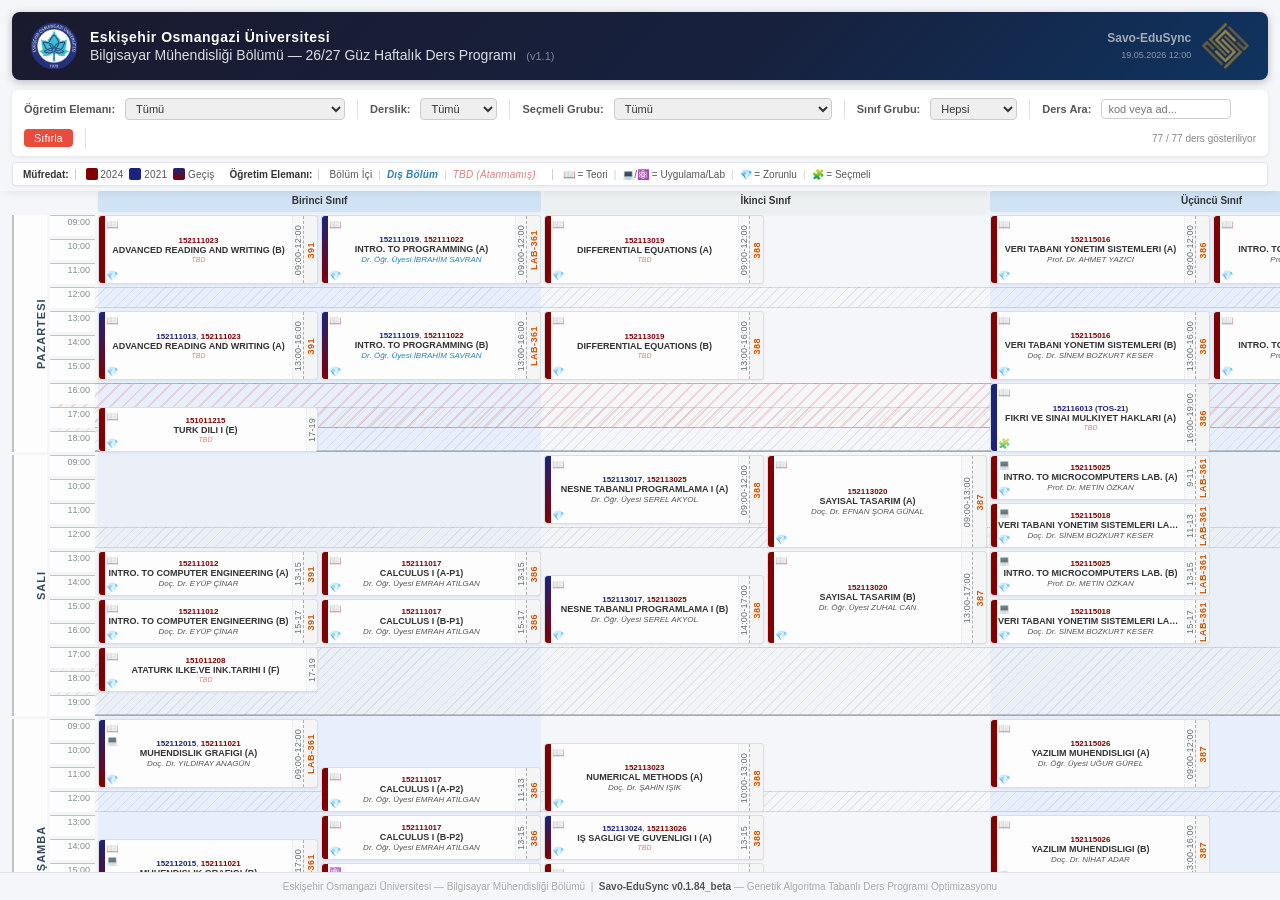
==== commit ade19621: "İSG 390->388" ====
--- a/2627-1-guz/ders_programi.html
+++ b/2627-1-guz/ders_programi.html
@@ -318,7 +318,7 @@
             <div class="header-badge" style="display:flex;align-items:center;gap:10px;">
                 <div class="header-badge-text" style="text-align:right;font-size:9px;line-height:1.6;">
                     <strong style="font-size:12px;display:block;">Savo-EduSync</strong>
-                    <span style="opacity:0.85;">19.05.2026 11:33</span><br>
+                    <span style="opacity:0.85;">19.05.2026 12:00</span><br>
                 </div>
                 <div id="so-logo-wrap" style="position:relative;cursor:pointer;display:inline-flex;align-items:center;"><img src="[data-uri]" alt="Savo-EduSync" style="height:48px;"><div id="so-qr-popup" style="display:none;position:fixed;top:50%;left:50%;transform:translate(-50%,-50%);opacity:1 !important;background:#ffffff !important;border:3px solid #cc0000;border-radius:12px;padding:18px;box-shadow:0 6px 32px rgba(0,0,0,0.55);z-index:99999;text-align:center;"><div style="opacity:1 !important;background:#ffffff !important;border-radius:6px;overflow:hidden;line-height:0;"><img src="[data-uri]" alt="QR" style="width:70vh;height:70vh;display:block;margin:0 auto;opacity:1 !important;background-color:#ffffff !important;image-rendering:-webkit-optimize-contrast;image-rendering:crisp-edges;"></div><div style="margin-top:10px;font-size:13px;color:#222;letter-spacing:0.4px;font-weight:600;">okyaysavas@gmail.com</div><div style="margin-top:5px;font-size:10px;color:#555;">&#128231; E-posta göndermek için ambleme t&#305;klayabilirsiniz.</div></div></div>
             </div>
@@ -1091,8 +1091,8 @@
             </div>
             
             <div class="course-card" style="grid-row: 27 / span 2; grid-column: 5;"
-                 data-hoca="tbd" data-oda="390" data-ders="152113026 i̇ş sağliği ve güvenli̇ği̇ i" data-grup="" data-rotation-with=""
-                 data-key="152113026-A" data-sinif="2" data-orig-day="Çarşamba" data-orig-time="13" data-orig-col="5" data-span="2" data-orig-room="390">
+                 data-hoca="tbd" data-oda="388" data-ders="152113026 i̇ş sağliği ve güvenli̇ği̇ i" data-grup="" data-rotation-with=""
+                 data-key="152113026-A" data-sinif="2" data-orig-day="Çarşamba" data-orig-time="13" data-orig-col="5" data-span="2" data-orig-room="388">
                 <div class="tooltip-box"><div class="tooltip-title">152113026</div><table class="tooltip-table"><tr><td colspan="2" class="tt-sec" style="color:#800000;">2024sablon</td></tr><tr><td class="tt-lbl">Grup Türü</td><td>Zorunlu</td></tr><tr><td class="tt-lbl">Grup</td><td>İŞ SAĞLIĞI VE GÜVENLİĞİ I</td></tr><tr><td class="tt-lbl">Yarıyıl</td><td>3</td></tr><tr><td class="tt-lbl">ECTS</td><td>2</td></tr><tr><td colspan="2"><hr class="tt-hr"></td></tr><tr><td colspan="2" class="tt-sec" style="color:#1A237E;">2021sablon</td></tr><tr><td class="tt-lbl">Grup Türü</td><td>Zorunlu</td></tr><tr><td class="tt-lbl">Grup</td><td>İŞ SAĞLIĞI VE GÜVENLİĞİ I</td></tr><tr><td class="tt-lbl">Yarıyıl</td><td>3</td></tr><tr><td class="tt-lbl">Kredi</td><td>2</td></tr><tr><td class="tt-lbl">ECTS</td><td>3</td></tr><tr><td colspan="2"><hr class="tt-hr"></td></tr><tr><td class="tt-lbl">T + U</td><td>2 + 0</td></tr></table></div>
                 <div class="card-color-bar" style="background: linear-gradient(to bottom, #1A237E, #800000);"></div>
                 <div class="card-main">
@@ -1104,7 +1104,7 @@
                     
                 </div>
                 <div class="c-time-container"><div class="c-time">13-15</div></div>
-                <div class="c-room-container"><div class="c-room">390</div></div>
+                <div class="c-room-container"><div class="c-room">388</div></div>
             </div>
             
             <div class="course-card" style="grid-row: 27 / span 3; grid-column: 7;"
@@ -2028,6 +2028,6 @@
             });
         }
         </script>
-    <script>window.scheduleData={"152113018-A": {"gun": "Perşembe", "baslangic_saati": 14, "derslik": "LAB-361", "toplam_saat": 2, "hoca": "SÖA", "ders_kodu": "152113018", "sube": "A"}, "152117117-A": {"gun": "Cuma", "baslangic_saati": 14, "derslik": "390", "is_fixed": false, "toplam_saat": 3, "hoca": "SO", "ders_kodu": "152117117", "sube": "A"}, "152118634-A": {"gun": "Perşembe", "baslangic_saati": 10, "derslik": "390", "toplam_saat": 3, "hoca": "ENY", "ders_kodu": "152118634", "sube": "A"}, "152115025-B": {"gun": "Salı", "baslangic_saati": 13, "derslik": "LAB-361", "is_fixed": false, "toplam_saat": 2, "hoca": "MÖ", "ders_kodu": "152115025", "sube": "B"}, "152117121-A": {"gun": "Çarşamba", "baslangic_saati": 9, "derslik": "LAB-364", "is_fixed": false, "toplam_saat": 4, "hoca": "ZC", "ders_kodu": "152117121", "sube": "A"}, "152113023-A": {"gun": "Çarşamba", "baslangic_saati": 10, "derslik": "388", "toplam_saat": 3, "hoca": "ŞI", "ders_kodu": "152113023", "sube": "A"}, "503011604-A": {"gun": "Perşembe", "baslangic_saati": 12, "derslik": "383", "is_fixed": false, "toplam_saat": 3, "hoca": "AY", "ders_kodu": "503011604", "sube": "A"}, "152111022-B": {"gun": "Pazartesi", "baslangic_saati": 13, "derslik": "LAB-361", "is_fixed": false, "toplam_saat": 3, "hoca": "İS", "ders_kodu": "152111022", "sube": "B"}, "*-A": {"gun": "Cuma", "baslangic_saati": 15, "derslik": null, "is_fixed": true, "toplam_saat": 2, "hoca": "", "ders_kodu": "*", "sube": "A"}, "152111012-A": {"gun": "Salı", "baslangic_saati": 13, "derslik": "391", "is_fixed": false, "toplam_saat": 2, "hoca": "EÇ", "ders_kodu": "152111012", "sube": "A"}, "152113022-A": {"gun": "Cuma", "baslangic_saati": 10, "derslik": "LAB-361", "toplam_saat": 2, "hoca": "ENY", "ders_kodu": "152113022", "sube": "A"}, "152111006-B": {"gun": "Perşembe", "baslangic_saati": 15, "derslik": null, "is_fixed": true, "toplam_saat": 2, "hoca": "", "ders_kodu": "152111006", "sube": "B"}, "152111005-A": {"gun": "Perşembe", "baslangic_saati": 9, "derslik": "391", "is_fixed": true, "toplam_saat": 3, "hoca": "", "ders_kodu": "152111005", "sube": "A"}, "503001508-A": {"gun": "Salı", "baslangic_saati": 9, "derslik": "384", "is_fixed": false, "toplam_saat": 3, "hoca": "EÇ", "ders_kodu": "503001508", "sube": "A"}, "152111012-B": {"gun": "Salı", "baslangic_saati": 15, "derslik": "391", "is_fixed": false, "toplam_saat": 2, "hoca": "EÇ", "ders_kodu": "152111012", "sube": "B"}, "151011213-A": {"gun": "Çarşamba", "baslangic_saati": 19, "derslik": null, "is_fixed": true, "toplam_saat": 2, "hoca": "", "ders_kodu": "151011213", "sube": "A"}, "503001513-A": {"gun": "Çarşamba", "baslangic_saati": 15, "derslik": "384", "is_fixed": false, "toplam_saat": 3, "hoca": "EA", "ders_kodu": "503001513", "sube": "A"}, "503001501-A": {"gun": "Perşembe", "baslangic_saati": 12, "derslik": "384", "is_fixed": false, "toplam_saat": 3, "hoca": "İD", "ders_kodu": "503001501", "sube": "A"}, "152116029-A": {"gun": "Perşembe", "baslangic_saati": 9, "derslik": "387", "is_fixed": true, "toplam_saat": 3, "hoca": "", "ders_kodu": "152116029", "sube": "A"}, "152113019-A": {"gun": "Pazartesi", "baslangic_saati": 9, "derslik": "388", "is_fixed": false, "toplam_saat": 3, "hoca": "", "ders_kodu": "152113019", "sube": "A"}, "503001504-A": {"gun": "Pazartesi", "baslangic_saati": 13, "derslik": "384", "is_fixed": false, "toplam_saat": 3, "hoca": "KÖ", "ders_kodu": "503001504", "sube": "A"}, "152111017-B-P1": {"gun": "Salı", "baslangic_saati": 15, "derslik": "386", "is_fixed": true, "toplam_saat": 2, "hoca": "EA", "ders_kodu": "152111017", "sube": "B-P1"}, "152113023-B": {"gun": "Çarşamba", "baslangic_saati": 15, "derslik": "388", "toplam_saat": 3, "hoca": "ŞI", "ders_kodu": "152113023", "sube": "B"}, "152117135-A": {"gun": "Pazartesi", "baslangic_saati": 9, "derslik": "390", "is_fixed": false, "toplam_saat": 3, "hoca": "KÖ", "ders_kodu": "152117135", "sube": "A"}, "503001516-A": {"gun": "Salı", "baslangic_saati": 13, "derslik": "384", "is_fixed": false, "toplam_saat": 3, "hoca": "YA", "ders_kodu": "503001516", "sube": "A"}, "503002513-A": {"gun": "Çarşamba", "baslangic_saati": 9, "derslik": "384", "toplam_saat": 3, "hoca": "SÖA", "ders_kodu": "503002513", "sube": "A"}, "503011601-A": {"gun": "Perşembe", "baslangic_saati": 15, "derslik": "383", "is_fixed": false, "toplam_saat": 3, "hoca": "İD", "ders_kodu": "503011601", "sube": "A"}, "503011699-A": {"gun": "Perşembe", "baslangic_saati": 9, "derslik": "383", "is_fixed": false, "toplam_saat": 3, "hoca": "ŞI", "ders_kodu": "503011699", "sube": "A"}, "152113021-A": {"gun": "Perşembe", "baslangic_saati": 14, "derslik": "387", "toplam_saat": 2, "hoca": "ENY", "ders_kodu": "152113021", "sube": "A"}, "152113026-A": {"gun": "Çarşamba", "baslangic_saati": 13, "derslik": "390", "is_fixed": true, "toplam_saat": 2, "hoca": "", "ders_kodu": "152113026", "sube": "A"}, "152115024-B": {"gun": "Pazartesi", "baslangic_saati": 13, "derslik": "387", "is_fixed": false, "toplam_saat": 3, "hoca": "MÖ", "ders_kodu": "152115024", "sube": "B"}, "152115026-B": {"gun": "Çarşamba", "baslangic_saati": 13, "derslik": "387", "is_fixed": false, "toplam_saat": 3, "hoca": "NA", "ders_kodu": "152115026", "sube": "B"}, "*-*": {"gun": "Cuma", "baslangic_saati": 9, "derslik": null, "is_fixed": true, "toplam_saat": 3, "hoca": "", "ders_kodu": "*", "sube": "*"}, "152115016-A": {"gun": "Pazartesi", "baslangic_saati": 9, "derslik": "386", "toplam_saat": 3, "hoca": "AY", "ders_kodu": "152115016", "sube": "A"}, "152115037-A": {"gun": "Perşembe", "baslangic_saati": 9, "derslik": "388", "is_fixed": false, "toplam_saat": 4, "hoca": "ED", "ders_kodu": "152115037", "sube": "A"}, "152118514-A": {"gun": "Salı", "baslangic_saati": 13, "derslik": "390", "toplam_saat": 3, "hoca": "İÖ", "ders_kodu": "152118514", "sube": "A"}, "152111021-B": {"gun": "Çarşamba", "baslangic_saati": 14, "derslik": "LAB-361", "is_fixed": false, "toplam_saat": 3, "hoca": "YA", "ders_kodu": "152111021", "sube": "B"}, "152117111-A": {"gun": "Salı", "baslangic_saati": 13, "derslik": "LAB-364", "is_fixed": false, "toplam_saat": 4, "hoca": "UG", "ders_kodu": "152117111", "sube": "A"}, "152111017-A-P1": {"gun": "Salı", "baslangic_saati": 13, "derslik": "386", "is_fixed": true, "toplam_saat": 2, "hoca": "EA", "ders_kodu": "152111017", "sube": "A-P1"}, "152115018-B": {"gun": "Salı", "baslangic_saati": 15, "derslik": "LAB-361", "is_fixed": false, "toplam_saat": 2, "hoca": "SBK", "ders_kodu": "152115018", "sube": "B"}, "152117107-A": {"gun": "Çarşamba", "baslangic_saati": 13, "derslik": "LAB-364", "is_fixed": false, "toplam_saat": 4, "hoca": "SO", "ders_kodu": "152117107", "sube": "A"}, "152113022-B": {"gun": "Cuma", "baslangic_saati": 14, "derslik": "LAB-361", "toplam_saat": 2, "hoca": "ENY", "ders_kodu": "152113022", "sube": "B"}, "152111011-B": {"gun": "Perşembe", "baslangic_saati": 12, "derslik": "LAB-361", "is_fixed": false, "toplam_saat": 2, "hoca": "İS", "ders_kodu": "152111011", "sube": "B"}, "152111023-A": {"gun": "Pazartesi", "baslangic_saati": 13, "derslik": "391", "is_fixed": false, "toplam_saat": 3, "hoca": "", "ders_kodu": "152111023", "sube": "A"}, "152117114-A": {"gun": "Pazartesi", "baslangic_saati": 13, "derslik": "390", "is_fixed": true, "toplam_saat": 3, "hoca": "", "ders_kodu": "152117114", "sube": "A"}, "152115025-A": {"gun": "Salı", "baslangic_saati": 9, "derslik": "LAB-361", "is_fixed": false, "toplam_saat": 2, "hoca": "MÖ", "ders_kodu": "152115025", "sube": "A"}, "152117133-A": {"gun": "Çarşamba", "baslangic_saati": 9, "derslik": "390", "toplam_saat": 3, "hoca": "EG", "ders_kodu": "152117133", "sube": "A"}, "152115018-A": {"gun": "Salı", "baslangic_saati": 11, "derslik": "LAB-361", "is_fixed": false, "toplam_saat": 2, "hoca": "SBK", "ders_kodu": "152115018", "sube": "A"}, "152113025-A": {"gun": "Salı", "baslangic_saati": 9, "derslik": "388", "is_fixed": false, "toplam_saat": 3, "hoca": "SÖA", "ders_kodu": "152113025", "sube": "A"}, "152113019-B": {"gun": "Pazartesi", "baslangic_saati": 13, "derslik": "388", "is_fixed": false, "toplam_saat": 3, "hoca": "", "ders_kodu": "152113019", "sube": "B"}, "152111023-B": {"gun": "Pazartesi", "baslangic_saati": 9, "derslik": "391", "is_fixed": false, "toplam_saat": 3, "hoca": "", "ders_kodu": "152111023", "sube": "B"}, "152111006-A": {"gun": "Çarşamba", "baslangic_saati": 15, "derslik": null, "is_fixed": true, "toplam_saat": 2, "hoca": "", "ders_kodu": "152111006", "sube": "A"}, "152111021-A": {"gun": "Çarşamba", "baslangic_saati": 9, "derslik": "LAB-361", "is_fixed": false, "toplam_saat": 3, "hoca": "YA", "ders_kodu": "152111021", "sube": "A"}, "152117119-A": {"gun": "Perşembe", "baslangic_saati": 13, "derslik": "390", "is_fixed": false, "toplam_saat": 3, "hoca": "ŞI", "ders_kodu": "152117119", "sube": "A"}, "151011208-F": {"gun": "Salı", "baslangic_saati": 17, "derslik": null, "is_fixed": true, "toplam_saat": 2, "hoca": "", "ders_kodu": "151011208", "sube": "F"}, "152111011-A": {"gun": "Perşembe", "baslangic_saati": 10, "derslik": "LAB-361", "is_fixed": false, "toplam_saat": 2, "hoca": "İS", "ders_kodu": "152111011", "sube": "A"}, "152115026-A": {"gun": "Çarşamba", "baslangic_saati": 9, "derslik": "387", "is_fixed": false, "toplam_saat": 3, "hoca": "UG", "ders_kodu": "152115026", "sube": "A"}, "501011101-C": {"gun": "Salı", "baslangic_saati": 17, "derslik": null, "is_fixed": true, "toplam_saat": 3, "hoca": "", "ders_kodu": "501011101", "sube": "C"}, "151011215-E": {"gun": "Pazartesi", "baslangic_saati": 17, "derslik": null, "is_fixed": true, "toplam_saat": 2, "hoca": "", "ders_kodu": "151011215", "sube": "E"}, "152111022-A": {"gun": "Pazartesi", "baslangic_saati": 9, "derslik": "LAB-361", "is_fixed": false, "toplam_saat": 3, "hoca": "İS", "ders_kodu": "152111022", "sube": "A"}, "503001512-A": {"gun": "Perşembe", "baslangic_saati": 9, "derslik": "384", "toplam_saat": 3, "hoca": "SBK", "ders_kodu": "503001512", "sube": "A"}, "152111017-B-P2": {"gun": "Çarşamba", "baslangic_saati": 13, "derslik": "386", "is_fixed": true, "toplam_saat": 2, "hoca": "EA", "ders_kodu": "152111017", "sube": "B-P2"}, "152116013-A": {"gun": "Pazartesi", "baslangic_saati": 16, "derslik": "386", "is_fixed": true, "toplam_saat": 3, "hoca": "", "ders_kodu": "152116013", "sube": "A"}, "152111017-A-P2": {"gun": "Çarşamba", "baslangic_saati": 11, "derslik": "386", "is_fixed": true, "toplam_saat": 2, "hoca": "EA", "ders_kodu": "152111017", "sube": "A-P2"}, "503001507-A": {"gun": "Çarşamba", "baslangic_saati": 12, "derslik": "384", "toplam_saat": 3, "hoca": "EG", "ders_kodu": "503001507", "sube": "A"}, "152115037-B": {"gun": "Perşembe", "baslangic_saati": 13, "derslik": "388", "is_fixed": false, "toplam_saat": 4, "hoca": "YA", "ders_kodu": "152115037", "sube": "B"}, "152113020-A": {"gun": "Salı", "baslangic_saati": 9, "derslik": "387", "is_fixed": false, "toplam_saat": 4, "hoca": "ESG", "ders_kodu": "152113020", "sube": "A"}, "503001503-A": {"gun": "Pazartesi", "baslangic_saati": 9, "derslik": "384", "toplam_saat": 3, "hoca": "NA", "ders_kodu": "503001503", "sube": "A"}, "152113018-B": {"gun": "Perşembe", "baslangic_saati": 16, "derslik": "LAB-361", "toplam_saat": 2, "hoca": "SÖA", "ders_kodu": "152113018", "sube": "B"}, "152115016-B": {"gun": "Pazartesi", "baslangic_saati": 13, "derslik": "386", "toplam_saat": 3, "hoca": "SBK", "ders_kodu": "152115016", "sube": "B"}, "503002506-A": {"gun": "Perşembe", "baslangic_saati": 15, "derslik": "384", "is_fixed": false, "toplam_saat": 3, "hoca": "ESG", "ders_kodu": "503002506", "sube": "A"}, "152115024-A": {"gun": "Pazartesi", "baslangic_saati": 9, "derslik": "387", "is_fixed": false, "toplam_saat": 3, "hoca": "MÖ", "ders_kodu": "152115024", "sube": "A"}, "152113020-B": {"gun": "Salı", "baslangic_saati": 13, "derslik": "387", "is_fixed": false, "toplam_saat": 4, "hoca": "ZC", "ders_kodu": "152113020", "sube": "B"}, "152113025-B": {"gun": "Salı", "baslangic_saati": 14, "derslik": "388", "is_fixed": false, "toplam_saat": 3, "hoca": "SÖA", "ders_kodu": "152113025", "sube": "B"}, "152111005-B": {"gun": "Perşembe", "baslangic_saati": 12, "derslik": "391", "is_fixed": true, "toplam_saat": 3, "hoca": "", "ders_kodu": "152111005", "sube": "B"}, "152113021-B": {"gun": "Perşembe", "baslangic_saati": 16, "derslik": "387", "toplam_saat": 2, "hoca": "ENY", "ders_kodu": "152113021", "sube": "B"}, "152117127-A": {"gun": "Salı", "baslangic_saati": 9, "derslik": "LAB-364", "is_fixed": false, "toplam_saat": 4, "hoca": "EA", "ders_kodu": "152117127", "sube": "A"}};window.radarWindow=null;window.broadcastToRadar=function(){if(window.radarWindow&&!window.radarWindow.closed){window.radarWindow.postMessage(JSON.stringify(window.scheduleData),'*');}};window.addEventListener('message',function(e){if(e.data&&e.data.type==='RADAR_READY'){window.broadcastToRadar();}});window.openRadar=function(){var p=window.location.protocol;if(p==='blob:'||p==='data:'){alert('\u0130ndirilmi\u015f dosyadan Radar a\u00e7\u0131lamaz.');return;}window.radarWindow=window.open('radar_dashboard.html','_blank');};</script></body>
+    <script>window.scheduleData={"152113018-A": {"gun": "Perşembe", "baslangic_saati": 14, "derslik": "LAB-361", "toplam_saat": 2, "hoca": "SÖA", "ders_kodu": "152113018", "sube": "A"}, "152117117-A": {"gun": "Cuma", "baslangic_saati": 14, "derslik": "390", "is_fixed": false, "toplam_saat": 3, "hoca": "SO", "ders_kodu": "152117117", "sube": "A"}, "152118634-A": {"gun": "Perşembe", "baslangic_saati": 10, "derslik": "390", "toplam_saat": 3, "hoca": "ENY", "ders_kodu": "152118634", "sube": "A"}, "152115025-B": {"gun": "Salı", "baslangic_saati": 13, "derslik": "LAB-361", "is_fixed": false, "toplam_saat": 2, "hoca": "MÖ", "ders_kodu": "152115025", "sube": "B"}, "152117121-A": {"gun": "Çarşamba", "baslangic_saati": 9, "derslik": "LAB-364", "is_fixed": false, "toplam_saat": 4, "hoca": "ZC", "ders_kodu": "152117121", "sube": "A"}, "152113023-A": {"gun": "Çarşamba", "baslangic_saati": 10, "derslik": "388", "toplam_saat": 3, "hoca": "ŞI", "ders_kodu": "152113023", "sube": "A"}, "503011604-A": {"gun": "Perşembe", "baslangic_saati": 12, "derslik": "383", "is_fixed": false, "toplam_saat": 3, "hoca": "AY", "ders_kodu": "503011604", "sube": "A"}, "152111022-B": {"gun": "Pazartesi", "baslangic_saati": 13, "derslik": "LAB-361", "is_fixed": false, "toplam_saat": 3, "hoca": "İS", "ders_kodu": "152111022", "sube": "B"}, "*-A": {"gun": "Cuma", "baslangic_saati": 15, "derslik": null, "is_fixed": true, "toplam_saat": 2, "hoca": "", "ders_kodu": "*", "sube": "A"}, "152111012-A": {"gun": "Salı", "baslangic_saati": 13, "derslik": "391", "is_fixed": false, "toplam_saat": 2, "hoca": "EÇ", "ders_kodu": "152111012", "sube": "A"}, "152113022-A": {"gun": "Cuma", "baslangic_saati": 10, "derslik": "LAB-361", "toplam_saat": 2, "hoca": "ENY", "ders_kodu": "152113022", "sube": "A"}, "152111006-B": {"gun": "Perşembe", "baslangic_saati": 15, "derslik": null, "is_fixed": true, "toplam_saat": 2, "hoca": "", "ders_kodu": "152111006", "sube": "B"}, "152111005-A": {"gun": "Perşembe", "baslangic_saati": 9, "derslik": "391", "is_fixed": true, "toplam_saat": 3, "hoca": "", "ders_kodu": "152111005", "sube": "A"}, "503001508-A": {"gun": "Salı", "baslangic_saati": 9, "derslik": "384", "is_fixed": false, "toplam_saat": 3, "hoca": "EÇ", "ders_kodu": "503001508", "sube": "A"}, "152111012-B": {"gun": "Salı", "baslangic_saati": 15, "derslik": "391", "is_fixed": false, "toplam_saat": 2, "hoca": "EÇ", "ders_kodu": "152111012", "sube": "B"}, "151011213-A": {"gun": "Çarşamba", "baslangic_saati": 19, "derslik": null, "is_fixed": true, "toplam_saat": 2, "hoca": "", "ders_kodu": "151011213", "sube": "A"}, "503001513-A": {"gun": "Çarşamba", "baslangic_saati": 15, "derslik": "384", "is_fixed": false, "toplam_saat": 3, "hoca": "EA", "ders_kodu": "503001513", "sube": "A"}, "503001501-A": {"gun": "Perşembe", "baslangic_saati": 12, "derslik": "384", "is_fixed": false, "toplam_saat": 3, "hoca": "İD", "ders_kodu": "503001501", "sube": "A"}, "152116029-A": {"gun": "Perşembe", "baslangic_saati": 9, "derslik": "387", "is_fixed": true, "toplam_saat": 3, "hoca": "", "ders_kodu": "152116029", "sube": "A"}, "152113019-A": {"gun": "Pazartesi", "baslangic_saati": 9, "derslik": "388", "is_fixed": false, "toplam_saat": 3, "hoca": "", "ders_kodu": "152113019", "sube": "A"}, "503001504-A": {"gun": "Pazartesi", "baslangic_saati": 13, "derslik": "384", "is_fixed": false, "toplam_saat": 3, "hoca": "KÖ", "ders_kodu": "503001504", "sube": "A"}, "152111017-B-P1": {"gun": "Salı", "baslangic_saati": 15, "derslik": "386", "is_fixed": true, "toplam_saat": 2, "hoca": "EA", "ders_kodu": "152111017", "sube": "B-P1"}, "152113023-B": {"gun": "Çarşamba", "baslangic_saati": 15, "derslik": "388", "toplam_saat": 3, "hoca": "ŞI", "ders_kodu": "152113023", "sube": "B"}, "152117135-A": {"gun": "Pazartesi", "baslangic_saati": 9, "derslik": "390", "is_fixed": false, "toplam_saat": 3, "hoca": "KÖ", "ders_kodu": "152117135", "sube": "A"}, "503001516-A": {"gun": "Salı", "baslangic_saati": 13, "derslik": "384", "is_fixed": false, "toplam_saat": 3, "hoca": "YA", "ders_kodu": "503001516", "sube": "A"}, "503002513-A": {"gun": "Çarşamba", "baslangic_saati": 9, "derslik": "384", "toplam_saat": 3, "hoca": "SÖA", "ders_kodu": "503002513", "sube": "A"}, "503011601-A": {"gun": "Perşembe", "baslangic_saati": 15, "derslik": "383", "is_fixed": false, "toplam_saat": 3, "hoca": "İD", "ders_kodu": "503011601", "sube": "A"}, "503011699-A": {"gun": "Perşembe", "baslangic_saati": 9, "derslik": "383", "is_fixed": false, "toplam_saat": 3, "hoca": "ŞI", "ders_kodu": "503011699", "sube": "A"}, "152113021-A": {"gun": "Perşembe", "baslangic_saati": 14, "derslik": "387", "toplam_saat": 2, "hoca": "ENY", "ders_kodu": "152113021", "sube": "A"}, "152113026-A": {"gun": "Çarşamba", "baslangic_saati": 13, "derslik": "388", "is_fixed": true, "toplam_saat": 2, "hoca": "", "ders_kodu": "152113026", "sube": "A"}, "152115024-B": {"gun": "Pazartesi", "baslangic_saati": 13, "derslik": "387", "is_fixed": false, "toplam_saat": 3, "hoca": "MÖ", "ders_kodu": "152115024", "sube": "B"}, "152115026-B": {"gun": "Çarşamba", "baslangic_saati": 13, "derslik": "387", "is_fixed": false, "toplam_saat": 3, "hoca": "NA", "ders_kodu": "152115026", "sube": "B"}, "*-*": {"gun": "Cuma", "baslangic_saati": 9, "derslik": null, "is_fixed": true, "toplam_saat": 3, "hoca": "", "ders_kodu": "*", "sube": "*"}, "152115016-A": {"gun": "Pazartesi", "baslangic_saati": 9, "derslik": "386", "toplam_saat": 3, "hoca": "AY", "ders_kodu": "152115016", "sube": "A"}, "152115037-A": {"gun": "Perşembe", "baslangic_saati": 9, "derslik": "388", "is_fixed": false, "toplam_saat": 4, "hoca": "ED", "ders_kodu": "152115037", "sube": "A"}, "152118514-A": {"gun": "Salı", "baslangic_saati": 13, "derslik": "390", "toplam_saat": 3, "hoca": "İÖ", "ders_kodu": "152118514", "sube": "A"}, "152111021-B": {"gun": "Çarşamba", "baslangic_saati": 14, "derslik": "LAB-361", "is_fixed": false, "toplam_saat": 3, "hoca": "YA", "ders_kodu": "152111021", "sube": "B"}, "152117111-A": {"gun": "Salı", "baslangic_saati": 13, "derslik": "LAB-364", "is_fixed": false, "toplam_saat": 4, "hoca": "UG", "ders_kodu": "152117111", "sube": "A"}, "152111017-A-P1": {"gun": "Salı", "baslangic_saati": 13, "derslik": "386", "is_fixed": true, "toplam_saat": 2, "hoca": "EA", "ders_kodu": "152111017", "sube": "A-P1"}, "152115018-B": {"gun": "Salı", "baslangic_saati": 15, "derslik": "LAB-361", "is_fixed": false, "toplam_saat": 2, "hoca": "SBK", "ders_kodu": "152115018", "sube": "B"}, "152117107-A": {"gun": "Çarşamba", "baslangic_saati": 13, "derslik": "LAB-364", "is_fixed": false, "toplam_saat": 4, "hoca": "SO", "ders_kodu": "152117107", "sube": "A"}, "152113022-B": {"gun": "Cuma", "baslangic_saati": 14, "derslik": "LAB-361", "toplam_saat": 2, "hoca": "ENY", "ders_kodu": "152113022", "sube": "B"}, "152111011-B": {"gun": "Perşembe", "baslangic_saati": 12, "derslik": "LAB-361", "is_fixed": false, "toplam_saat": 2, "hoca": "İS", "ders_kodu": "152111011", "sube": "B"}, "152111023-A": {"gun": "Pazartesi", "baslangic_saati": 13, "derslik": "391", "is_fixed": false, "toplam_saat": 3, "hoca": "", "ders_kodu": "152111023", "sube": "A"}, "152117114-A": {"gun": "Pazartesi", "baslangic_saati": 13, "derslik": "390", "is_fixed": true, "toplam_saat": 3, "hoca": "", "ders_kodu": "152117114", "sube": "A"}, "152115025-A": {"gun": "Salı", "baslangic_saati": 9, "derslik": "LAB-361", "is_fixed": false, "toplam_saat": 2, "hoca": "MÖ", "ders_kodu": "152115025", "sube": "A"}, "152117133-A": {"gun": "Çarşamba", "baslangic_saati": 9, "derslik": "390", "toplam_saat": 3, "hoca": "EG", "ders_kodu": "152117133", "sube": "A"}, "152115018-A": {"gun": "Salı", "baslangic_saati": 11, "derslik": "LAB-361", "is_fixed": false, "toplam_saat": 2, "hoca": "SBK", "ders_kodu": "152115018", "sube": "A"}, "152113025-A": {"gun": "Salı", "baslangic_saati": 9, "derslik": "388", "is_fixed": false, "toplam_saat": 3, "hoca": "SÖA", "ders_kodu": "152113025", "sube": "A"}, "152113019-B": {"gun": "Pazartesi", "baslangic_saati": 13, "derslik": "388", "is_fixed": false, "toplam_saat": 3, "hoca": "", "ders_kodu": "152113019", "sube": "B"}, "152111023-B": {"gun": "Pazartesi", "baslangic_saati": 9, "derslik": "391", "is_fixed": false, "toplam_saat": 3, "hoca": "", "ders_kodu": "152111023", "sube": "B"}, "152111006-A": {"gun": "Çarşamba", "baslangic_saati": 15, "derslik": null, "is_fixed": true, "toplam_saat": 2, "hoca": "", "ders_kodu": "152111006", "sube": "A"}, "152111021-A": {"gun": "Çarşamba", "baslangic_saati": 9, "derslik": "LAB-361", "is_fixed": false, "toplam_saat": 3, "hoca": "YA", "ders_kodu": "152111021", "sube": "A"}, "152117119-A": {"gun": "Perşembe", "baslangic_saati": 13, "derslik": "390", "is_fixed": false, "toplam_saat": 3, "hoca": "ŞI", "ders_kodu": "152117119", "sube": "A"}, "151011208-F": {"gun": "Salı", "baslangic_saati": 17, "derslik": null, "is_fixed": true, "toplam_saat": 2, "hoca": "", "ders_kodu": "151011208", "sube": "F"}, "152111011-A": {"gun": "Perşembe", "baslangic_saati": 10, "derslik": "LAB-361", "is_fixed": false, "toplam_saat": 2, "hoca": "İS", "ders_kodu": "152111011", "sube": "A"}, "152115026-A": {"gun": "Çarşamba", "baslangic_saati": 9, "derslik": "387", "is_fixed": false, "toplam_saat": 3, "hoca": "UG", "ders_kodu": "152115026", "sube": "A"}, "501011101-C": {"gun": "Salı", "baslangic_saati": 17, "derslik": null, "is_fixed": true, "toplam_saat": 3, "hoca": "", "ders_kodu": "501011101", "sube": "C"}, "151011215-E": {"gun": "Pazartesi", "baslangic_saati": 17, "derslik": null, "is_fixed": true, "toplam_saat": 2, "hoca": "", "ders_kodu": "151011215", "sube": "E"}, "152111022-A": {"gun": "Pazartesi", "baslangic_saati": 9, "derslik": "LAB-361", "is_fixed": false, "toplam_saat": 3, "hoca": "İS", "ders_kodu": "152111022", "sube": "A"}, "503001512-A": {"gun": "Perşembe", "baslangic_saati": 9, "derslik": "384", "toplam_saat": 3, "hoca": "SBK", "ders_kodu": "503001512", "sube": "A"}, "152111017-B-P2": {"gun": "Çarşamba", "baslangic_saati": 13, "derslik": "386", "is_fixed": true, "toplam_saat": 2, "hoca": "EA", "ders_kodu": "152111017", "sube": "B-P2"}, "152116013-A": {"gun": "Pazartesi", "baslangic_saati": 16, "derslik": "386", "is_fixed": true, "toplam_saat": 3, "hoca": "", "ders_kodu": "152116013", "sube": "A"}, "152111017-A-P2": {"gun": "Çarşamba", "baslangic_saati": 11, "derslik": "386", "is_fixed": true, "toplam_saat": 2, "hoca": "EA", "ders_kodu": "152111017", "sube": "A-P2"}, "503001507-A": {"gun": "Çarşamba", "baslangic_saati": 12, "derslik": "384", "toplam_saat": 3, "hoca": "EG", "ders_kodu": "503001507", "sube": "A"}, "152115037-B": {"gun": "Perşembe", "baslangic_saati": 13, "derslik": "388", "is_fixed": false, "toplam_saat": 4, "hoca": "YA", "ders_kodu": "152115037", "sube": "B"}, "152113020-A": {"gun": "Salı", "baslangic_saati": 9, "derslik": "387", "is_fixed": false, "toplam_saat": 4, "hoca": "ESG", "ders_kodu": "152113020", "sube": "A"}, "503001503-A": {"gun": "Pazartesi", "baslangic_saati": 9, "derslik": "384", "toplam_saat": 3, "hoca": "NA", "ders_kodu": "503001503", "sube": "A"}, "152113018-B": {"gun": "Perşembe", "baslangic_saati": 16, "derslik": "LAB-361", "toplam_saat": 2, "hoca": "SÖA", "ders_kodu": "152113018", "sube": "B"}, "152115016-B": {"gun": "Pazartesi", "baslangic_saati": 13, "derslik": "386", "toplam_saat": 3, "hoca": "SBK", "ders_kodu": "152115016", "sube": "B"}, "503002506-A": {"gun": "Perşembe", "baslangic_saati": 15, "derslik": "384", "is_fixed": false, "toplam_saat": 3, "hoca": "ESG", "ders_kodu": "503002506", "sube": "A"}, "152115024-A": {"gun": "Pazartesi", "baslangic_saati": 9, "derslik": "387", "is_fixed": false, "toplam_saat": 3, "hoca": "MÖ", "ders_kodu": "152115024", "sube": "A"}, "152113020-B": {"gun": "Salı", "baslangic_saati": 13, "derslik": "387", "is_fixed": false, "toplam_saat": 4, "hoca": "ZC", "ders_kodu": "152113020", "sube": "B"}, "152113025-B": {"gun": "Salı", "baslangic_saati": 14, "derslik": "388", "is_fixed": false, "toplam_saat": 3, "hoca": "SÖA", "ders_kodu": "152113025", "sube": "B"}, "152111005-B": {"gun": "Perşembe", "baslangic_saati": 12, "derslik": "391", "is_fixed": true, "toplam_saat": 3, "hoca": "", "ders_kodu": "152111005", "sube": "B"}, "152113021-B": {"gun": "Perşembe", "baslangic_saati": 16, "derslik": "387", "toplam_saat": 2, "hoca": "ENY", "ders_kodu": "152113021", "sube": "B"}, "152117127-A": {"gun": "Salı", "baslangic_saati": 9, "derslik": "LAB-364", "is_fixed": false, "toplam_saat": 4, "hoca": "EA", "ders_kodu": "152117127", "sube": "A"}};window.radarWindow=null;window.broadcastToRadar=function(){if(window.radarWindow&&!window.radarWindow.closed){window.radarWindow.postMessage(JSON.stringify(window.scheduleData),'*');}};window.addEventListener('message',function(e){if(e.data&&e.data.type==='RADAR_READY'){window.broadcastToRadar();}});window.openRadar=function(){var p=window.location.protocol;if(p==='blob:'||p==='data:'){alert('\u0130ndirilmi\u015f dosyadan Radar a\u00e7\u0131lamaz.');return;}window.radarWindow=window.open('radar_dashboard.html','_blank');};</script></body>
     </html>
     
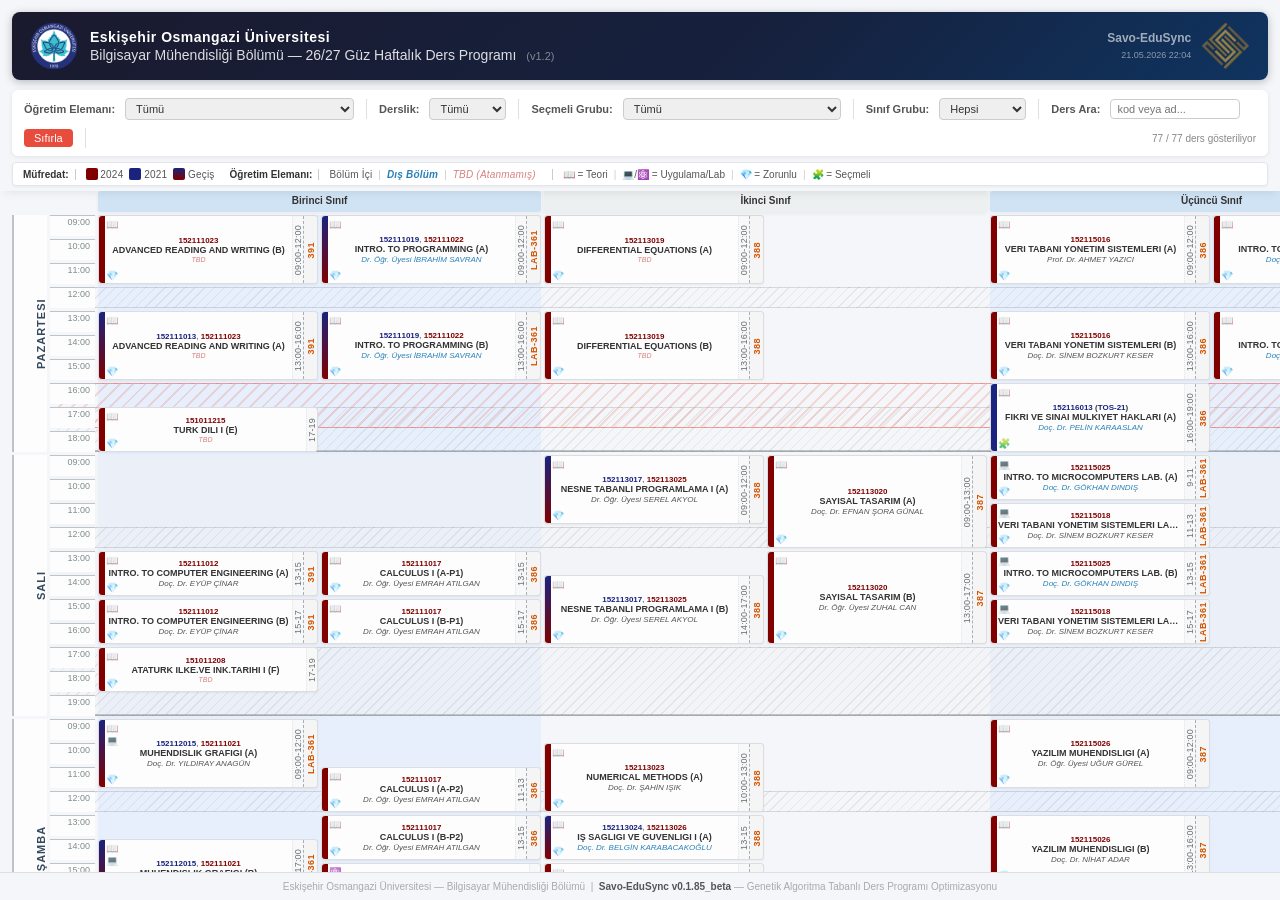
==== commit 85ad8a75: "v1.2: 4 adet dış bölüm hoca bilgileri girildi. Gün-saat değişikliği yok. 1 adet veren isim değişikli" ====
--- a/2627-1-guz/ders_programi.html
+++ b/2627-1-guz/ders_programi.html
@@ -233,6 +233,22 @@
                 .footer { display: block !important; margin-top: 6px; }
                 .clash-merdiven, .clash-room, .clash-inst, .clash-sube { outline: none !important; }
                 * { -webkit-print-color-adjust: exact !important; print-color-adjust: exact !important; }
+                /* WP-115: Reset mobile (max-width:768px) overrides — print must use desktop header layout */
+                .header-title h1 { font-size: 14px !important; }
+                .header-title p  { font-size: 14px !important; }
+                /* hdr-dash/donem are spans — need higher specificity to override the generic span rule */
+                .header-title p .hdr-dash  { display: inline !important; font-size: 14px !important; }
+                .header-title p .hdr-donem { display: inline !important; font-size: 14px !important; }
+                /* ver_span has no class; targets inline-styled span inside hdr-donem */
+                .header-title p span { font-size: 11px !important; }
+                .header-badge-text { font-size: 9px !important; line-height: 1.6 !important; }
+                .header-badge-text strong { font-size: 12px !important; }
+                .logo-emblem { width: 44px !important; height: 44px !important; font-size: inherit !important; }
+                .logo-so img, .logo-so { max-height: unset !important; }
+                .legend-bar  { font-size: 10px !important; padding: 5px 10px !important; gap: 15px !important; }
+                .legend-title { font-size: 10px !important; }
+                .legend-box  { width: 12px !important; height: 12px !important; }
+                .legend-group { gap: 6px !important; }
             }
 
             /* ── DOWNLOAD BUTTON (Planner mode'da görünür) ── */
@@ -311,14 +327,14 @@
                 <img src="[data-uri]" alt="ESOGÜ" style="height:48px;border-radius:50%;">
                 <div class="header-title">
                     <h1>Eskişehir Osmangazi Üniversitesi</h1>
-                    <p>Bilgisayar Mühendisliği Bölümü<span class="hdr-dash"> &mdash; </span><span class="hdr-donem">26/27 Güz Haftalık Ders Programı <span style="font-size:11px;opacity:0.55;font-weight:400;margin-left:6px;">(v1.1)</span></span></p>
+                    <p>Bilgisayar Mühendisliği Bölümü<span class="hdr-dash"> &mdash; </span><span class="hdr-donem">26/27 Güz Haftalık Ders Programı <span style="font-size:11px;opacity:0.55;font-weight:400;margin-left:6px;">(v1.2)</span></span></p>
                 </div>
             </div>
             
             <div class="header-badge" style="display:flex;align-items:center;gap:10px;">
                 <div class="header-badge-text" style="text-align:right;font-size:9px;line-height:1.6;">
                     <strong style="font-size:12px;display:block;">Savo-EduSync</strong>
-                    <span style="opacity:0.85;">19.05.2026 12:00</span><br>
+                    <span style="opacity:0.85;">21.05.2026 22:04</span><br>
                 </div>
                 <div id="so-logo-wrap" style="position:relative;cursor:pointer;display:inline-flex;align-items:center;"><img src="[data-uri]" alt="Savo-EduSync" style="height:48px;"><div id="so-qr-popup" style="display:none;position:fixed;top:50%;left:50%;transform:translate(-50%,-50%);opacity:1 !important;background:#ffffff !important;border:3px solid #cc0000;border-radius:12px;padding:18px;box-shadow:0 6px 32px rgba(0,0,0,0.55);z-index:99999;text-align:center;"><div style="opacity:1 !important;background:#ffffff !important;border-radius:6px;overflow:hidden;line-height:0;"><img src="[data-uri]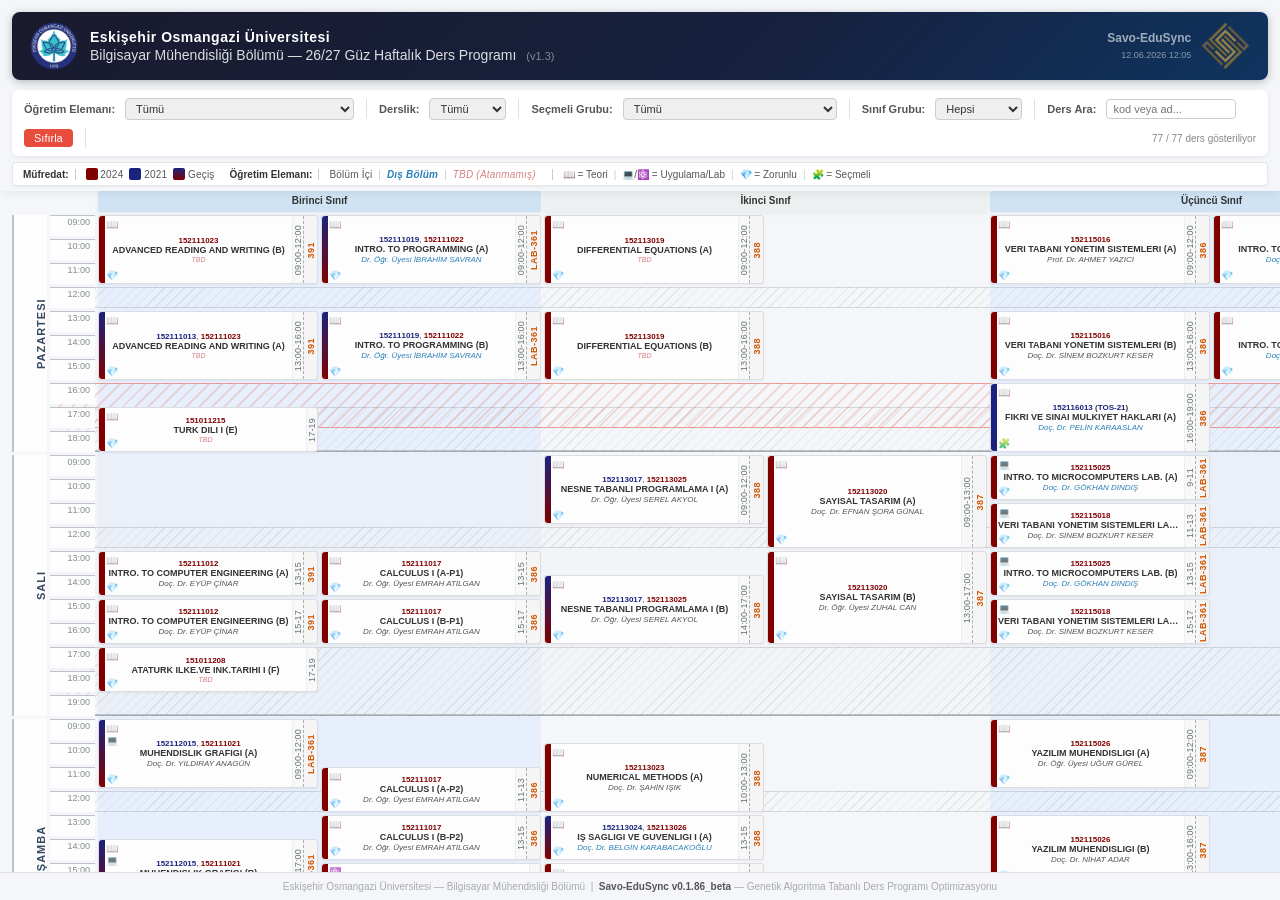
==== commit badae6a4: "2024 müfredat güncellemeleri ders kartlarına yansıtıldı. Hocalarda veya ders gün/saatlerinde değişik" ====
--- a/2627-1-guz/ders_programi.html
+++ b/2627-1-guz/ders_programi.html
@@ -327,14 +327,14 @@
                 <img src="[data-uri]" alt="ESOGÜ" style="height:48px;border-radius:50%;">
                 <div class="header-title">
                     <h1>Eskişehir Osmangazi Üniversitesi</h1>
-                    <p>Bilgisayar Mühendisliği Bölümü<span class="hdr-dash"> &mdash; </span><span class="hdr-donem">26/27 Güz Haftalık Ders Programı <span style="font-size:11px;opacity:0.55;font-weight:400;margin-left:6px;">(v1.2)</span></span></p>
+                    <p>Bilgisayar Mühendisliği Bölümü<span class="hdr-dash"> &mdash; </span><span class="hdr-donem">26/27 Güz Haftalık Ders Programı <span style="font-size:11px;opacity:0.55;font-weight:400;margin-left:6px;">(v1.3)</span></span></p>
                 </div>
             </div>
             
             <div class="header-badge" style="display:flex;align-items:center;gap:10px;">
                 <div class="header-badge-text" style="text-align:right;font-size:9px;line-height:1.6;">
                     <strong style="font-size:12px;display:block;">Savo-EduSync</strong>
-                    <span style="opacity:0.85;">21.05.2026 22:04</span><br>
+                    <span style="opacity:0.85;">12.06.2026 12:05</span><br>
                 </div>
                 <div id="so-logo-wrap" style="position:relative;cursor:pointer;display:inline-flex;align-items:center;"><img src="[data-uri]" alt="Savo-EduSync" style="height:48px;"><div id="so-qr-popup" style="display:none;position:fixed;top:50%;left:50%;transform:translate(-50%,-50%);opacity:1 !important;background:#ffffff !important;border:3px solid #cc0000;border-radius:12px;padding:18px;box-shadow:0 6px 32px rgba(0,0,0,0.55);z-index:99999;text-align:center;"><div style="opacity:1 !important;background:#ffffff !important;border-radius:6px;overflow:hidden;line-height:0;"><img src="[data-uri]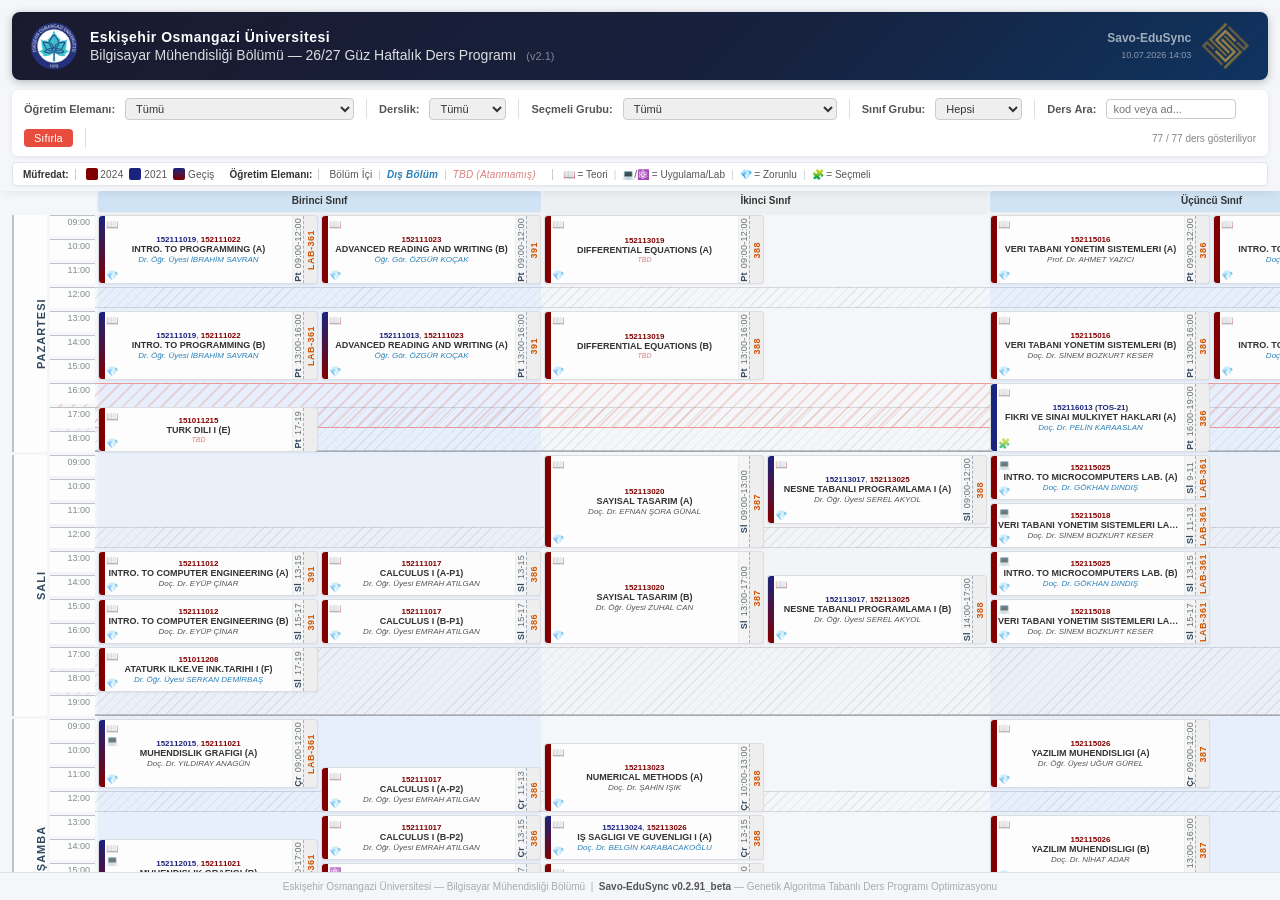
==== commit a70eb5cb: "v2.1: Ekilenen isimler: İÖ, Ömer Kara (Economics), ZC ! Dördüncü sınıf tek zorunlu dersi 152117114 E" ====
--- a/2627-1-guz/ders_programi.html
+++ b/2627-1-guz/ders_programi.html
@@ -4,7 +4,9 @@
     <head>
         <meta charset="UTF-8">
         <meta name="viewport" content="width=device-width, initial-scale=1.0">
-        <title>EduSync - Haftalık Ders Programı</title>
+        <title>EduSync - 26/27 Güz Haftalık Ders Programı</title>
+            <link rel="icon" type="image/png" href="[data-uri]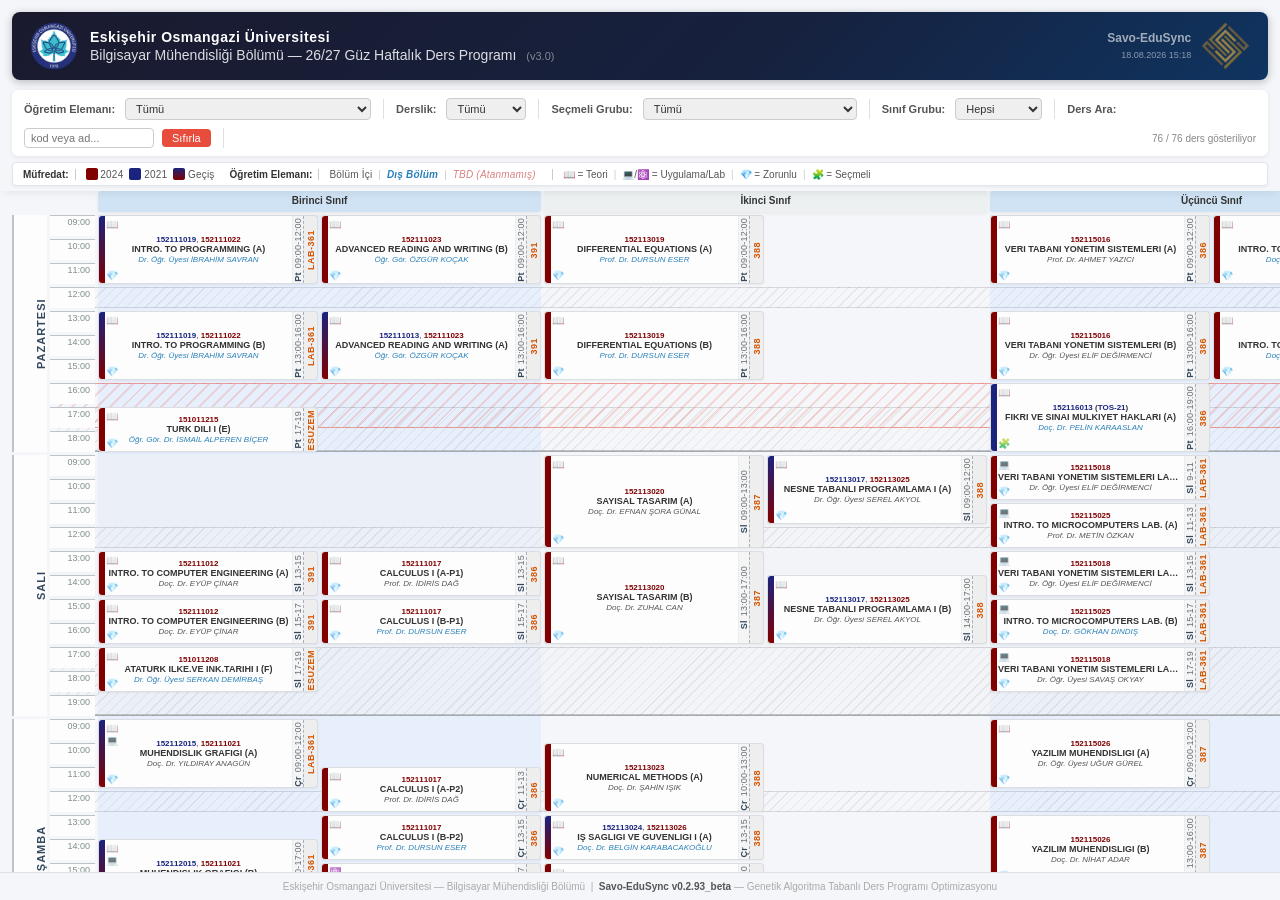
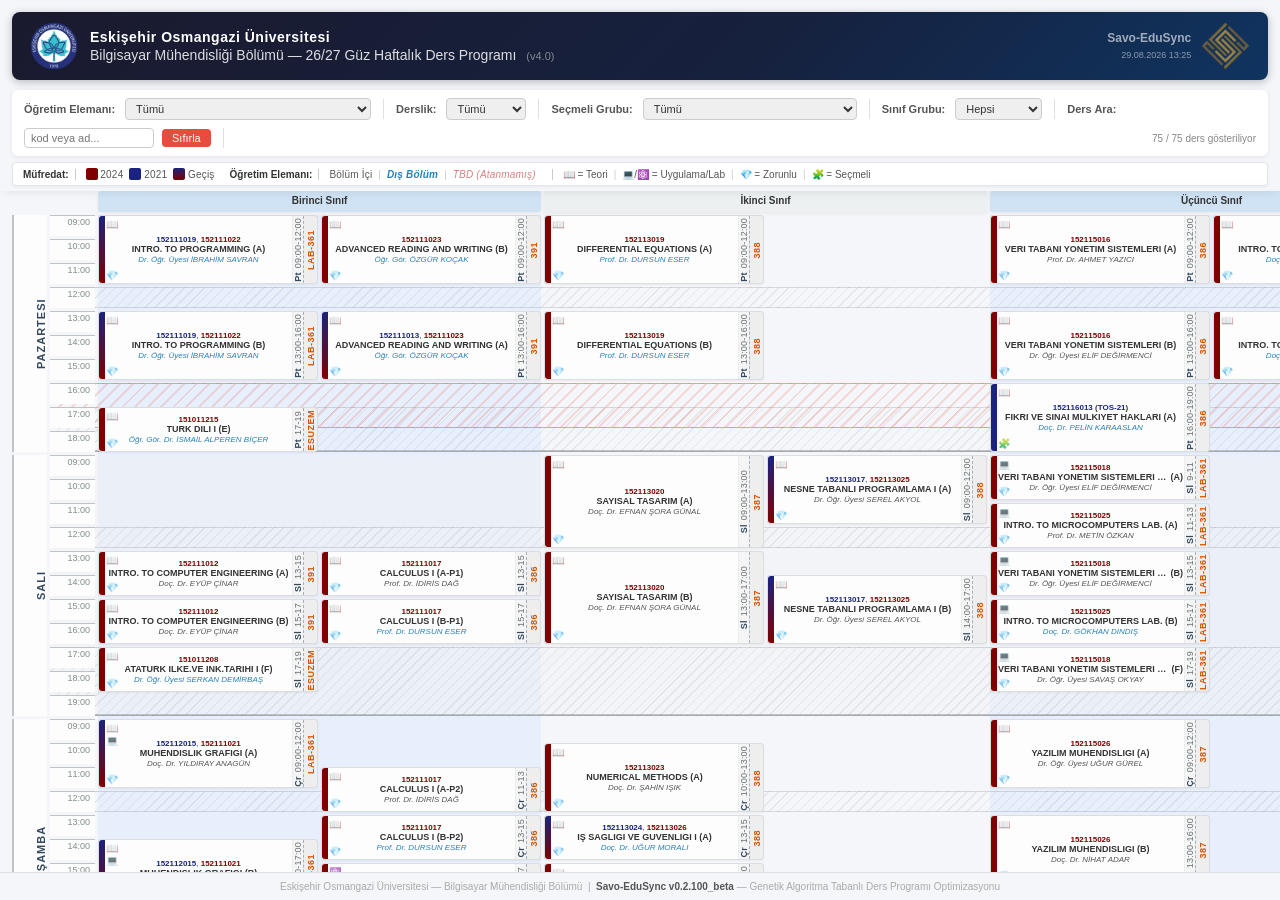
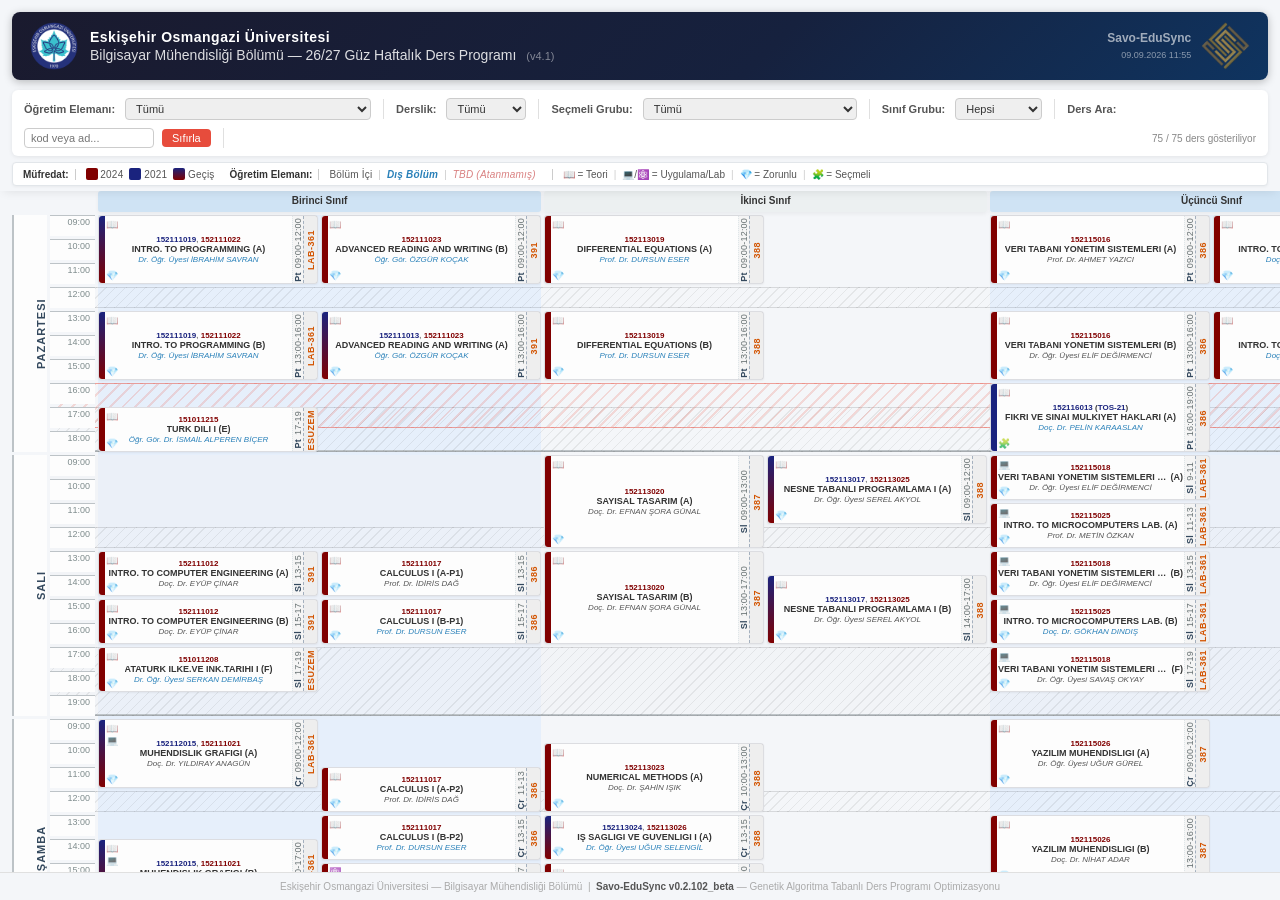
